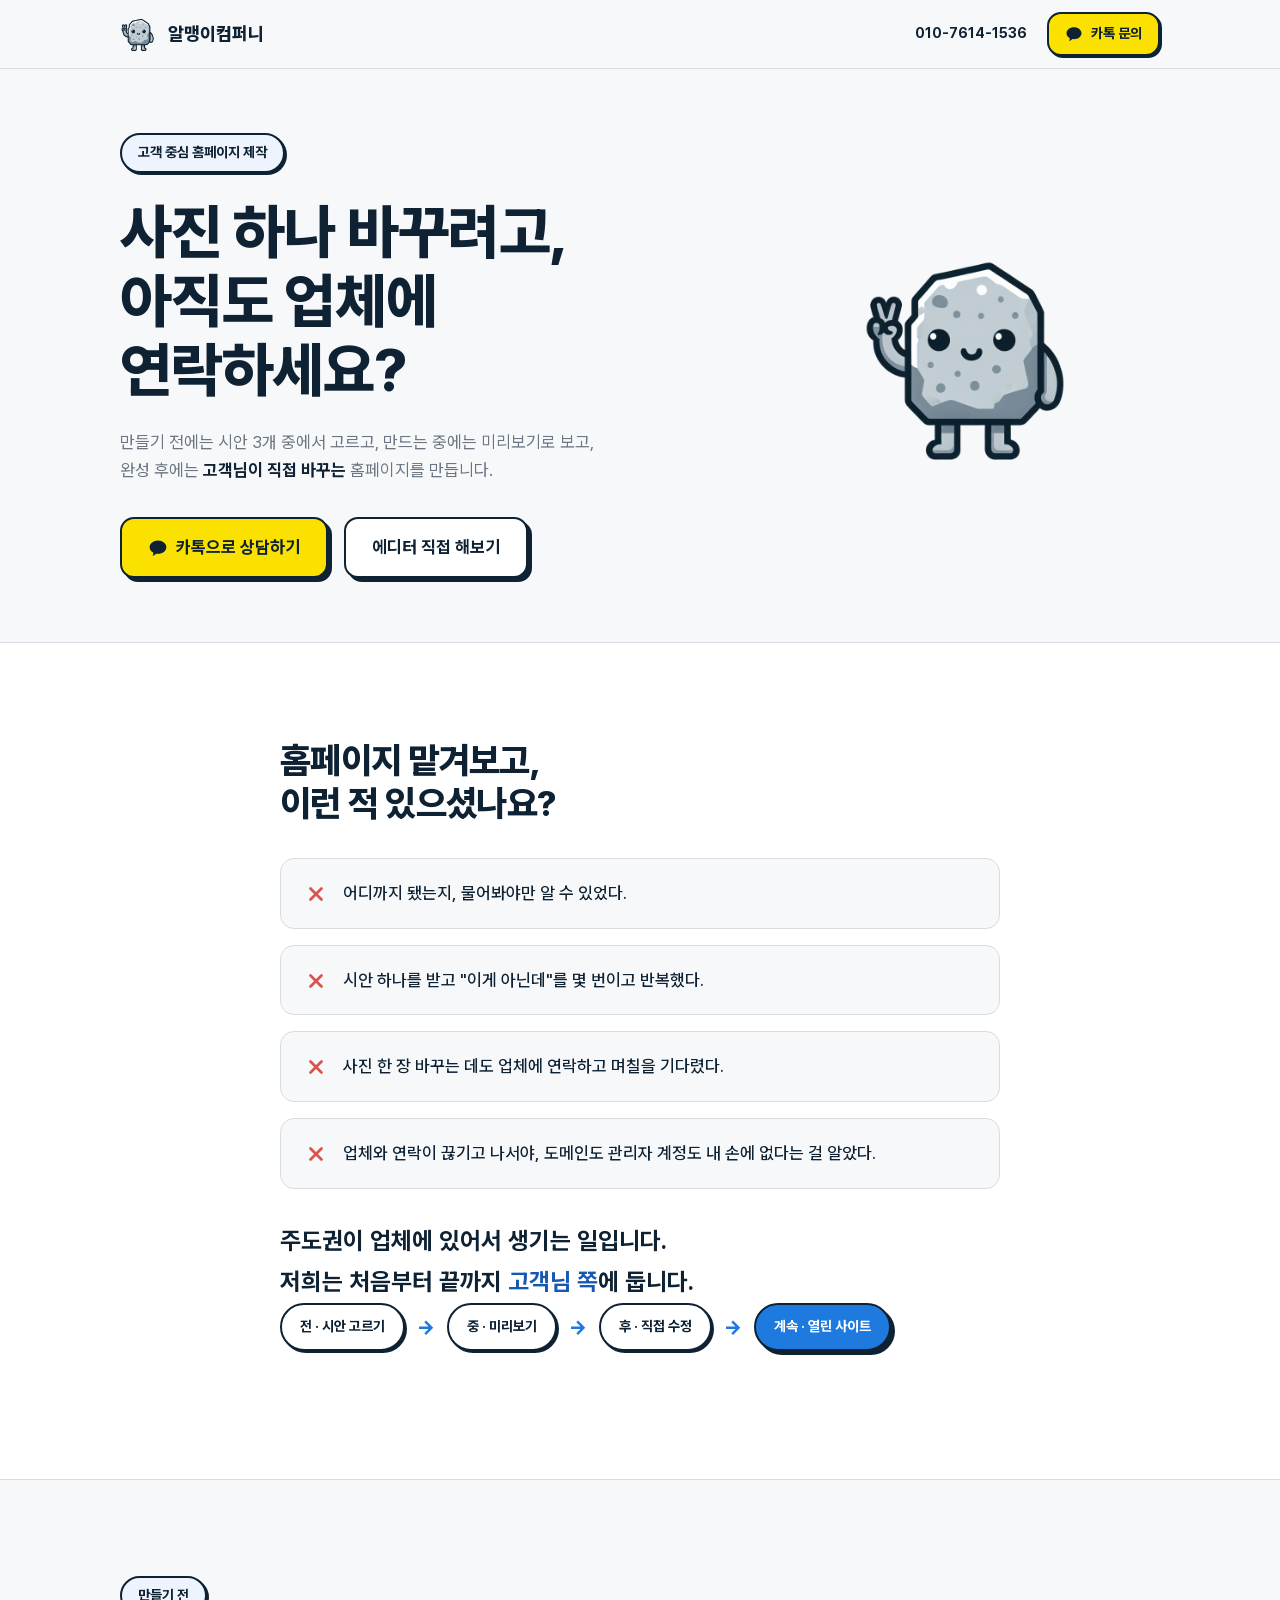
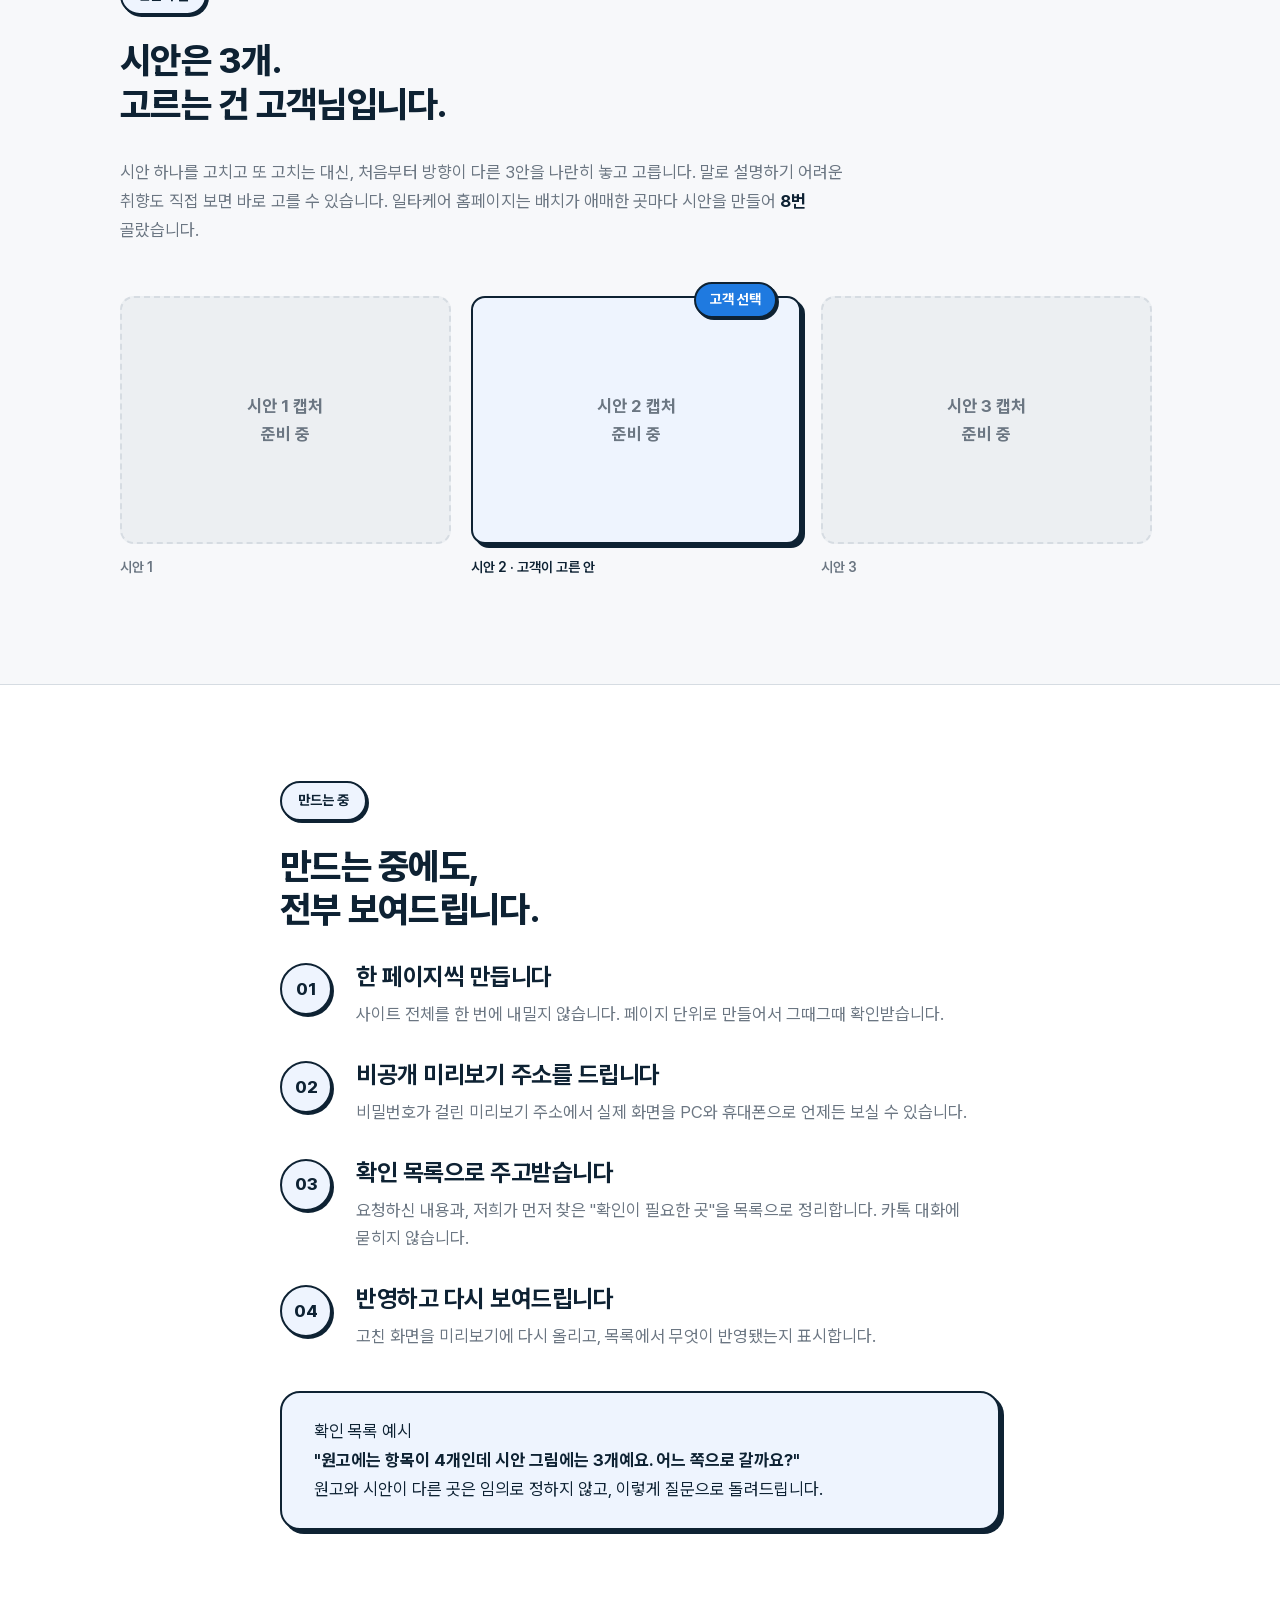
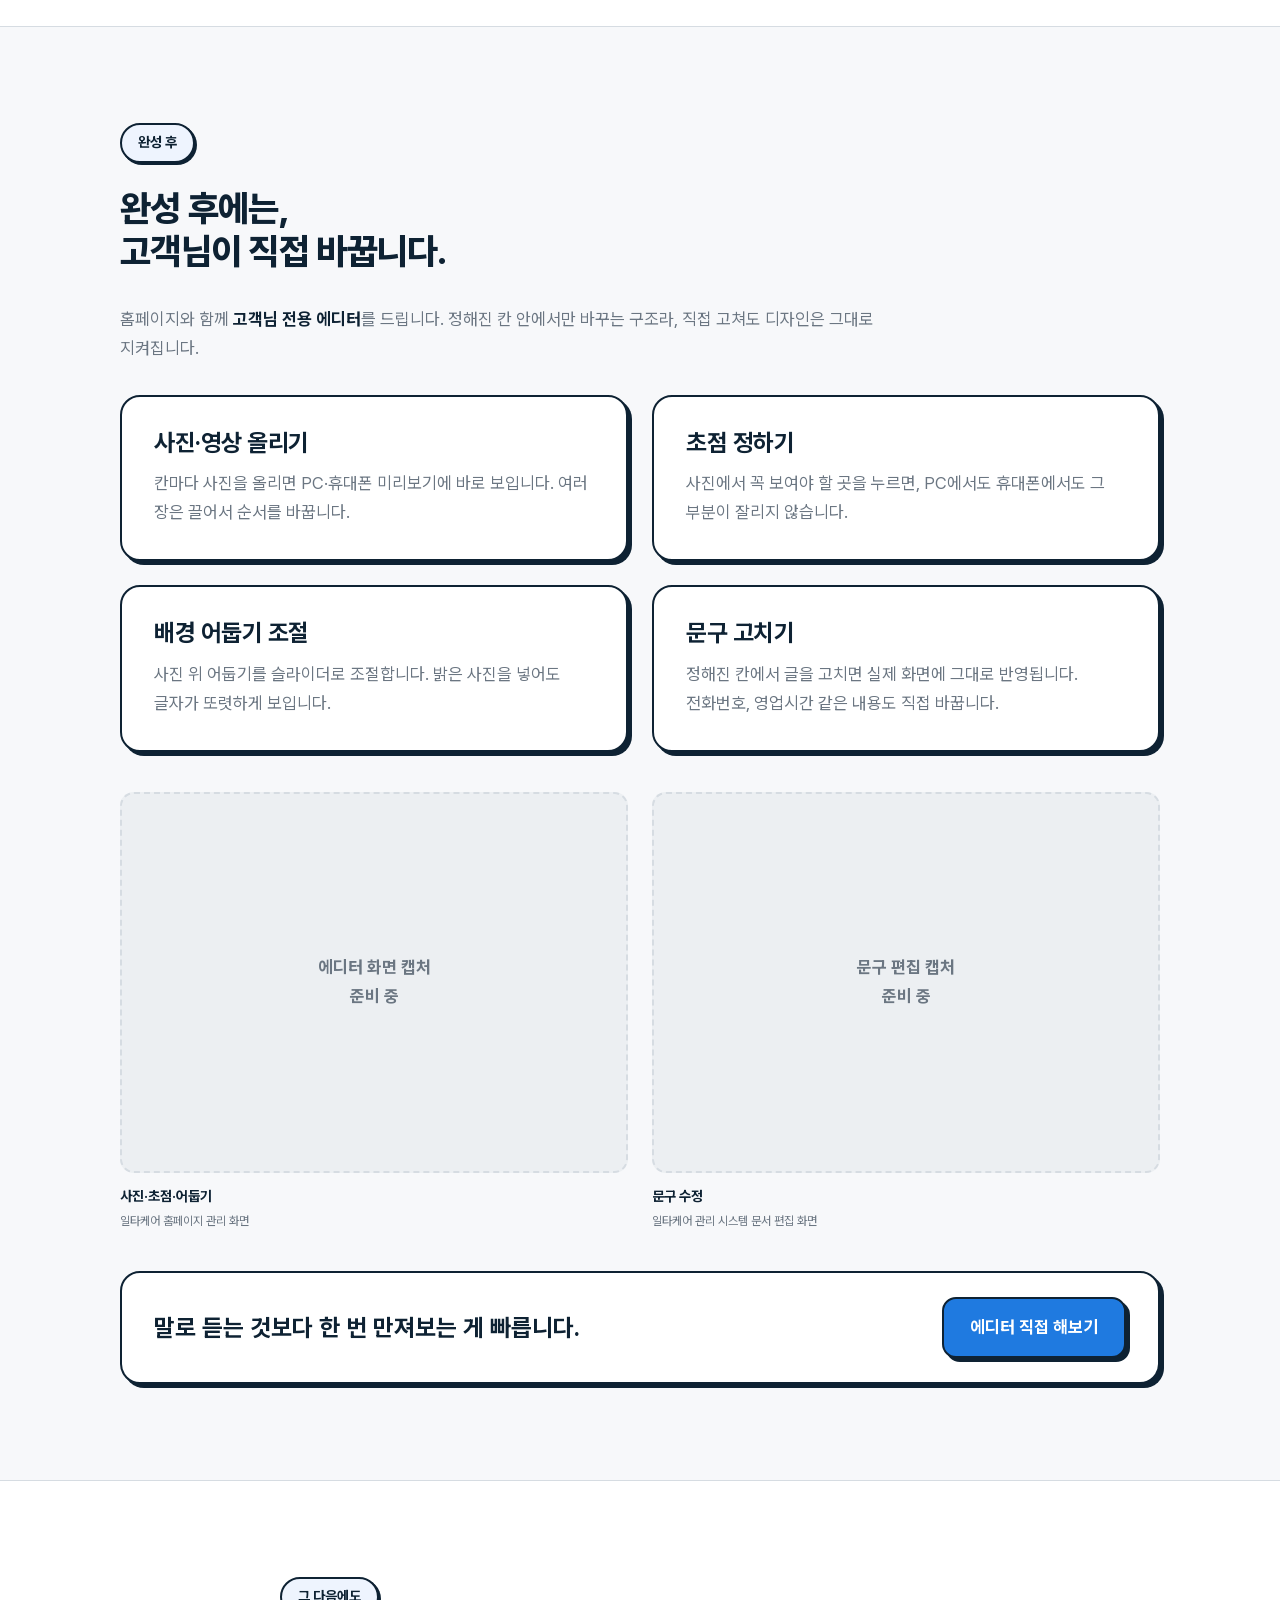
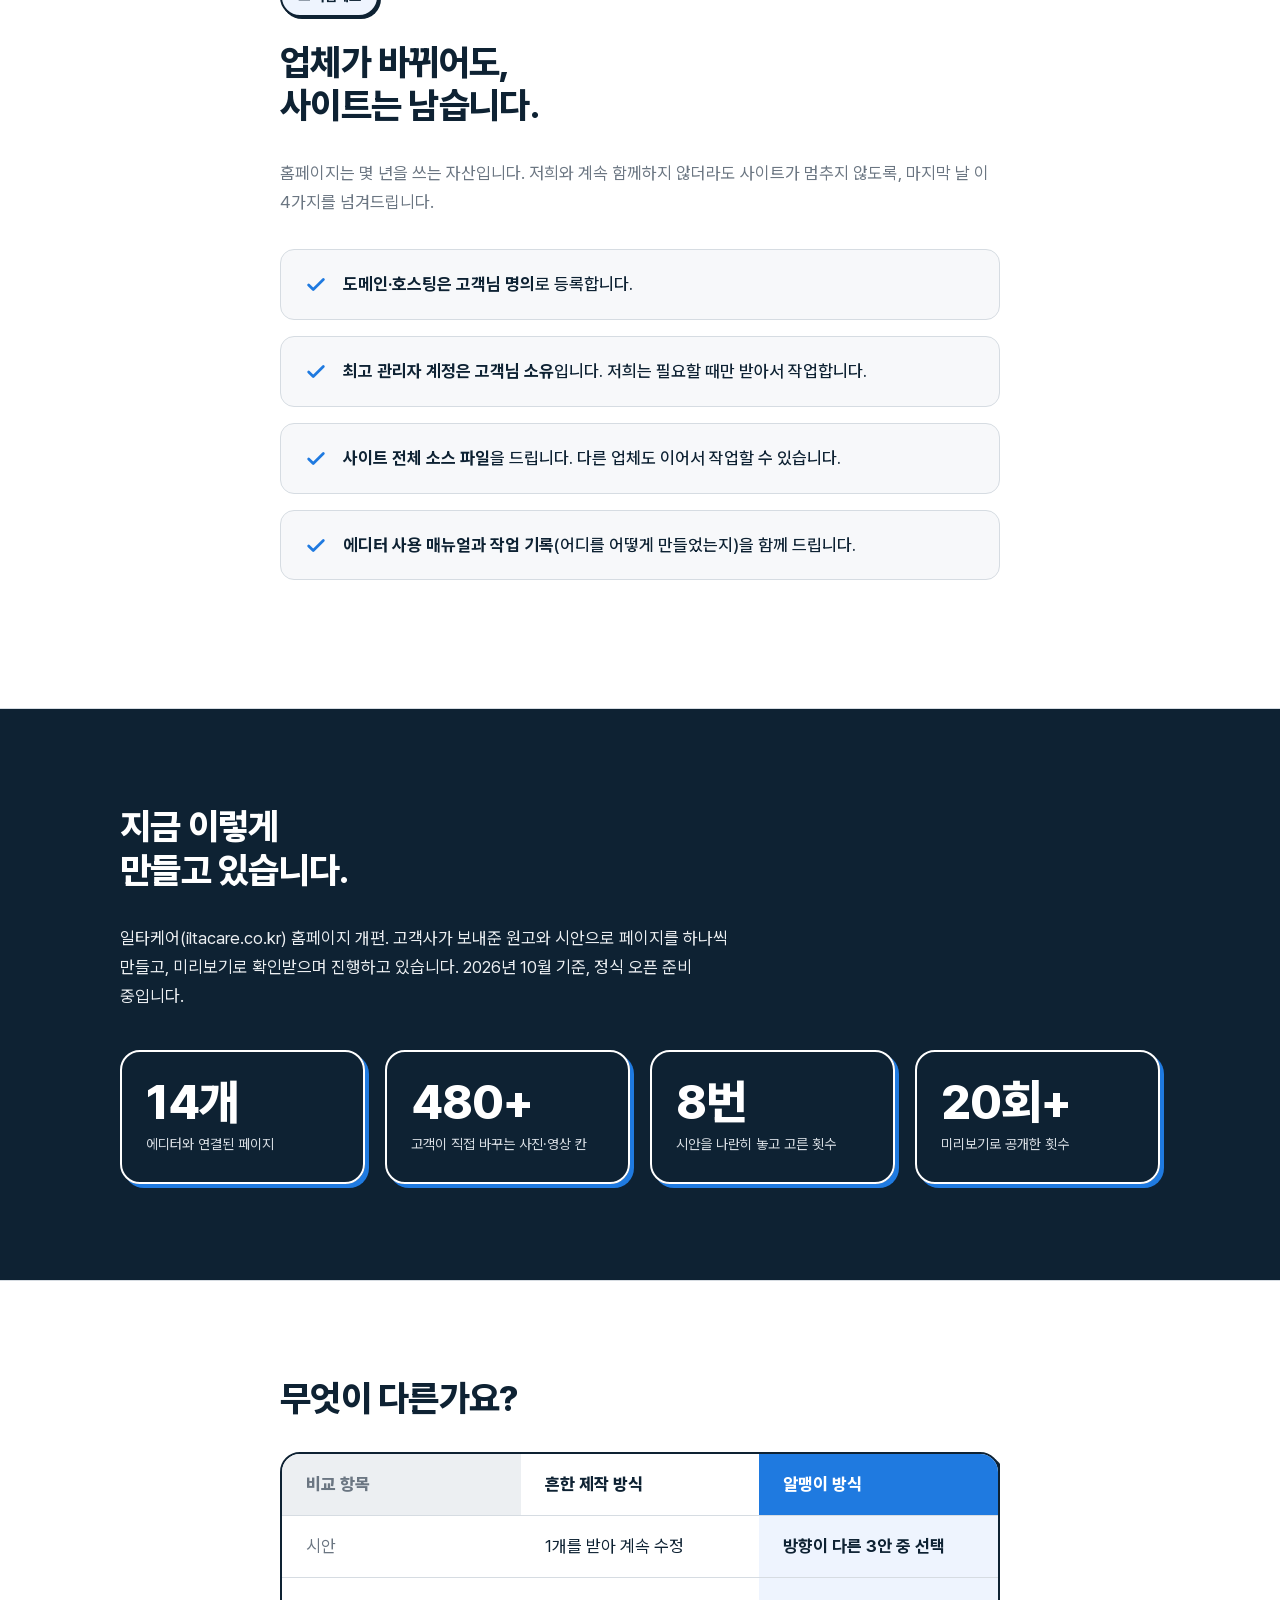
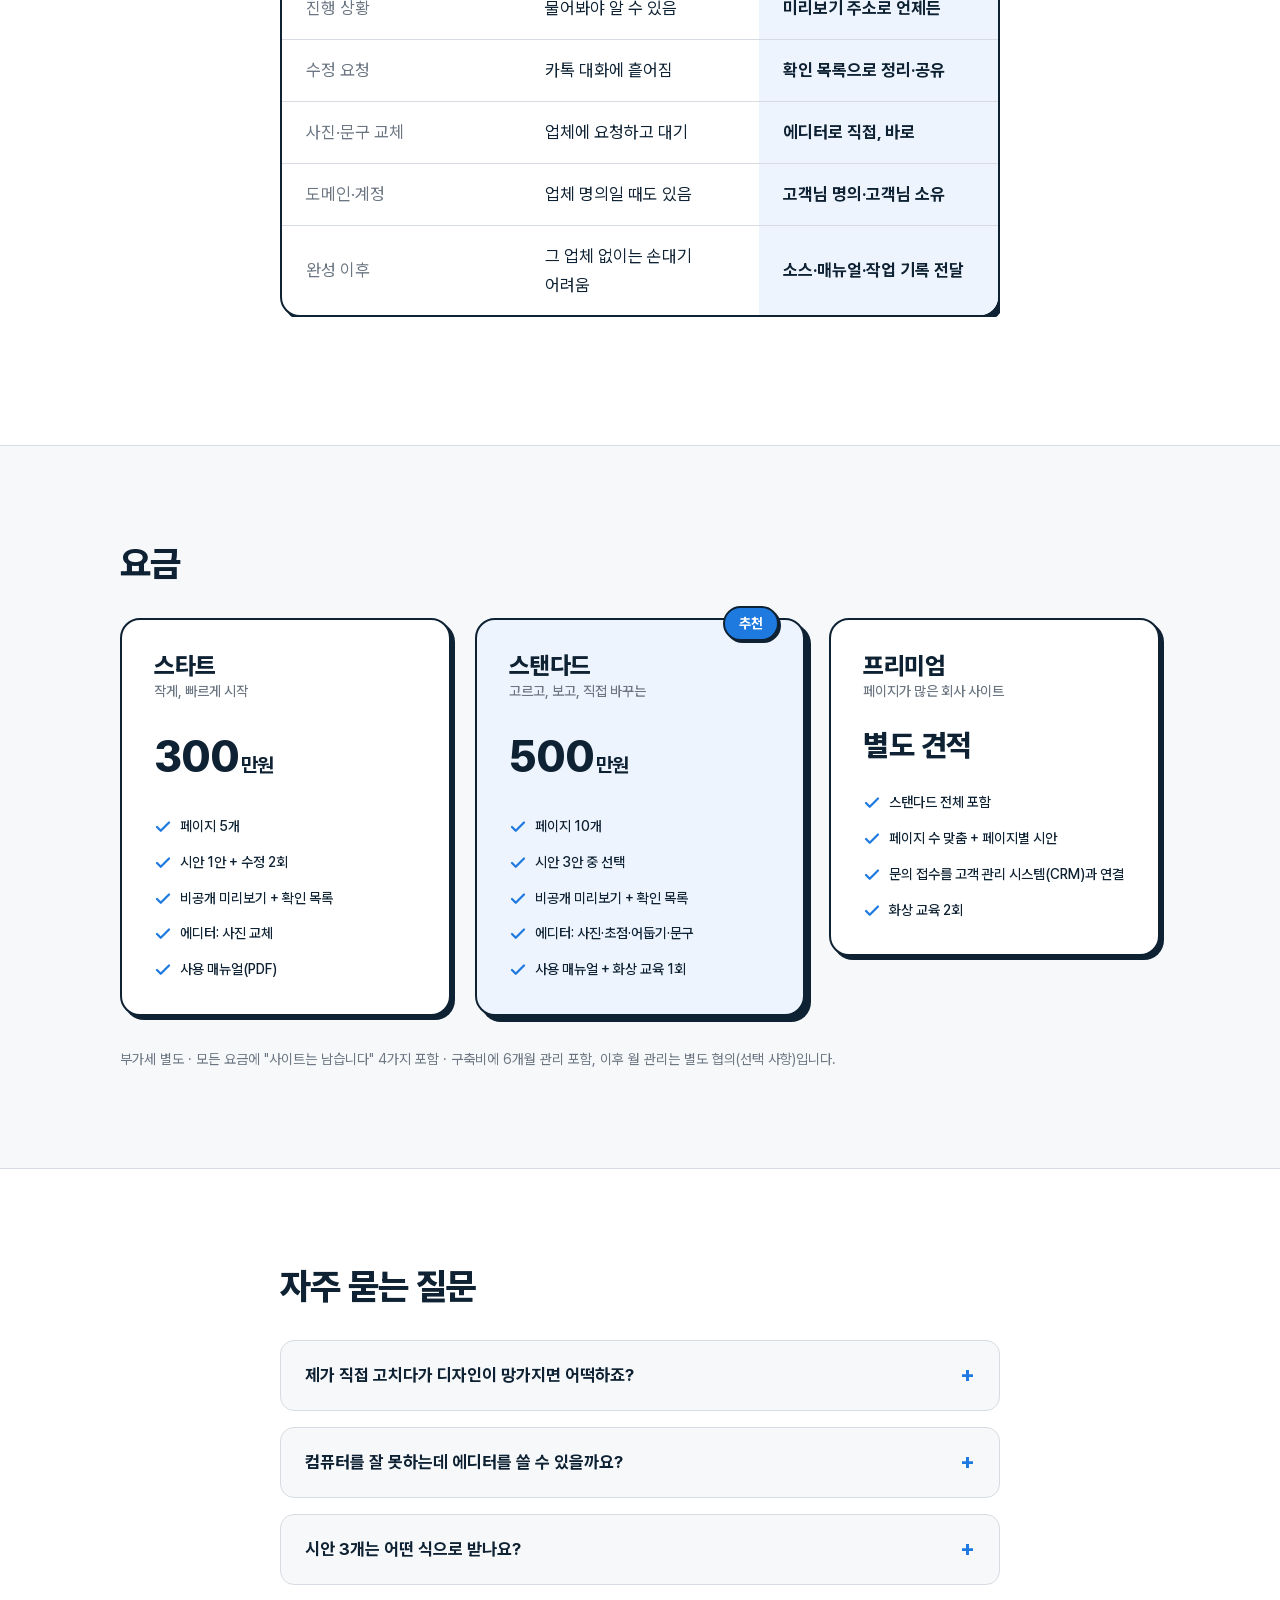
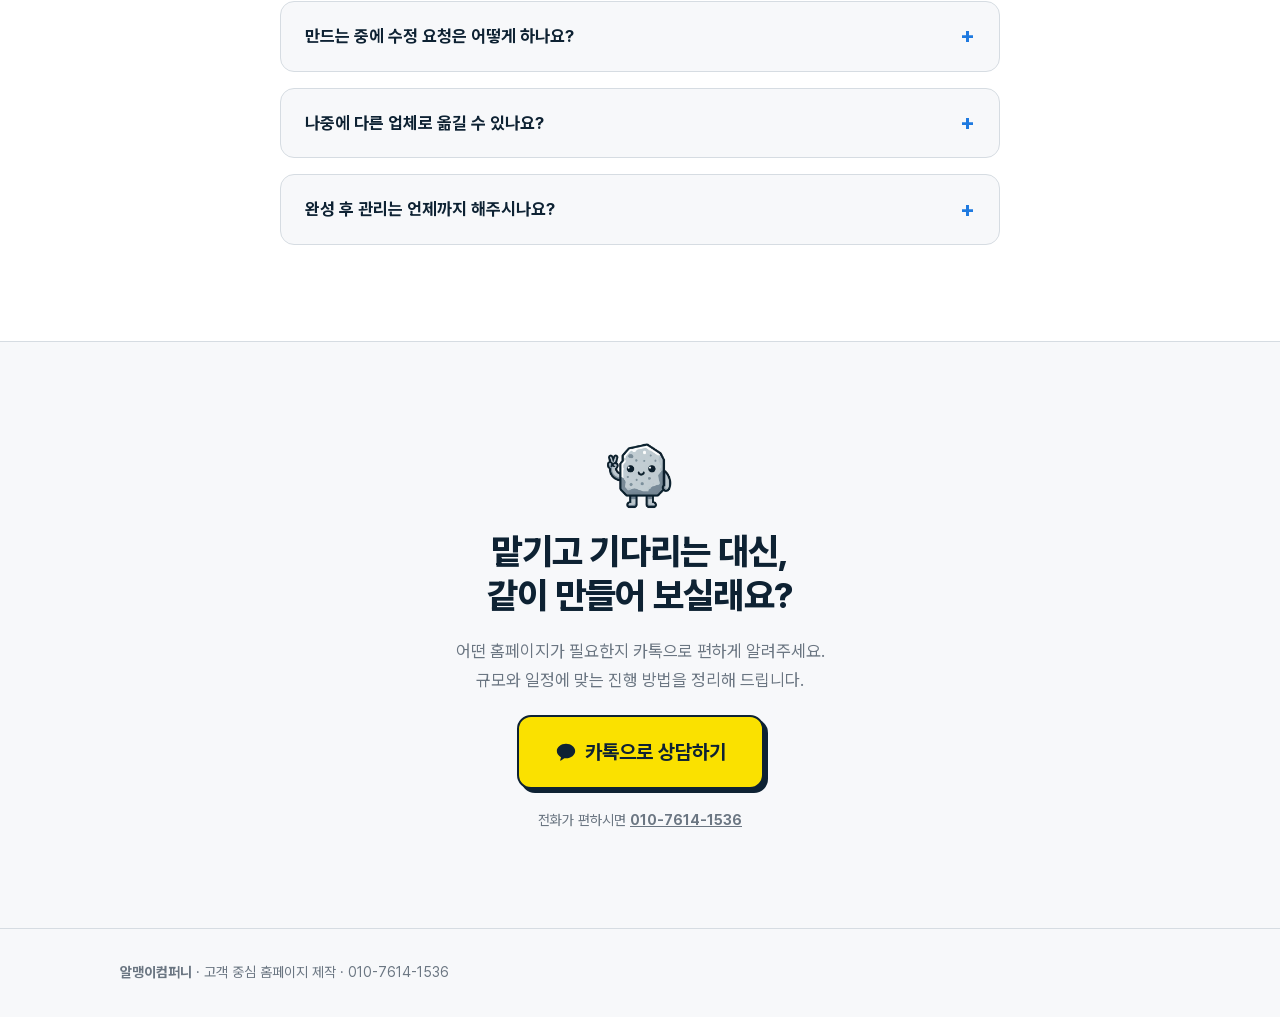
==== homepage-together/index.html @ d1baf98c "고객 중심 홈페이지 제작 제안서 랜딩 추가 (3호) - 시안 3안 부품, 캡처는 준비 중 Co-Authored-By: Claude Opus 5.5 <noreply@anthropic" ====
<!DOCTYPE html>
<html lang="ko">
<head>
  <meta charset="UTF-8">
  <meta name="viewport" content="width=device-width, initial-scale=1.0">
  <title>고객 중심 홈페이지 제작 · 알맹이컴퍼니</title>
  <meta name="description" content="시안은 3개 중에 고르고, 만드는 중에는 미리보기로 보고, 완성 후에는 에디터로 사진과 문구를 직접 바꾸는 홈페이지. 도메인·관리자 계정·소스 파일까지 고객님 손에 남깁니다.">
  <meta property="og:type" content="website">
  <meta property="og:title" content="고객 중심 홈페이지 제작 · 알맹이컴퍼니">
  <meta property="og:description" content="고르고, 보고, 직접 바꾸는 홈페이지. 완성 후에도 사이트는 고객님 손에 남습니다.">
  <meta property="og:locale" content="ko_KR">
  <meta property="og:url" content="https://rmeng2tv.github.io/proposals/homepage-together/">
  <meta property="og:image" content="https://rmeng2tv.github.io/proposals/assets/img/og-homepage-together.png">
  <meta property="og:image:width" content="1200">
  <meta property="og:image:height" content="630">
  <link rel="canonical" href="https://rmeng2tv.github.io/proposals/homepage-together/">
  <link rel="icon" type="image/png" href="../assets/img/logo-symbol.png">
  <link rel="stylesheet" href="../assets/css/style.css">
  <script type="application/ld+json">
  {
    "@context": "https://schema.org",
    "@type": "ProfessionalService",
    "name": "알맹이컴퍼니 · 고객 중심 홈페이지 제작",
    "description": "시안 3안 선택, 비공개 미리보기, 고객용 에디터(사진·초점·배경 어둡기·문구), 도메인·계정·소스 파일 고객 소유를 기본으로 하는 홈페이지 제작. 구축비에 6개월 관리 포함.",
    "telephone": "+82-10-7614-1536",
    "url": "https://rmeng2tv.github.io/proposals/homepage-together/",
    "areaServed": "KR",
    "priceRange": "₩3,000,000 ~"
  }
  </script>
  <script type="application/ld+json">
  {
    "@context": "https://schema.org",
    "@type": "FAQPage",
    "mainEntity": [
      {
        "@type": "Question",
        "name": "제가 직접 고치다가 디자인이 망가지면 어떡하죠?",
        "acceptedAnswer": { "@type": "Answer", "text": "에디터는 정해진 칸 안에서만 바꾸는 구조라 배치·색·글꼴은 그대로 유지됩니다. 사진은 초점을, 배경은 어둡기를 조절할 수 있어서 어떤 사진을 넣어도 글자가 잘 보이게 맞출 수 있습니다." }
      },
      {
        "@type": "Question",
        "name": "컴퓨터를 잘 못하는데 에디터를 쓸 수 있을까요?",
        "acceptedAnswer": { "@type": "Answer", "text": "사진을 올리고 글을 고치는 정도라 어렵지 않습니다. 사용 매뉴얼을 드리고, 스탠다드부터는 화상 교육도 해드립니다. 계약 전에 체험 페이지에서 미리 해보실 수 있습니다." }
      },
      {
        "@type": "Question",
        "name": "시안 3개는 어떤 식으로 받나요?",
        "acceptedAnswer": { "@type": "Answer", "text": "메인 화면처럼 사이트 인상을 정하는 핵심 화면을 방향이 다른 3안으로 만들어, 한 화면에서 버튼으로 바꿔 보며 고르실 수 있게 드립니다. 스타트 요금은 1안과 수정 2회입니다." }
      },
      {
        "@type": "Question",
        "name": "만드는 중에 수정 요청은 어떻게 하나요?",
        "acceptedAnswer": { "@type": "Answer", "text": "비공개 미리보기 주소에서 실제 화면을 보시고 카톡으로 말씀해 주시면 됩니다. 받은 요청과 저희가 찾은 확인할 점을 목록으로 정리해, 무엇이 반영됐는지까지 공유합니다." }
      },
      {
        "@type": "Question",
        "name": "나중에 다른 업체로 옮길 수 있나요?",
        "acceptedAnswer": { "@type": "Answer", "text": "네. 도메인·호스팅은 고객님 명의, 관리자 계정은 고객님 소유이고, 소스 파일과 작업 기록도 드리기 때문에 다른 업체가 이어서 작업할 수 있습니다." }
      },
      {
        "@type": "Question",
        "name": "완성 후 관리는 언제까지 해주시나요?",
        "acceptedAnswer": { "@type": "Answer", "text": "구축비에 오픈 후 6개월 관리가 포함되어 있습니다. 이후에는 필요하실 때 월 단위로 별도 협의합니다." }
      }
    ]
  }
  </script>
</head>
<body>

<header class="alm-header">
  <div class="alm-container alm-header__inner">
    <a class="alm-header__brand" href="#top">
      <img src="../assets/img/logo-symbol.png" alt="알맹이컴퍼니 조약돌 마스코트" width="36" height="36">
      <span>알맹이컴퍼니</span>
    </a>
    <div class="alm-header__actions">
      <a class="alm-header__tel" href="tel:01076141536">010-7614-1536</a>
      <a class="alm-btn alm-btn--kakao alm-btn--sm" href="https://pf.kakao.com/_epaxbn/chat" target="_blank" rel="noopener">
        <img src="../assets/icons/kakao.svg" alt="" width="18" height="18">
        카톡 문의
      </a>
    </div>
  </div>
</header>

<main id="top">

  <section class="alm-hero">
    <div class="alm-container alm-hero__grid">
      <div class="alm-hero__copy js-reveal">
        <p class="alm-pill">고객 중심 홈페이지 제작</p>
        <h1 class="alm-hero__title">사진 하나 바꾸려고,<br>아직도 업체에<br>연락하세요?</h1>
        <p class="alm-hero__sub">만들기 전에는 시안 3개 중에서 고르고, 만드는 중에는 미리보기로 보고,<br>완성 후에는 <strong>고객님이 직접 바꾸는</strong> 홈페이지를 만듭니다.</p>
        <div class="alm-hero__actions">
          <a class="alm-btn alm-btn--kakao" href="https://pf.kakao.com/_epaxbn/chat" target="_blank" rel="noopener">
            <img src="../assets/icons/kakao.svg" alt="" width="20" height="20">
            카톡으로 상담하기
          </a>
          <a class="alm-btn alm-btn--secondary" href="editor/">에디터 직접 해보기</a>
        </div>
      </div>
      <div class="alm-hero__mascot">
        <img src="../assets/img/logo-symbol.png" alt="" width="220" height="220">
      </div>
    </div>
  </section>

  <section class="alm-section alm-section--white">
    <div class="alm-container alm-narrow">
      <h2 class="alm-h2 js-reveal">홈페이지 맡겨보고,<br>이런 적 있으셨나요?</h2>
      <ul class="alm-problem js-reveal">
        <li>
          <img src="../assets/icons/x.svg" alt="" width="22" height="22">
          <span>어디까지 됐는지, 물어봐야만 알 수 있었다.</span>
        </li>
        <li>
          <img src="../assets/icons/x.svg" alt="" width="22" height="22">
          <span>시안 하나를 받고 "이게 아닌데"를 몇 번이고 반복했다.</span>
        </li>
        <li>
          <img src="../assets/icons/x.svg" alt="" width="22" height="22">
          <span>사진 한 장 바꾸는 데도 업체에 연락하고 며칠을 기다렸다.</span>
        </li>
        <li>
          <img src="../assets/icons/x.svg" alt="" width="22" height="22">
          <span>업체와 연락이 끊기고 나서야, 도메인도 관리자 계정도 내 손에 없다는 걸 알았다.</span>
        </li>
      </ul>
      <p class="alm-problem__punch js-reveal">주도권이 업체에 있어서 생기는 일입니다.<br>저희는 처음부터 끝까지 <strong>고객님 쪽</strong>에 둡니다.</p>
      <div class="alm-flow alm-flow--steps js-reveal">
        <span class="alm-chip">전 · 시안 고르기</span>
        <span class="alm-flow__arrow">→</span>
        <span class="alm-chip">중 · 미리보기</span>
        <span class="alm-flow__arrow">→</span>
        <span class="alm-chip">후 · 직접 수정</span>
        <span class="alm-flow__arrow">→</span>
        <span class="alm-chip alm-chip--accent">계속 · 열린 사이트</span>
      </div>
    </div>
  </section>

  <section class="alm-section">
    <div class="alm-container">
      <div class="alm-narrow">
        <p class="alm-pill js-reveal">만들기 전</p>
        <h2 class="alm-h2 js-reveal">시안은 3개.<br>고르는 건 고객님입니다.</h2>
        <p class="alm-body-lead js-reveal">시안 하나를 고치고 또 고치는 대신, 처음부터 방향이 다른 3안을 나란히 놓고 고릅니다. 말로 설명하기 어려운 취향도 직접 보면 바로 고를 수 있습니다. 일타케어 홈페이지는 배치가 애매한 곳마다 시안을 만들어 <strong>8번</strong> 골랐습니다.</p>
      </div>
      <div class="alm-portfolio alm-portfolio--drafts js-reveal">
        <div class="alm-portfolio__track">
          <article class="alm-portfolio__card">
            <div class="alm-portfolio__ph">시안 1 캡처<br>준비 중</div>
            <p class="alm-portfolio__cap">시안 1</p>
          </article>
          <article class="alm-portfolio__card alm-portfolio__card--picked">
            <span class="alm-badge">고객 선택</span>
            <div class="alm-portfolio__ph">시안 2 캡처<br>준비 중</div>
            <p class="alm-portfolio__cap">시안 2 · 고객이 고른 안</p>
          </article>
          <article class="alm-portfolio__card">
            <div class="alm-portfolio__ph">시안 3 캡처<br>준비 중</div>
            <p class="alm-portfolio__cap">시안 3</p>
          </article>
        </div>
      </div>
    </div>
  </section>

  <section class="alm-section alm-section--white">
    <div class="alm-container alm-narrow">
      <p class="alm-pill js-reveal">만드는 중</p>
      <h2 class="alm-h2 js-reveal">만드는 중에도,<br>전부 보여드립니다.</h2>
      <ol class="alm-steps">
        <li class="js-reveal">
          <span class="alm-steps__num">01</span>
          <div>
            <h3>한 페이지씩 만듭니다</h3>
            <p>사이트 전체를 한 번에 내밀지 않습니다. 페이지 단위로 만들어서 그때그때 확인받습니다.</p>
          </div>
        </li>
        <li class="js-reveal">
          <span class="alm-steps__num">02</span>
          <div>
            <h3>비공개 미리보기 주소를 드립니다</h3>
            <p>비밀번호가 걸린 미리보기 주소에서 실제 화면을 PC와 휴대폰으로 언제든 보실 수 있습니다.</p>
          </div>
        </li>
        <li class="js-reveal">
          <span class="alm-steps__num">03</span>
          <div>
            <h3>확인 목록으로 주고받습니다</h3>
            <p>요청하신 내용과, 저희가 먼저 찾은 "확인이 필요한 곳"을 목록으로 정리합니다. 카톡 대화에 묻히지 않습니다.</p>
          </div>
        </li>
        <li class="js-reveal">
          <span class="alm-steps__num">04</span>
          <div>
            <h3>반영하고 다시 보여드립니다</h3>
            <p>고친 화면을 미리보기에 다시 올리고, 목록에서 무엇이 반영됐는지 표시합니다.</p>
          </div>
        </li>
      </ol>
      <div class="alm-callout js-reveal">
        <p>확인 목록 예시<br><strong>"원고에는 항목이 4개인데 시안 그림에는 3개예요. 어느 쪽으로 갈까요?"</strong><br>원고와 시안이 다른 곳은 임의로 정하지 않고, 이렇게 질문으로 돌려드립니다.</p>
      </div>
    </div>
  </section>

  <section class="alm-section">
    <div class="alm-container">
      <div class="alm-narrow">
        <p class="alm-pill js-reveal">완성 후</p>
        <h2 class="alm-h2 js-reveal">완성 후에는,<br>고객님이 직접 바꿉니다.</h2>
        <p class="alm-body-lead js-reveal">홈페이지와 함께 <strong>고객님 전용 에디터</strong>를 드립니다. 정해진 칸 안에서만 바꾸는 구조라, 직접 고쳐도 디자인은 그대로 지켜집니다.</p>
      </div>
      <div class="alm-cards">
        <article class="alm-card js-reveal">
          <h3>사진·영상 올리기</h3>
          <p>칸마다 사진을 올리면 PC·휴대폰 미리보기에 바로 보입니다. 여러 장은 끌어서 순서를 바꿉니다.</p>
        </article>
        <article class="alm-card js-reveal">
          <h3>초점 정하기</h3>
          <p>사진에서 꼭 보여야 할 곳을 누르면, PC에서도 휴대폰에서도 그 부분이 잘리지 않습니다.</p>
        </article>
        <article class="alm-card js-reveal">
          <h3>배경 어둡기 조절</h3>
          <p>사진 위 어둡기를 슬라이더로 조절합니다. 밝은 사진을 넣어도 글자가 또렷하게 보입니다.</p>
        </article>
        <article class="alm-card js-reveal">
          <h3>문구 고치기</h3>
          <p>정해진 칸에서 글을 고치면 실제 화면에 그대로 반영됩니다. 전화번호, 영업시간 같은 내용도 직접 바꿉니다.</p>
        </article>
      </div>
      <div class="alm-case__proofs alm-proofs-gap js-reveal">
        <figure>
          <div class="alm-portfolio__ph">에디터 화면 캡처<br>준비 중</div>
          <figcaption><strong>사진·초점·어둡기</strong><span>일타케어 홈페이지 관리 화면</span></figcaption>
        </figure>
        <figure>
          <div class="alm-portfolio__ph">문구 편집 캡처<br>준비 중</div>
          <figcaption><strong>문구 수정</strong><span>일타케어 관리 시스템 문서 편집 화면</span></figcaption>
        </figure>
      </div>
      <div class="alm-demo-cta js-reveal">
        <p>말로 듣는 것보다 한 번 만져보는 게 빠릅니다.</p>
        <a class="alm-btn alm-btn--primary" href="editor/">에디터 직접 해보기</a>
      </div>
    </div>
  </section>

  <section class="alm-section alm-section--white">
    <div class="alm-container alm-narrow">
      <p class="alm-pill js-reveal">그 다음에도</p>
      <h2 class="alm-h2 js-reveal">업체가 바뀌어도,<br>사이트는 남습니다.</h2>
      <p class="alm-body-lead js-reveal">홈페이지는 몇 년을 쓰는 자산입니다. 저희와 계속 함께하지 않더라도 사이트가 멈추지 않도록, 마지막 날 이 4가지를 넘겨드립니다.</p>
      <ul class="alm-problem js-reveal">
        <li>
          <img src="../assets/icons/check.svg" alt="" width="22" height="22">
          <span><strong>도메인·호스팅은 고객님 명의</strong>로 등록합니다.</span>
        </li>
        <li>
          <img src="../assets/icons/check.svg" alt="" width="22" height="22">
          <span><strong>최고 관리자 계정은 고객님 소유</strong>입니다. 저희는 필요할 때만 받아서 작업합니다.</span>
        </li>
        <li>
          <img src="../assets/icons/check.svg" alt="" width="22" height="22">
          <span><strong>사이트 전체 소스 파일</strong>을 드립니다. 다른 업체도 이어서 작업할 수 있습니다.</span>
        </li>
        <li>
          <img src="../assets/icons/check.svg" alt="" width="22" height="22">
          <span><strong>에디터 사용 매뉴얼과 작업 기록</strong>(어디를 어떻게 만들었는지)을 함께 드립니다.</span>
        </li>
      </ul>
    </div>
  </section>

  <section class="alm-section alm-section--ink">
    <div class="alm-container">
      <h2 class="alm-h2 js-reveal">지금 이렇게<br>만들고 있습니다.</h2>
      <p class="alm-lead js-reveal">일타케어(iltacare.co.kr) 홈페이지 개편. 고객사가 보내준 원고와 시안으로 페이지를 하나씩 만들고, 미리보기로 확인받으며 진행하고 있습니다. 2026년 10월 기준, 정식 오픈 준비 중입니다.</p>
      <div class="alm-stats js-reveal">
        <div class="alm-stat">
          <strong>14개</strong>
          <span>에디터와 연결된 페이지</span>
        </div>
        <div class="alm-stat">
          <strong>480+</strong>
          <span>고객이 직접 바꾸는 사진·영상 칸</span>
        </div>
        <div class="alm-stat">
          <strong>8번</strong>
          <span>시안을 나란히 놓고 고른 횟수</span>
        </div>
        <div class="alm-stat">
          <strong>20회+</strong>
          <span>미리보기로 공개한 횟수</span>
        </div>
      </div>
    </div>
  </section>

  <section class="alm-section alm-section--white">
    <div class="alm-container alm-narrow">
      <h2 class="alm-h2 js-reveal">무엇이 다른가요?</h2>
      <div class="alm-compare js-reveal">
        <table>
          <thead>
            <tr>
              <th>비교 항목</th>
              <th>흔한 제작 방식</th>
              <th>알맹이 방식</th>
            </tr>
          </thead>
          <tbody>
            <tr><td>시안</td><td>1개를 받아 계속 수정</td><td>방향이 다른 3안 중 선택</td></tr>
            <tr><td>진행 상황</td><td>물어봐야 알 수 있음</td><td>미리보기 주소로 언제든</td></tr>
            <tr><td>수정 요청</td><td>카톡 대화에 흩어짐</td><td>확인 목록으로 정리·공유</td></tr>
            <tr><td>사진·문구 교체</td><td>업체에 요청하고 대기</td><td>에디터로 직접, 바로</td></tr>
            <tr><td>도메인·계정</td><td>업체 명의일 때도 있음</td><td>고객님 명의·고객님 소유</td></tr>
            <tr><td>완성 이후</td><td>그 업체 없이는 손대기 어려움</td><td>소스·매뉴얼·작업 기록 전달</td></tr>
          </tbody>
        </table>
      </div>
    </div>
  </section>

  <section class="alm-section" id="pricing">
    <div class="alm-container">
      <h2 class="alm-h2 js-reveal">요금</h2>
      <div class="alm-pricing">
        <article class="alm-price-card js-reveal">
          <h3>스타트</h3>
          <p class="alm-price-card__tag">작게, 빠르게 시작</p>
          <p class="alm-price-card__price">300<span>만원</span></p>
          <ul>
            <li><img src="../assets/icons/check.svg" alt="" width="18" height="18">페이지 5개</li>
            <li><img src="../assets/icons/check.svg" alt="" width="18" height="18">시안 1안 + 수정 2회</li>
            <li><img src="../assets/icons/check.svg" alt="" width="18" height="18">비공개 미리보기 + 확인 목록</li>
            <li><img src="../assets/icons/check.svg" alt="" width="18" height="18">에디터: 사진 교체</li>
            <li><img src="../assets/icons/check.svg" alt="" width="18" height="18">사용 매뉴얼(PDF)</li>
          </ul>
        </article>
        <article class="alm-price-card alm-price-card--featured js-reveal">
          <span class="alm-badge">추천</span>
          <h3>스탠다드</h3>
          <p class="alm-price-card__tag">고르고, 보고, 직접 바꾸는</p>
          <p class="alm-price-card__price">500<span>만원</span></p>
          <ul>
            <li><img src="../assets/icons/check.svg" alt="" width="18" height="18">페이지 10개</li>
            <li><img src="../assets/icons/check.svg" alt="" width="18" height="18">시안 3안 중 선택</li>
            <li><img src="../assets/icons/check.svg" alt="" width="18" height="18">비공개 미리보기 + 확인 목록</li>
            <li><img src="../assets/icons/check.svg" alt="" width="18" height="18">에디터: 사진·초점·어둡기·문구</li>
            <li><img src="../assets/icons/check.svg" alt="" width="18" height="18">사용 매뉴얼 + 화상 교육 1회</li>
          </ul>
        </article>
        <article class="alm-price-card js-reveal">
          <h3>프리미엄</h3>
          <p class="alm-price-card__tag">페이지가 많은 회사 사이트</p>
          <p class="alm-price-card__price alm-price-card__price--text">별도 견적</p>
          <ul>
            <li><img src="../assets/icons/check.svg" alt="" width="18" height="18">스탠다드 전체 포함</li>
            <li><img src="../assets/icons/check.svg" alt="" width="18" height="18">페이지 수 맞춤 + 페이지별 시안</li>
            <li><img src="../assets/icons/check.svg" alt="" width="18" height="18">문의 접수를 고객 관리 시스템(CRM)과 연결</li>
            <li><img src="../assets/icons/check.svg" alt="" width="18" height="18">화상 교육 2회</li>
          </ul>
        </article>
      </div>
      <p class="alm-pricing__note js-reveal">부가세 별도 · 모든 요금에 "사이트는 남습니다" 4가지 포함 · 구축비에 6개월 관리 포함, 이후 월 관리는 별도 협의(선택 사항)입니다.</p>
    </div>
  </section>

  <section class="alm-section alm-section--white">
    <div class="alm-container alm-narrow">
      <h2 class="alm-h2 js-reveal">자주 묻는 질문</h2>
      <div class="alm-faq js-reveal">
        <details>
          <summary>제가 직접 고치다가 디자인이 망가지면 어떡하죠?</summary>
          <p>에디터는 정해진 칸 안에서만 바꾸는 구조라 배치·색·글꼴은 그대로 유지됩니다. 사진은 초점을, 배경은 어둡기를 조절할 수 있어서 어떤 사진을 넣어도 글자가 잘 보이게 맞출 수 있습니다.</p>
        </details>
        <details>
          <summary>컴퓨터를 잘 못하는데 에디터를 쓸 수 있을까요?</summary>
          <p>사진을 올리고 글을 고치는 정도라 어렵지 않습니다. 사용 매뉴얼을 드리고, 스탠다드부터는 화상 교육도 해드립니다. 계약 전에 체험 페이지에서 미리 해보실 수 있습니다.</p>
        </details>
        <details>
          <summary>시안 3개는 어떤 식으로 받나요?</summary>
          <p>메인 화면처럼 사이트 인상을 정하는 핵심 화면을 방향이 다른 3안으로 만들어, 한 화면에서 버튼으로 바꿔 보며 고르실 수 있게 드립니다. 스타트 요금은 1안과 수정 2회입니다.</p>
        </details>
        <details>
          <summary>만드는 중에 수정 요청은 어떻게 하나요?</summary>
          <p>비공개 미리보기 주소에서 실제 화면을 보시고 카톡으로 말씀해 주시면 됩니다. 받은 요청과 저희가 찾은 확인할 점을 목록으로 정리해, 무엇이 반영됐는지까지 공유합니다.</p>
        </details>
        <details>
          <summary>나중에 다른 업체로 옮길 수 있나요?</summary>
          <p>네. 도메인·호스팅은 고객님 명의, 관리자 계정은 고객님 소유이고, 소스 파일과 작업 기록도 드리기 때문에 다른 업체가 이어서 작업할 수 있습니다.</p>
        </details>
        <details>
          <summary>완성 후 관리는 언제까지 해주시나요?</summary>
          <p>구축비에 오픈 후 6개월 관리가 포함되어 있습니다. 이후에는 필요하실 때 월 단위로 별도 협의합니다.</p>
        </details>
      </div>
    </div>
  </section>

  <section class="alm-section alm-cta">
    <div class="alm-container alm-cta__inner js-reveal">
      <img src="../assets/img/logo-symbol.png" alt="" width="72" height="72">
      <h2 class="alm-h2">맡기고 기다리는 대신,<br>같이 만들어 보실래요?</h2>
      <p>어떤 홈페이지가 필요한지 카톡으로 편하게 알려주세요.<br>규모와 일정에 맞는 진행 방법을 정리해 드립니다.</p>
      <a class="alm-btn alm-btn--kakao alm-btn--lg" href="https://pf.kakao.com/_epaxbn/chat" target="_blank" rel="noopener">
        <img src="../assets/icons/kakao.svg" alt="" width="22" height="22">
        카톡으로 상담하기
      </a>
      <p class="alm-cta__small">전화가 편하시면 <a href="tel:01076141536">010-7614-1536</a></p>
    </div>
  </section>

</main>

<footer class="alm-footer">
  <div class="alm-container alm-footer__inner">
    <p><strong>알맹이컴퍼니</strong> · 고객 중심 홈페이지 제작 · 010-7614-1536</p>
  </div>
</footer>

<div class="alm-callbar">
  <a class="alm-callbar__kakao" href="https://pf.kakao.com/_epaxbn/chat" target="_blank" rel="noopener">
    <img src="../assets/icons/kakao.svg" alt="" width="20" height="20">
    카톡 상담하기
  </a>
  <a class="alm-callbar__tel" href="tel:01076141536" aria-label="전화 걸기">
    <img src="../assets/icons/phone-white.svg" alt="" width="20" height="20">
  </a>
</div>

<script src="../assets/js/main.js"></script>
</body>
</html>
---- assets/css/style.css ----
/* 지역 노출형 홈페이지 제안 랜딩 · 디자인 정본: rmeng2-site/DESIGN.md (알맹이 청키 스티커) */

@font-face {
  font-family: "Pretendard Variable";
  src: url("../fonts/PretendardVariable.woff2") format("woff2-variations");
  font-weight: 45 920;
  font-display: swap;
}

:root {
  --ink-900: #0E2233;
  --ink-700: #1f4163;
  --pebble-900: #6B7682;
  --pebble-300: #D6DCE2;
  --pebble-100: #ECEFF2;
  --paper: #F7F8FA;
  --white: #FFFFFF;

  --sky-700: #1559B5;
  --sky-500: #1F7AE0;
  --sky-100: #D6E5FA;
  --sky-50: #EEF4FE;
  --error-500: #D9544A;
  --kakao: #FAE100;

  --fg-1: var(--ink-900);
  --fg-2: var(--pebble-900);
  --bg-1: var(--white);
  --bg-2: var(--paper);

  --space-2: 8px;
  --space-3: 12px;
  --space-4: 16px;
  --space-5: 20px;
  --space-6: 24px;
  --space-8: 32px;
  --space-10: 40px;
  --space-12: 48px;
  --space-16: 64px;
  --space-24: 96px;

  --radius-xs: 6px;
  --radius-md: 14px;
  --radius-lg: 20px;
  --radius-pill: 999px;

  --stroke-2: 2.5px;
  --shadow-sticker: 4px 4px 0 0 var(--ink-900);
  --shadow-sticker-lg: 6px 6px 0 0 var(--ink-900);
  --shadow-sticker-sm: 2px 2px 0 0 var(--ink-900);

  --ease-out: cubic-bezier(0.22, 1, 0.36, 1);
  --dur-1: 120ms;
  --dur-2: 200ms;
  --dur-3: 320ms;

  --font-sans: "Pretendard Variable", "Pretendard", -apple-system, BlinkMacSystemFont,
               "Apple SD Gothic Neo", "Noto Sans KR", "Segoe UI", Roboto, sans-serif;

  --fs-display: 38px;
  --fs-h2: 30px;
  --fs-h3: 22px;
  --fs-body: 16px;
  --fs-sm: 14px;
}

@media (min-width: 768px) {
  :root {
    --fs-display: 60px;
    --fs-h2: 36px;
    --fs-h3: 24px;
    --fs-body: 17px;
  }
}

*, *::before, *::after { box-sizing: border-box; margin: 0; padding: 0; }

html { scroll-behavior: smooth; }

body {
  font-family: var(--font-sans);
  font-size: var(--fs-body);
  line-height: 1.7;
  color: var(--fg-1);
  background: var(--bg-2);
  word-break: keep-all;
  overflow-x: hidden;
  -webkit-font-smoothing: antialiased;
}

img { max-width: 100%; height: auto; display: inline-block; vertical-align: middle; }

h1, h2, h3 { line-height: 1.2; letter-spacing: -0.02em; text-wrap: pretty; }

a { color: inherit; }

.alm-container {
  max-width: 1080px;
  margin: 0 auto;
  padding: 0 var(--space-5);
}

.alm-narrow { max-width: 760px; }

/* ---------- 버튼 ---------- */
.alm-btn {
  display: inline-flex;
  align-items: center;
  gap: var(--space-2);
  padding: 14px 26px;
  border: var(--stroke-2) solid var(--ink-900);
  border-radius: var(--radius-md);
  font-weight: 700;
  font-size: var(--fs-body);
  text-decoration: none;
  box-shadow: var(--shadow-sticker);
  transition: transform var(--dur-2) var(--ease-out), box-shadow var(--dur-2) var(--ease-out);
}
.alm-btn:hover { transform: translate(-2px, -2px); box-shadow: var(--shadow-sticker-lg); }
.alm-btn:active { transform: translate(2px, 2px); box-shadow: none; }
.alm-btn:focus-visible { outline: 3px solid var(--sky-500); outline-offset: 3px; }

.alm-btn--primary { background: var(--sky-500); color: var(--white); }
.alm-btn--primary:hover { background: var(--sky-700); color: var(--white); }
.alm-btn--secondary { background: var(--white); color: var(--ink-900); }
.alm-btn--kakao { background: var(--kakao); color: var(--ink-900); }
.alm-btn--sm { padding: 8px 16px; font-size: var(--fs-sm); box-shadow: var(--shadow-sticker-sm); }
.alm-btn--lg { padding: 18px 36px; font-size: 20px; }

/* ---------- 헤더 ---------- */
.alm-header {
  position: sticky;
  top: 0;
  z-index: 50;
  background: rgba(247, 248, 250, 0.92);
  backdrop-filter: blur(6px);
  border-bottom: 1.5px solid var(--pebble-300);
}
.alm-header__inner {
  display: flex;
  align-items: center;
  justify-content: space-between;
  padding-top: var(--space-3);
  padding-bottom: var(--space-3);
}
.alm-header__brand {
  display: inline-flex;
  align-items: center;
  gap: var(--space-3);
  font-weight: 800;
  font-size: 18px;
  text-decoration: none;
}
.alm-header__actions { display: inline-flex; align-items: center; gap: var(--space-5); }
.alm-header__tel { display: none; font-weight: 700; font-size: var(--fs-sm); text-decoration: none; }

@media (min-width: 768px) {
  .alm-header__tel { display: inline; }
}

/* ---------- 히어로 ---------- */
.alm-hero { padding: var(--space-16) 0 var(--space-16); }
.alm-hero__grid {
  display: grid;
  grid-template-columns: 1fr;
  gap: var(--space-10);
  align-items: center;
}
.alm-pill {
  display: inline-block;
  padding: 6px 16px;
  border: var(--stroke-2) solid var(--ink-900);
  border-radius: var(--radius-pill);
  background: var(--sky-50);
  font-weight: 700;
  font-size: var(--fs-sm);
  box-shadow: var(--shadow-sticker-sm);
  margin-bottom: var(--space-6);
}
.alm-hero__title {
  font-size: var(--fs-display);
  font-weight: 800;
  line-height: 1.15;
  margin-bottom: var(--space-6);
}
.alm-hero__sub { color: var(--fg-2); margin-bottom: var(--space-8); }
.alm-hero__sub strong { color: var(--fg-1); }
.alm-hero__actions { display: flex; flex-wrap: wrap; gap: var(--space-4); }
.alm-hero__mascot { text-align: center; }
.alm-hero__mascot img { animation: alm-bob 3.2s ease-in-out infinite; }

@keyframes alm-bob {
  0%, 100% { transform: translateY(0); }
  50% { transform: translateY(-12px); }
}

@media (min-width: 768px) {
  .alm-hero__grid { grid-template-columns: 1.6fr 1fr; }
}

/* ---------- 섹션 공통 ---------- */
.alm-section { padding: var(--space-16) 0; }
.alm-section--white { background: var(--bg-1); border-top: 1.5px solid var(--pebble-300); border-bottom: 1.5px solid var(--pebble-300); }
.alm-section--ink { background: var(--ink-900); color: var(--white); }

.alm-h2 { font-size: var(--fs-h2); font-weight: 800; margin-bottom: var(--space-8); }
.alm-lead { max-width: 620px; margin-bottom: var(--space-10); color: var(--pebble-100); }
.alm-body-lead { color: var(--fg-2); margin-bottom: var(--space-8); }
.alm-body-lead strong { color: var(--fg-1); }

@media (min-width: 768px) {
  .alm-section { padding: var(--space-24) 0; }
}

/* ---------- 검색어 칩 · 확장 플로우 ---------- */
.alm-flow {
  display: flex;
  flex-wrap: wrap;
  align-items: center;
  gap: var(--space-3);
  margin-bottom: var(--space-8);
}
.alm-chip {
  display: inline-block;
  padding: 10px 18px;
  border: var(--stroke-2) solid var(--ink-900);
  border-radius: var(--radius-pill);
  background: var(--white);
  font-weight: 700;
  font-size: var(--fs-sm);
  box-shadow: var(--shadow-sticker-sm);
}
.alm-chip--accent { background: var(--sky-500); color: var(--white); box-shadow: var(--shadow-sticker); }
.alm-flow__arrow { font-weight: 800; font-size: 20px; color: var(--sky-500); }

/* ---------- 문제 제기 ---------- */
.alm-problem { list-style: none; display: grid; gap: var(--space-4); margin-bottom: var(--space-8); }
.alm-problem li {
  display: flex;
  align-items: flex-start;
  gap: var(--space-4);
  background: var(--bg-2);
  border: 1.5px solid var(--pebble-300);
  border-radius: var(--radius-md);
  padding: var(--space-5) var(--space-6);
  font-weight: 500;
}
.alm-problem li img { flex-shrink: 0; margin-top: 4px; }
.alm-problem__punch { font-size: var(--fs-h3); font-weight: 700; }
.alm-problem__punch strong { color: var(--sky-700); }

/* ---------- 비교표 ---------- */
.alm-compare { overflow-x: auto; margin-bottom: var(--space-8); }
.alm-compare table {
  width: 100%;
  table-layout: fixed;
  border-collapse: separate;
  border-spacing: 0;
  border: var(--stroke-2) solid var(--ink-900);
  border-radius: var(--radius-lg);
  overflow: hidden;
  box-shadow: var(--shadow-sticker);
  background: var(--white);
}
.alm-compare th, .alm-compare td {
  padding: var(--space-3) var(--space-4);
  text-align: left;
  font-size: var(--fs-sm);
}
.alm-compare th { font-weight: 800; }
.alm-compare th:first-child { background: var(--pebble-100); color: var(--fg-2); }
.alm-compare th:last-child { background: var(--sky-500); color: var(--white); }
.alm-compare td { border-top: 1.5px solid var(--pebble-300); }
.alm-compare td:first-child { color: var(--fg-2); }
.alm-compare td:last-child { background: var(--sky-50); font-weight: 700; }

@media (min-width: 768px) {
  .alm-compare th, .alm-compare td { padding: var(--space-4) var(--space-6); font-size: var(--fs-body); }
}

/* ---------- 사례 ---------- */
.alm-case {
  background: var(--white);
  border: var(--stroke-2) solid var(--ink-900);
  border-radius: var(--radius-lg);
  padding: var(--space-8);
  box-shadow: var(--shadow-sticker);
  display: grid;
  gap: var(--space-5);
}
.alm-case__label {
  justify-self: start;
  padding: 4px 14px;
  border: var(--stroke-2) solid var(--ink-900);
  border-radius: var(--radius-pill);
  background: var(--sky-50);
  font-weight: 700;
  font-size: var(--fs-sm);
}
.alm-case__note { color: var(--fg-2); font-size: var(--fs-sm); border-top: 1.5px solid var(--pebble-300); padding-top: var(--space-5); }
.alm-case__proofs { display: grid; grid-template-columns: 1fr; gap: var(--space-6); }
.alm-case__proofs img {
  width: 100%;
  border: var(--stroke-2) solid var(--ink-900);
  border-radius: var(--radius-md);
  box-shadow: var(--shadow-sticker);
  background: var(--white);
}
.alm-case__proofs figcaption { margin-top: var(--space-3); font-size: var(--fs-sm); color: var(--fg-2); }
.alm-case__proofs figcaption strong { color: var(--fg-1); }
.alm-case__proofs figcaption span { display: block; font-size: 12px; color: var(--pebble-900); margin-top: 2px; }

@media (min-width: 768px) {
  .alm-case__proofs { grid-template-columns: repeat(2, minmax(0, 1fr)); align-items: start; }
}

/* ---------- 포트폴리오 캐러셀 ---------- */
.alm-portfolio { overflow-x: auto; scroll-snap-type: x mandatory; -webkit-overflow-scrolling: touch; padding-bottom: var(--space-2); }
.alm-portfolio__track { display: flex; gap: var(--space-5); }
.alm-portfolio__card { flex: 0 0 78%; scroll-snap-align: start; }
.alm-portfolio__img {
  width: 100%;
  aspect-ratio: 4 / 3;
  object-fit: cover;
  border: var(--stroke-2) solid var(--ink-900);
  border-radius: var(--radius-md);
  box-shadow: var(--shadow-sticker);
  background: var(--white);
}
.alm-portfolio__ph {
  width: 100%;
  aspect-ratio: 4 / 3;
  display: flex;
  align-items: center;
  justify-content: center;
  text-align: center;
  border: var(--stroke-2) dashed var(--pebble-300);
  border-radius: var(--radius-md);
  color: var(--fg-2);
  font-weight: 700;
  background: var(--pebble-100);
}
.alm-portfolio__cap { margin-top: var(--space-3); font-size: var(--fs-sm); color: var(--fg-2); font-weight: 600; }

@media (min-width: 768px) {
  .alm-portfolio__card { flex: 0 0 320px; }
}

/* ---------- 시안 3안 (포트폴리오 캐러셀 변형) ---------- */
.alm-portfolio--drafts { padding-top: var(--space-5); }
.alm-portfolio--drafts .alm-portfolio__track { padding-right: var(--space-2); }
.alm-portfolio__card--picked { position: relative; }
.alm-portfolio__card--picked .alm-portfolio__ph { border: var(--stroke-2) solid var(--ink-900); background: var(--sky-50); box-shadow: var(--shadow-sticker); }
.alm-portfolio__card--picked .alm-portfolio__cap { color: var(--fg-1); }

@media (min-width: 768px) {
  .alm-portfolio--drafts .alm-portfolio__card { flex: 1 1 0; }
}

/* ---------- 에디터 체험 유도 ---------- */
.alm-proofs-gap { margin-top: var(--space-10); }
.alm-demo-cta {
  margin-top: var(--space-10);
  display: flex;
  flex-wrap: wrap;
  align-items: center;
  justify-content: space-between;
  gap: var(--space-4);
  padding: var(--space-6) var(--space-8);
  border: var(--stroke-2) solid var(--ink-900);
  border-radius: var(--radius-lg);
  background: var(--white);
  box-shadow: var(--shadow-sticker);
}
.alm-demo-cta p { font-weight: 700; font-size: var(--fs-h3); line-height: 1.3; }

/* ---------- 실측 스탯 ---------- */
.alm-stats {
  display: grid;
  grid-template-columns: repeat(2, minmax(0, 1fr));
  gap: var(--space-5);
}
.alm-stat {
  min-width: 0;
  border: var(--stroke-2) solid var(--white);
  border-radius: var(--radius-lg);
  padding: var(--space-5);
  box-shadow: 4px 4px 0 0 var(--sky-500);
}
.alm-stat strong { display: block; font-size: 30px; font-weight: 800; letter-spacing: -0.02em; line-height: 1.1; }
.alm-stat span { color: var(--pebble-300); font-size: var(--fs-sm); }

@media (min-width: 768px) {
  .alm-stats { grid-template-columns: repeat(4, minmax(0, 1fr)); }
  .alm-stat { padding: var(--space-6); }
  .alm-stat strong { font-size: 48px; }
}

/* ---------- 차별화 카드 ---------- */
.alm-cards { display: grid; grid-template-columns: 1fr; gap: var(--space-6); }
.alm-card {
  background: var(--bg-1);
  border: var(--stroke-2) solid var(--ink-900);
  border-radius: var(--radius-lg);
  padding: var(--space-8);
  box-shadow: var(--shadow-sticker);
  transition: transform var(--dur-2) var(--ease-out), box-shadow var(--dur-2) var(--ease-out);
}
.alm-card:hover { transform: translate(-2px, -2px); box-shadow: var(--shadow-sticker-lg); }
.alm-card h3 { font-size: var(--fs-h3); font-weight: 700; margin-bottom: var(--space-3); }
.alm-card p { color: var(--fg-2); }

@media (min-width: 768px) {
  .alm-cards { grid-template-columns: 1fr 1fr; }
}

/* ---------- 진행 단계 ---------- */
.alm-steps { list-style: none; display: grid; gap: var(--space-8); margin-bottom: var(--space-10); }
.alm-steps li { display: flex; gap: var(--space-6); align-items: flex-start; }
.alm-steps__num {
  flex-shrink: 0;
  display: inline-flex;
  align-items: center;
  justify-content: center;
  width: 52px;
  height: 52px;
  border: var(--stroke-2) solid var(--ink-900);
  border-radius: var(--radius-pill);
  background: var(--sky-50);
  font-weight: 800;
  box-shadow: var(--shadow-sticker-sm);
}
.alm-steps h3 { font-size: var(--fs-h3); font-weight: 700; margin-bottom: var(--space-2); }
.alm-steps p { color: var(--fg-2); }

.alm-callout {
  border: var(--stroke-2) solid var(--ink-900);
  border-radius: var(--radius-lg);
  background: var(--sky-50);
  padding: var(--space-6) var(--space-8);
  box-shadow: var(--shadow-sticker);
}

/* ---------- 요금 ---------- */
.alm-pricing { display: grid; grid-template-columns: 1fr; gap: var(--space-6); align-items: start; }
.alm-price-card {
  position: relative;
  background: var(--bg-1);
  border: var(--stroke-2) solid var(--ink-900);
  border-radius: var(--radius-lg);
  padding: var(--space-8);
  box-shadow: var(--shadow-sticker);
}
.alm-price-card--featured { background: var(--sky-50); box-shadow: var(--shadow-sticker-lg); }
.alm-price-card h3 { font-size: var(--fs-h3); font-weight: 800; }
.alm-price-card__tag { color: var(--fg-2); font-size: var(--fs-sm); font-weight: 500; margin-bottom: var(--space-4); }
.alm-price-card__price { font-size: 44px; font-weight: 800; letter-spacing: -0.02em; margin-bottom: var(--space-5); }
.alm-price-card__price span { font-size: 20px; font-weight: 700; margin-left: 2px; }
.alm-price-card__price--text { font-size: 30px; }
.alm-price-card ul { list-style: none; display: grid; gap: var(--space-3); }
.alm-price-card li { display: flex; align-items: flex-start; gap: var(--space-2); font-size: var(--fs-sm); font-weight: 500; }
.alm-price-card li img { flex-shrink: 0; margin-top: 3px; }
.alm-badge {
  position: absolute;
  top: -14px;
  right: var(--space-6);
  padding: 4px 14px;
  border: var(--stroke-2) solid var(--ink-900);
  border-radius: var(--radius-pill);
  background: var(--sky-500);
  color: var(--white);
  font-size: var(--fs-sm);
  font-weight: 700;
  box-shadow: var(--shadow-sticker-sm);
}
.alm-guarantee {
  margin-top: var(--space-10);
  background: var(--sky-500);
  color: var(--white);
  border: var(--stroke-2) solid var(--ink-900);
  border-radius: var(--radius-lg);
  padding: var(--space-6) var(--space-8);
  box-shadow: var(--shadow-sticker);
}
.alm-guarantee h3 { font-size: var(--fs-h3); font-weight: 800; margin-bottom: var(--space-2); }
.alm-guarantee p { color: var(--sky-50); }
.alm-guarantee strong { color: var(--white); }
.alm-pricing__note { margin-top: var(--space-8); color: var(--fg-2); font-size: var(--fs-sm); }

@media (min-width: 768px) {
  .alm-pricing { grid-template-columns: repeat(3, minmax(0, 1fr)); }
  .alm-price-card--featured { transform: translateY(-8px); }
}

/* ---------- 리빌딩 ---------- */
.alm-rebuild { display: grid; gap: var(--space-6); }
.alm-rebuild .alm-problem { margin-bottom: 0; }
.alm-rebuild strong { color: var(--sky-700); }

/* ---------- FAQ ---------- */
.alm-faq { display: grid; gap: var(--space-4); }
.alm-faq details {
  background: var(--bg-2);
  border: 1.5px solid var(--pebble-300);
  border-radius: var(--radius-md);
  padding: var(--space-5) var(--space-6);
  transition: border-color var(--dur-1) var(--ease-out);
}
.alm-faq details[open] { border-color: var(--ink-900); box-shadow: var(--shadow-sticker-sm); }
.alm-faq summary { font-weight: 700; cursor: pointer; list-style: none; position: relative; padding-right: var(--space-8); }
.alm-faq summary::-webkit-details-marker { display: none; }
.alm-faq summary::after {
  content: "+";
  position: absolute;
  right: 0;
  top: 50%;
  transform: translateY(-50%);
  font-size: 22px;
  font-weight: 800;
  color: var(--sky-500);
}
.alm-faq details[open] summary::after { content: "−"; }
.alm-faq details p { margin-top: var(--space-4); color: var(--fg-2); }

/* ---------- 최종 CTA ---------- */
.alm-cta__inner { text-align: center; display: grid; justify-items: center; gap: var(--space-5); }
.alm-cta__inner .alm-h2 { margin-bottom: 0; }
.alm-cta__inner p { color: var(--fg-2); }
.alm-cta__small { font-size: var(--fs-sm); }
.alm-cta__small a { font-weight: 700; }

/* ---------- 푸터 ---------- */
.alm-footer { border-top: 1.5px solid var(--pebble-300); padding: var(--space-8) 0 calc(var(--space-8) + 76px); }
.alm-footer__inner { display: grid; gap: var(--space-2); font-size: var(--fs-sm); color: var(--fg-2); }

@media (min-width: 768px) {
  .alm-footer { padding-bottom: var(--space-8); }
  .alm-footer__inner { display: flex; justify-content: space-between; }
}

/* ---------- 모바일 하단 바 (카톡 주 + 전화 보조) ---------- */
.alm-callbar {
  position: fixed;
  left: var(--space-4);
  right: var(--space-4);
  bottom: var(--space-4);
  z-index: 60;
  display: flex;
  gap: var(--space-2);
}
.alm-callbar__kakao {
  flex: 1;
  display: flex;
  align-items: center;
  justify-content: center;
  gap: var(--space-2);
  padding: 15px;
  background: var(--kakao);
  color: var(--ink-900);
  font-weight: 800;
  font-size: 17px;
  text-decoration: none;
  border: var(--stroke-2) solid var(--ink-900);
  border-radius: var(--radius-md);
  box-shadow: var(--shadow-sticker);
}
.alm-callbar__tel {
  flex-shrink: 0;
  display: flex;
  align-items: center;
  justify-content: center;
  width: 54px;
  background: var(--sky-500);
  border: var(--stroke-2) solid var(--ink-900);
  border-radius: var(--radius-md);
  box-shadow: var(--shadow-sticker);
}

@media (min-width: 768px) {
  .alm-callbar { display: none; }
}

/* ---------- 스크롤 등장 ---------- */
.js-reveal { opacity: 0; transform: translateY(16px); transition: opacity var(--dur-3) var(--ease-out), transform var(--dur-3) var(--ease-out); }
.js-reveal.is-visible { opacity: 1; transform: none; }

@media (prefers-reduced-motion: reduce) {
  html { scroll-behavior: auto; }
  .alm-hero__mascot img { animation: none; }
  .js-reveal { opacity: 1; transform: none; transition: none; }
  .alm-btn, .alm-card { transition: none; }
}
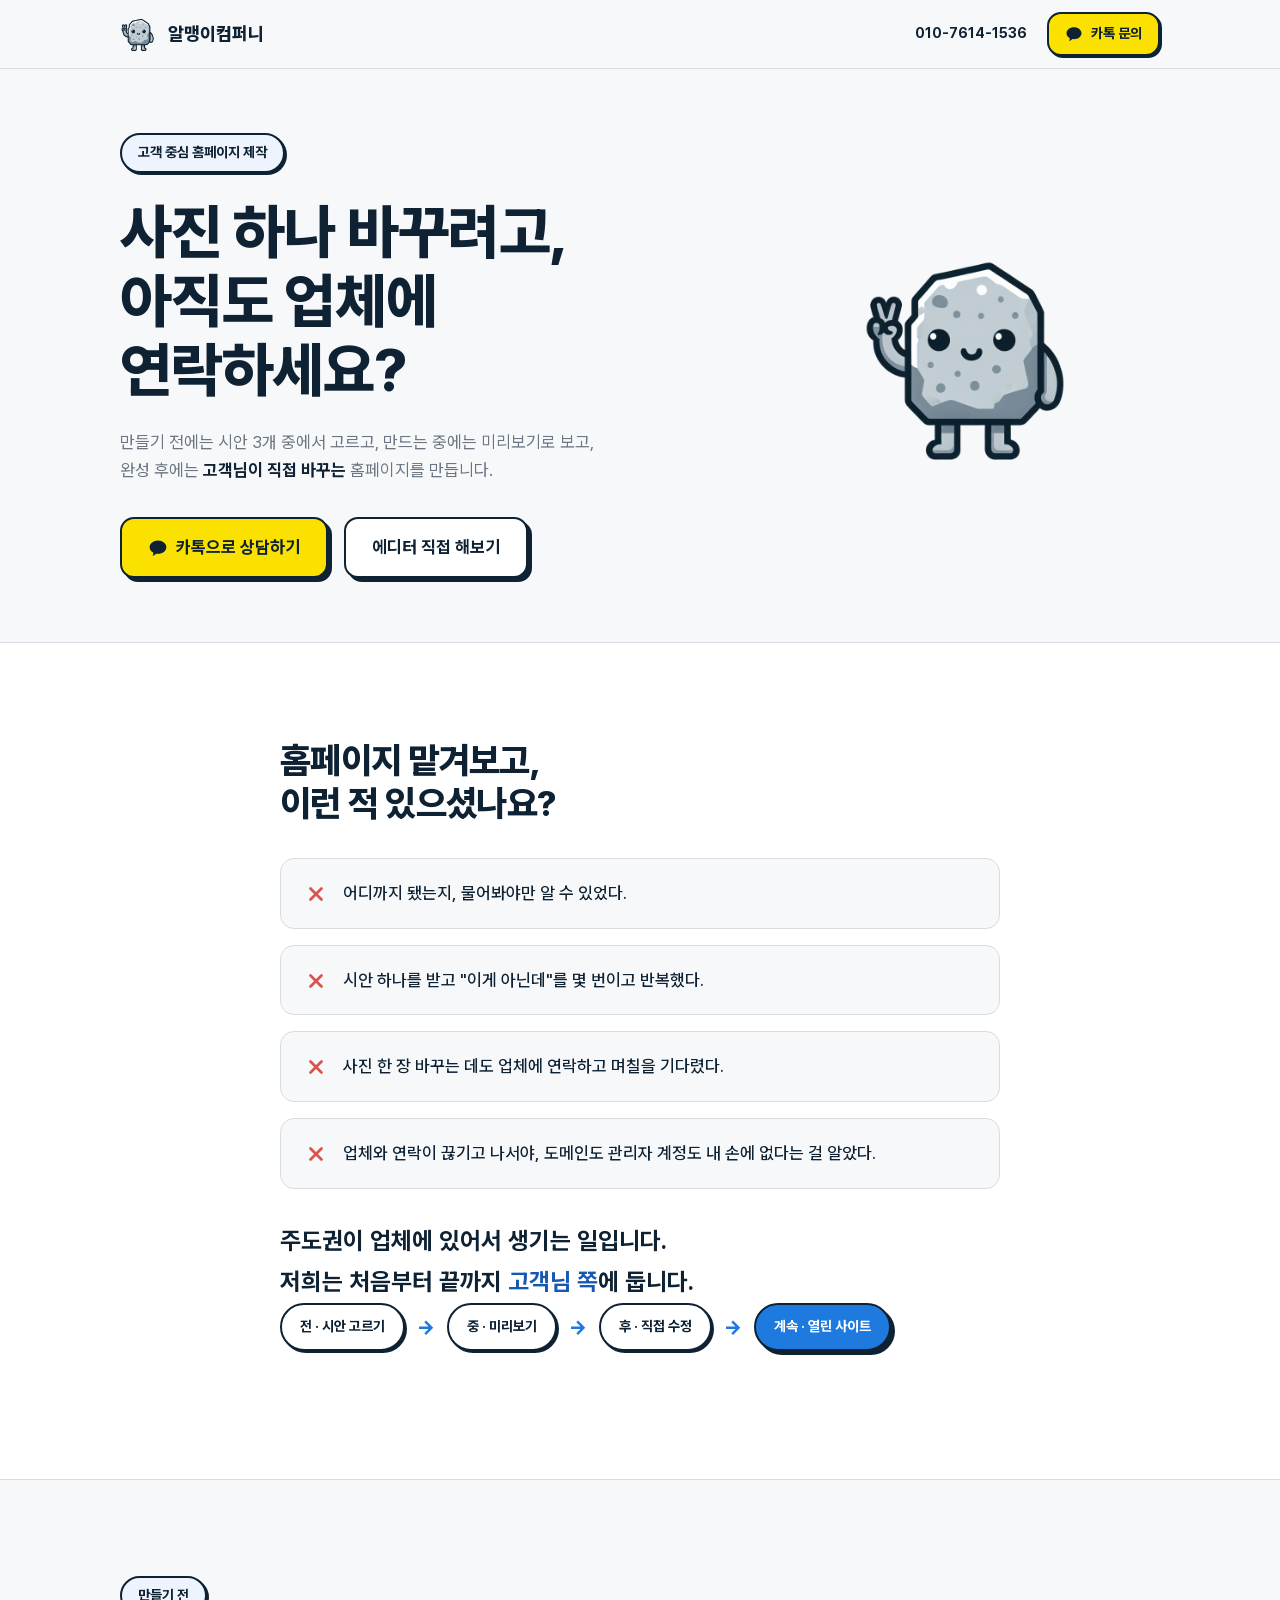
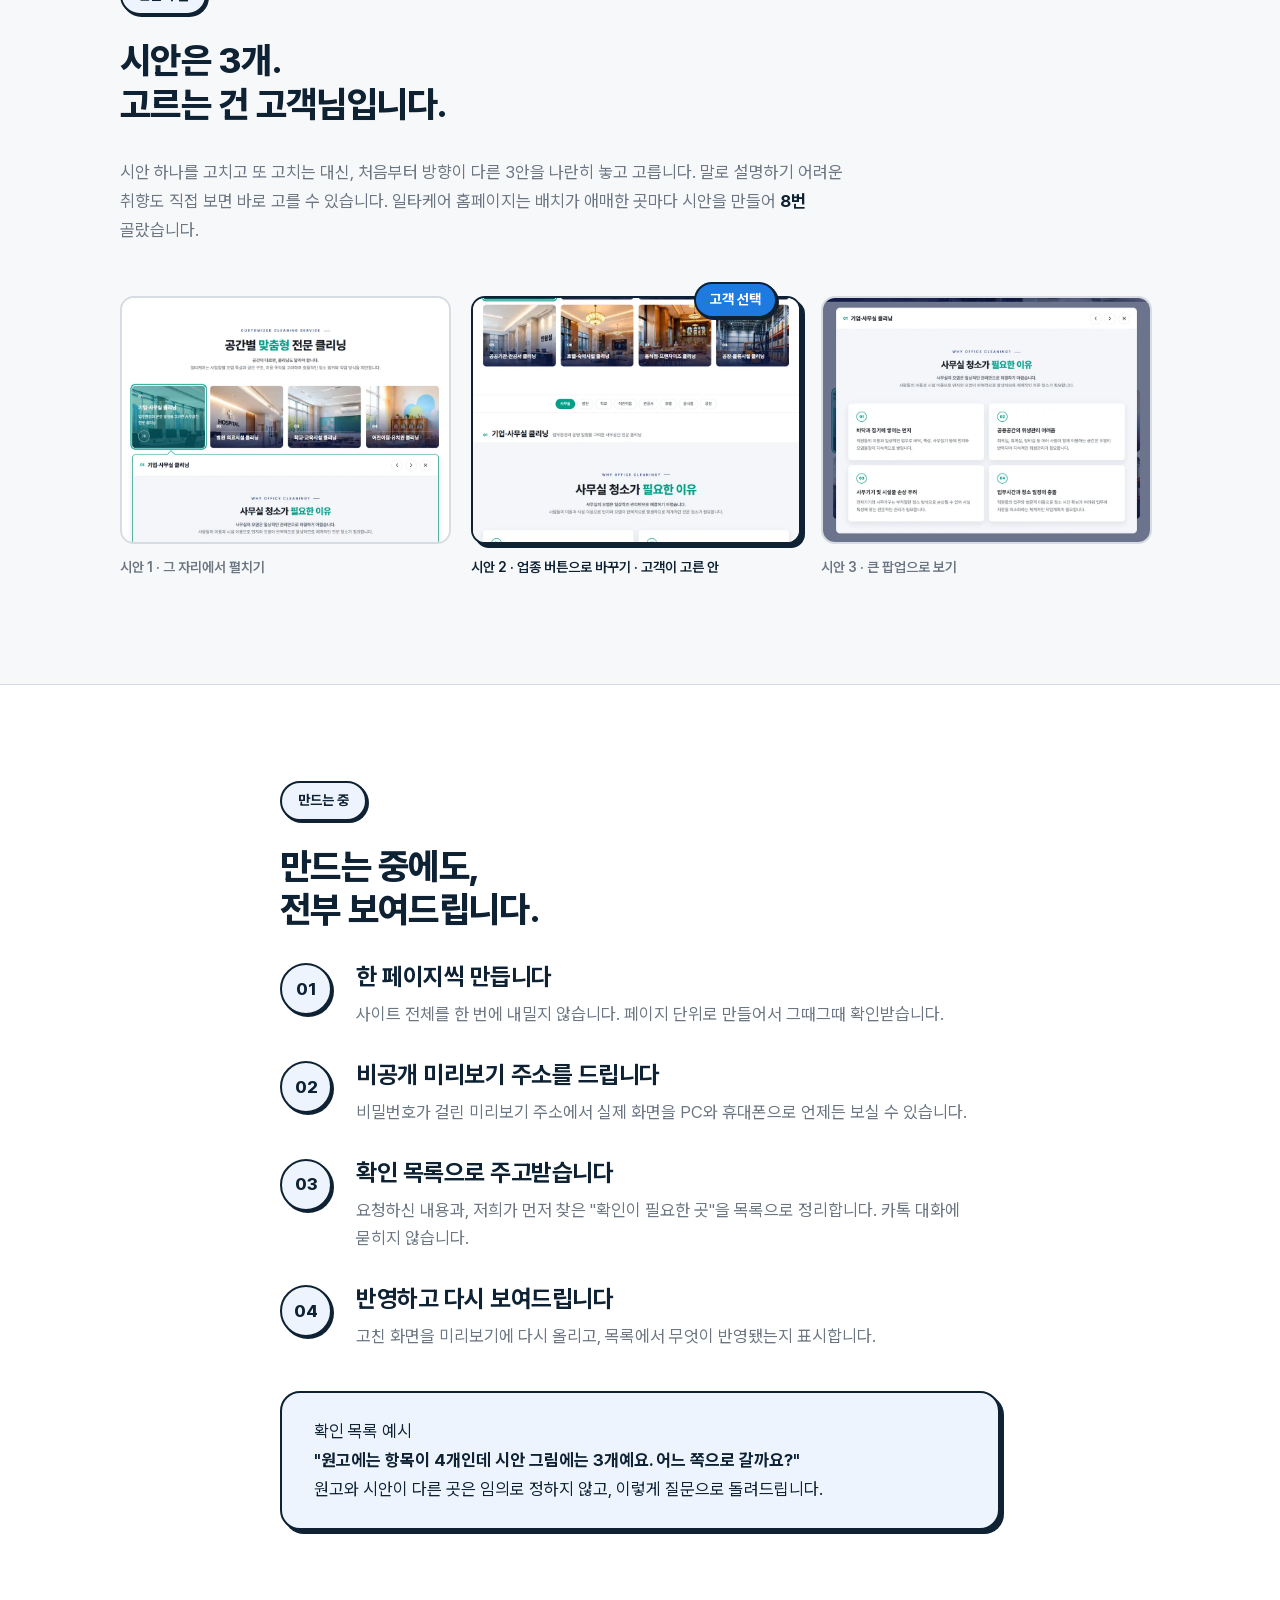
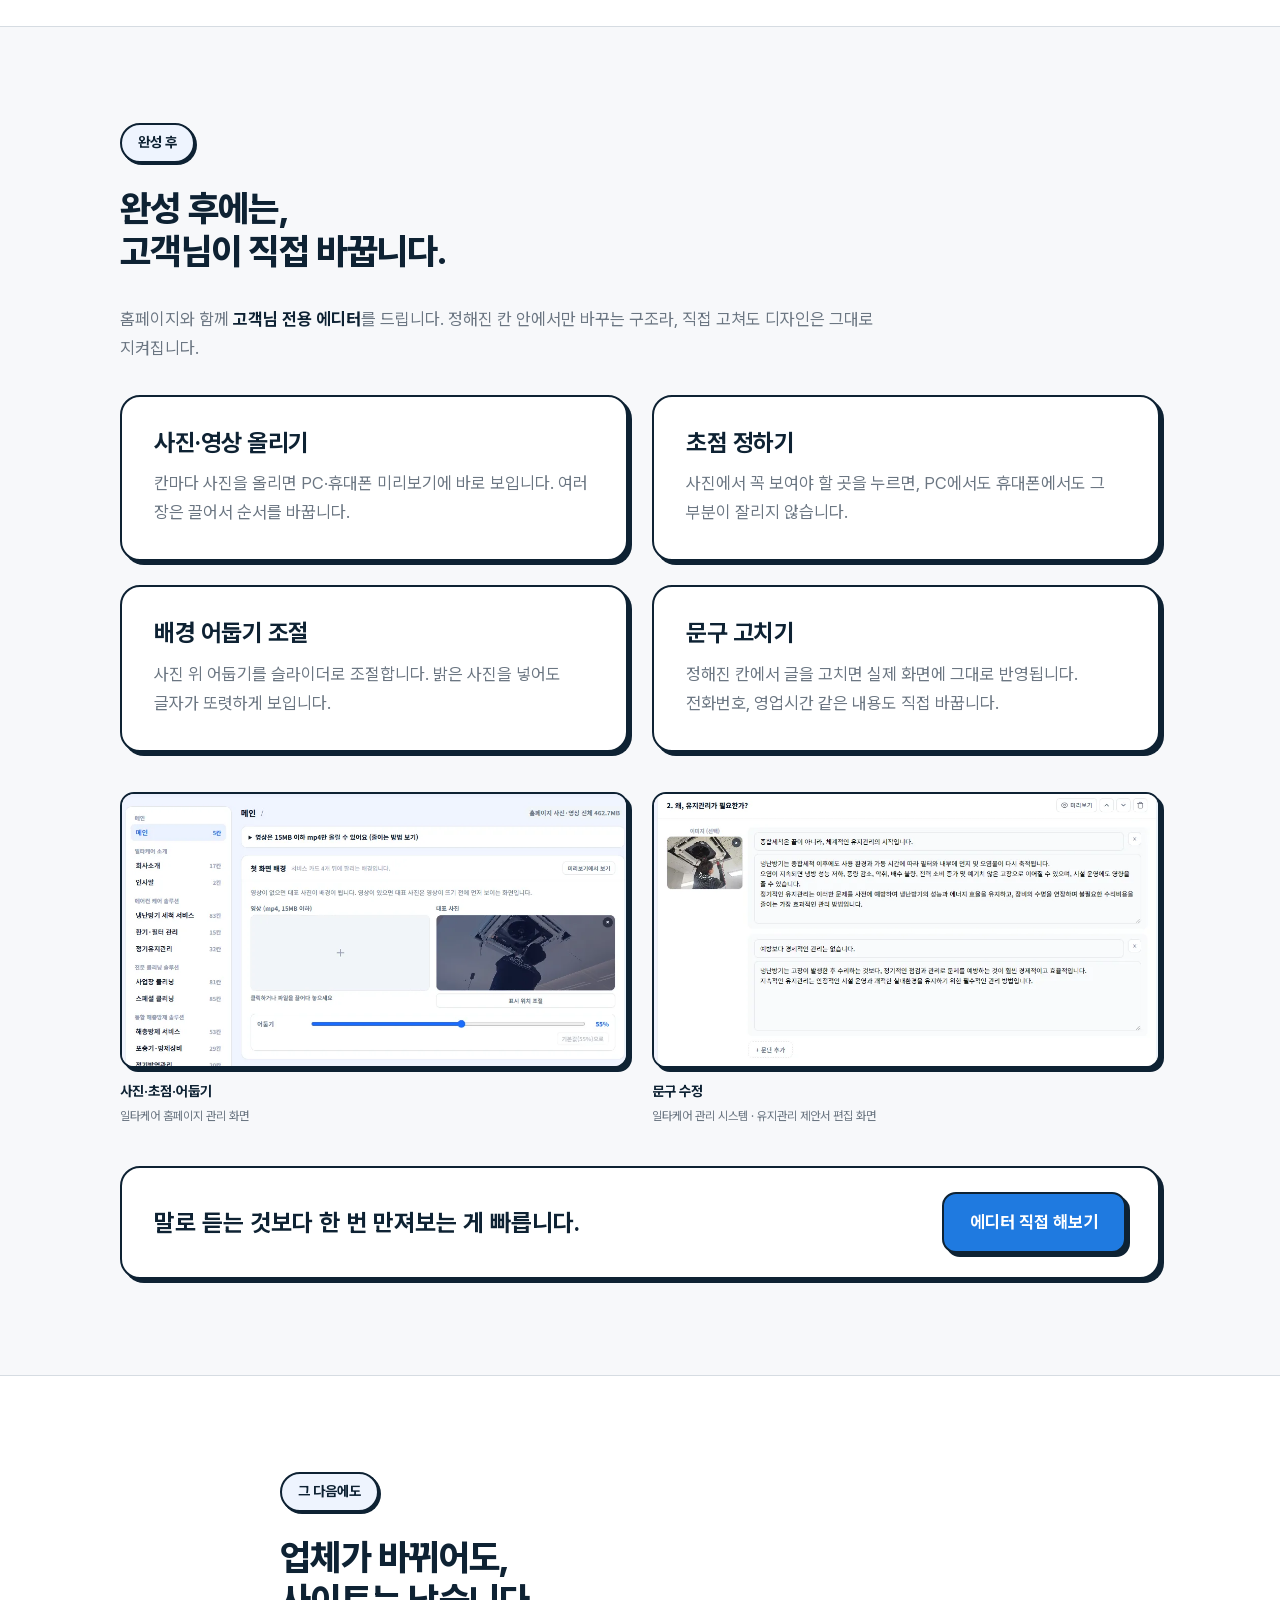
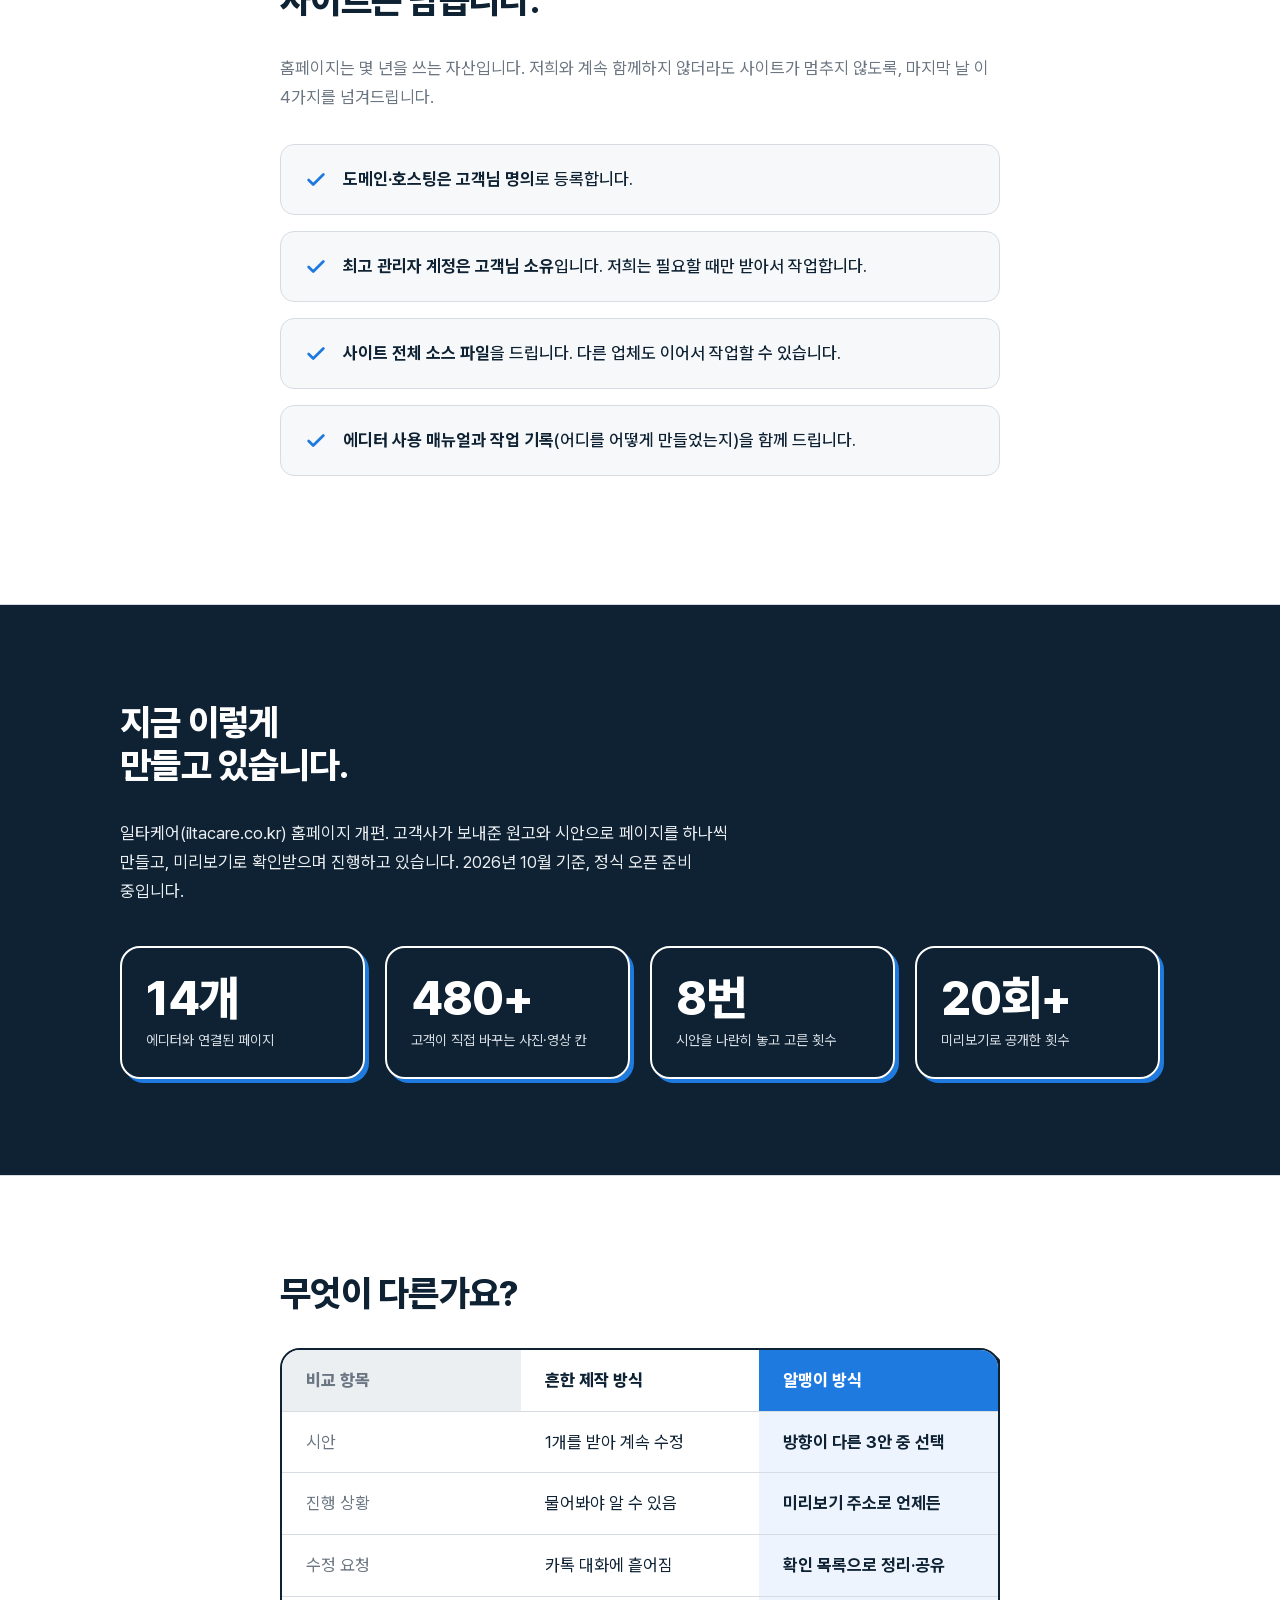
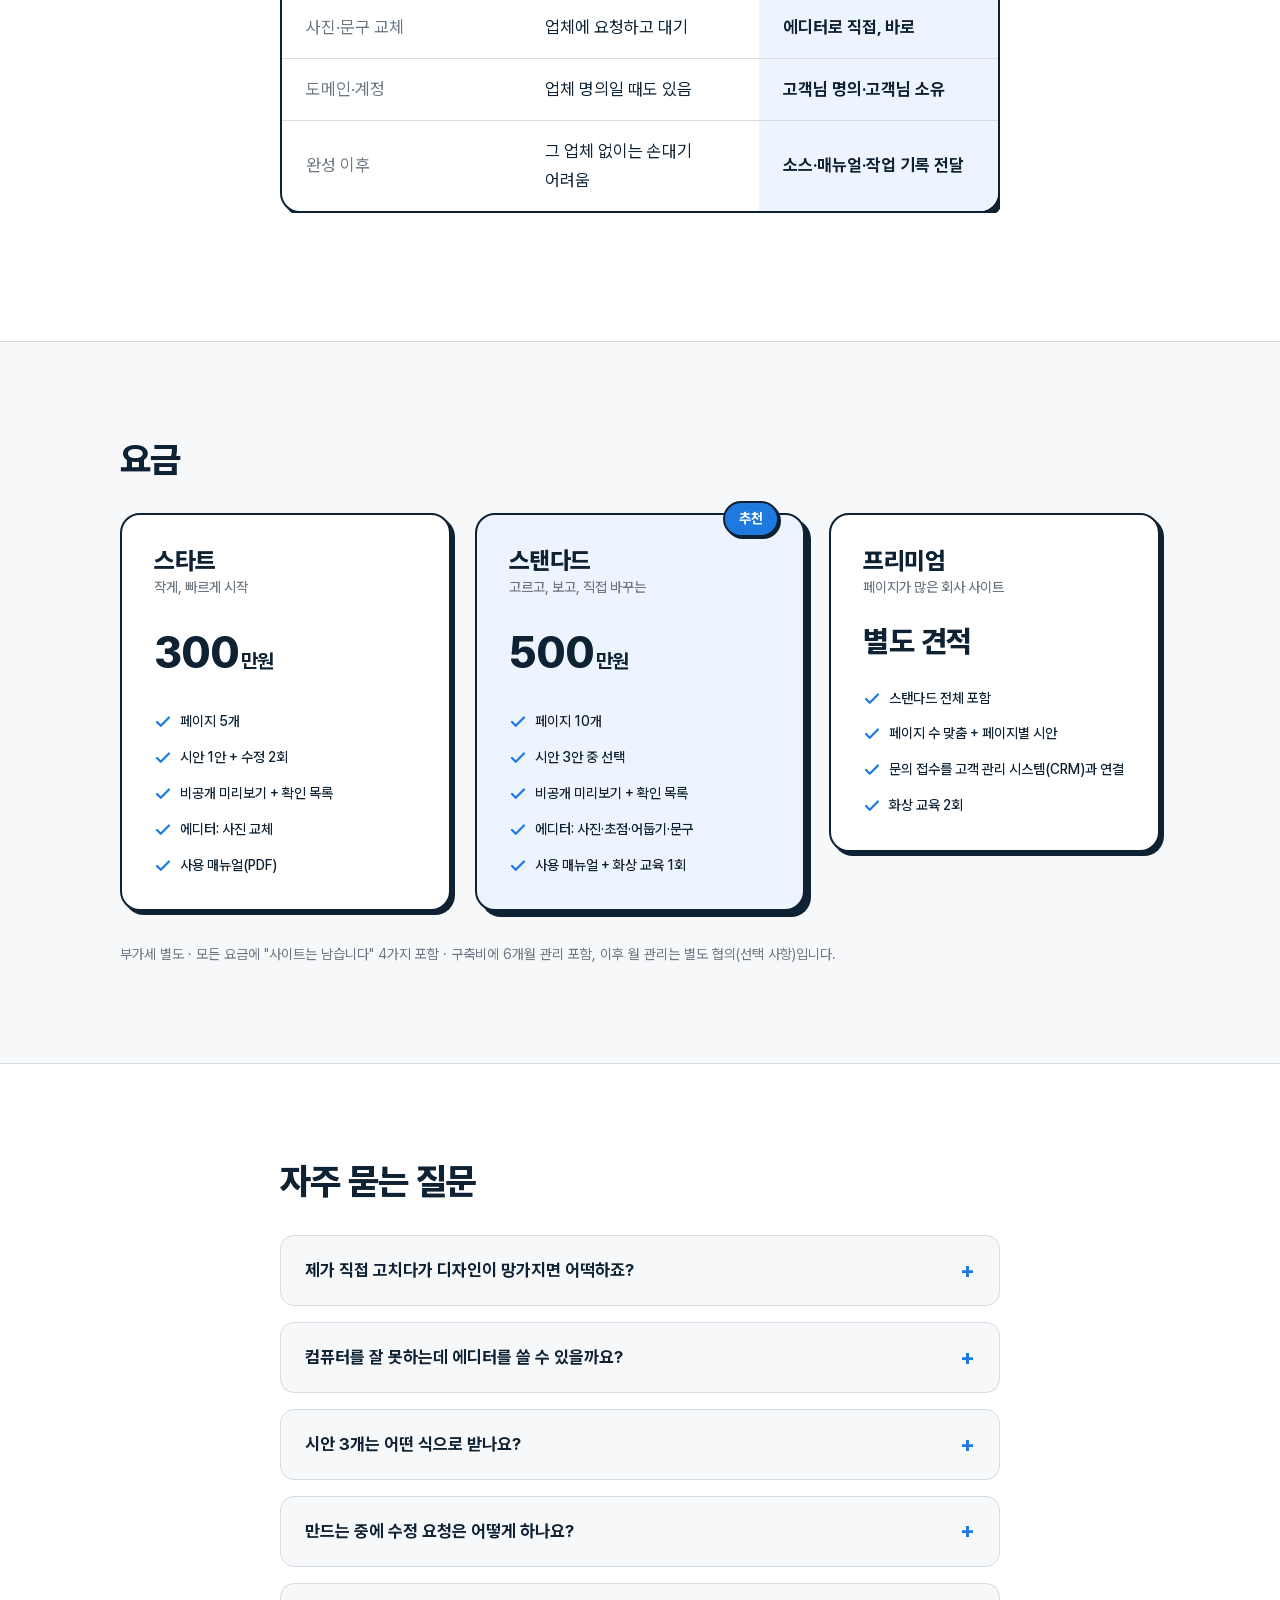
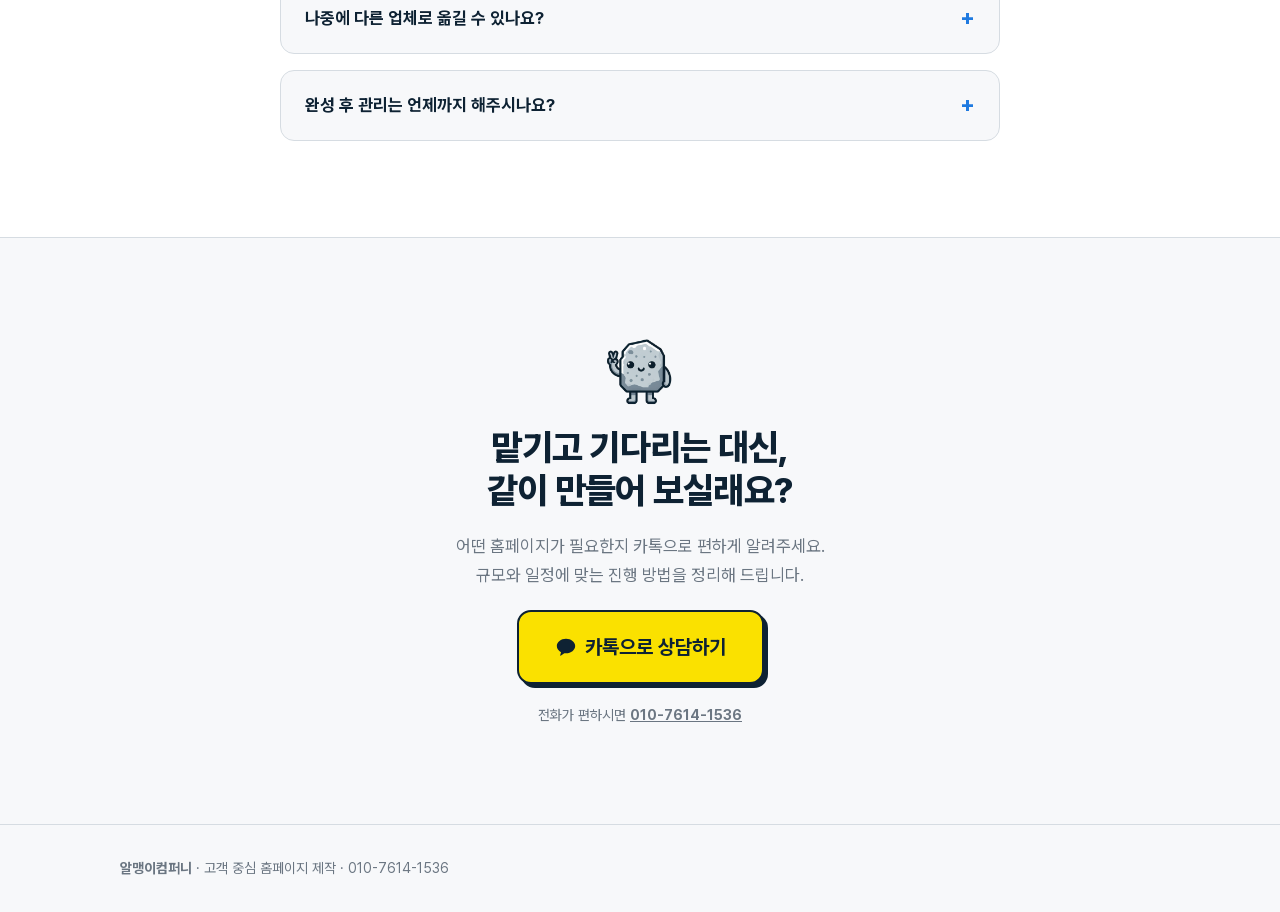
==== commit 13eed13f: "고객 중심 홈페이지 제안서 캡처·OG 이미지 추가 - 시안 1·2·3: 일타케어 업종 보기 목업 A/B/C (B가 고객 선택) - 에디터·문구 편집: 일타케어 CRM 홈페이지 관리" ====
--- a/homepage-together/index.html
+++ b/homepage-together/index.html
@@ -98,7 +98,7 @@
             <img src="../assets/icons/kakao.svg" alt="" width="20" height="20">
             카톡으로 상담하기
           </a>
-          <a class="alm-btn alm-btn--secondary" href="editor/">에디터 직접 해보기</a>
+          <a class="alm-btn alm-btn--secondary" href="editor/interior/">에디터 직접 해보기</a>
         </div>
       </div>
       <div class="alm-hero__mascot">
@@ -151,17 +151,17 @@
       <div class="alm-portfolio alm-portfolio--drafts js-reveal">
         <div class="alm-portfolio__track">
           <article class="alm-portfolio__card">
-            <div class="alm-portfolio__ph">시안 1 캡처<br>준비 중</div>
-            <p class="alm-portfolio__cap">시안 1</p>
+            <img class="alm-portfolio__img" src="../assets/img/homepage-together/draft-a.webp" alt="시안 1: 업종 카드를 누르면 카드 바로 아래에 내용이 펼쳐지는 화면" width="960" height="720" loading="lazy">
+            <p class="alm-portfolio__cap">시안 1 · 그 자리에서 펼치기</p>
           </article>
           <article class="alm-portfolio__card alm-portfolio__card--picked">
             <span class="alm-badge">고객 선택</span>
-            <div class="alm-portfolio__ph">시안 2 캡처<br>준비 중</div>
-            <p class="alm-portfolio__cap">시안 2 · 고객이 고른 안</p>
+            <img class="alm-portfolio__img" src="../assets/img/homepage-together/draft-b.webp" alt="시안 2: 업종 버튼을 눌러 아래 내용이 바뀌는 화면" width="960" height="720" loading="lazy">
+            <p class="alm-portfolio__cap">시안 2 · 업종 버튼으로 바꾸기 · 고객이 고른 안</p>
           </article>
           <article class="alm-portfolio__card">
-            <div class="alm-portfolio__ph">시안 3 캡처<br>준비 중</div>
-            <p class="alm-portfolio__cap">시안 3</p>
+            <img class="alm-portfolio__img" src="../assets/img/homepage-together/draft-c.webp" alt="시안 3: 업종 카드를 누르면 큰 팝업으로 내용이 뜨는 화면" width="960" height="720" loading="lazy">
+            <p class="alm-portfolio__cap">시안 3 · 큰 팝업으로 보기</p>
           </article>
         </div>
       </div>
@@ -235,17 +235,17 @@
       </div>
       <div class="alm-case__proofs alm-proofs-gap js-reveal">
         <figure>
-          <div class="alm-portfolio__ph">에디터 화면 캡처<br>준비 중</div>
+          <img src="../assets/img/homepage-together/proof-editor.webp" alt="일타케어 홈페이지 관리 화면: 페이지 목록, 대표 사진, 표시 위치 조절 버튼, 어둡기 슬라이더" width="992" height="536" loading="lazy">
           <figcaption><strong>사진·초점·어둡기</strong><span>일타케어 홈페이지 관리 화면</span></figcaption>
         </figure>
         <figure>
-          <div class="alm-portfolio__ph">문구 편집 캡처<br>준비 중</div>
-          <figcaption><strong>문구 수정</strong><span>일타케어 관리 시스템 문서 편집 화면</span></figcaption>
+          <img src="../assets/img/homepage-together/proof-text.webp" alt="일타케어 관리 시스템의 유지관리 제안서 편집 화면: 제목과 본문을 칸에 입력해 고치는 모습" width="992" height="536" loading="lazy">
+          <figcaption><strong>문구 수정</strong><span>일타케어 관리 시스템 · 유지관리 제안서 편집 화면</span></figcaption>
         </figure>
       </div>
       <div class="alm-demo-cta js-reveal">
         <p>말로 듣는 것보다 한 번 만져보는 게 빠릅니다.</p>
-        <a class="alm-btn alm-btn--primary" href="editor/">에디터 직접 해보기</a>
+        <a class="alm-btn alm-btn--primary" href="editor/interior/">에디터 직접 해보기</a>
       </div>
     </div>
   </section>
--- a/assets/css/style.css
+++ b/assets/css/style.css
@@ -350,7 +350,7 @@
 .alm-portfolio--drafts { padding-top: var(--space-5); }
 .alm-portfolio--drafts .alm-portfolio__track { padding-right: var(--space-2); }
 .alm-portfolio__card--picked { position: relative; }
-.alm-portfolio__card--picked .alm-portfolio__ph { border: var(--stroke-2) solid var(--ink-900); background: var(--sky-50); box-shadow: var(--shadow-sticker); }
+.alm-portfolio--drafts .alm-portfolio__card:not(.alm-portfolio__card--picked) .alm-portfolio__img { border-color: var(--pebble-300); box-shadow: none; }
 .alm-portfolio__card--picked .alm-portfolio__cap { color: var(--fg-1); }
 
 @media (min-width: 768px) {
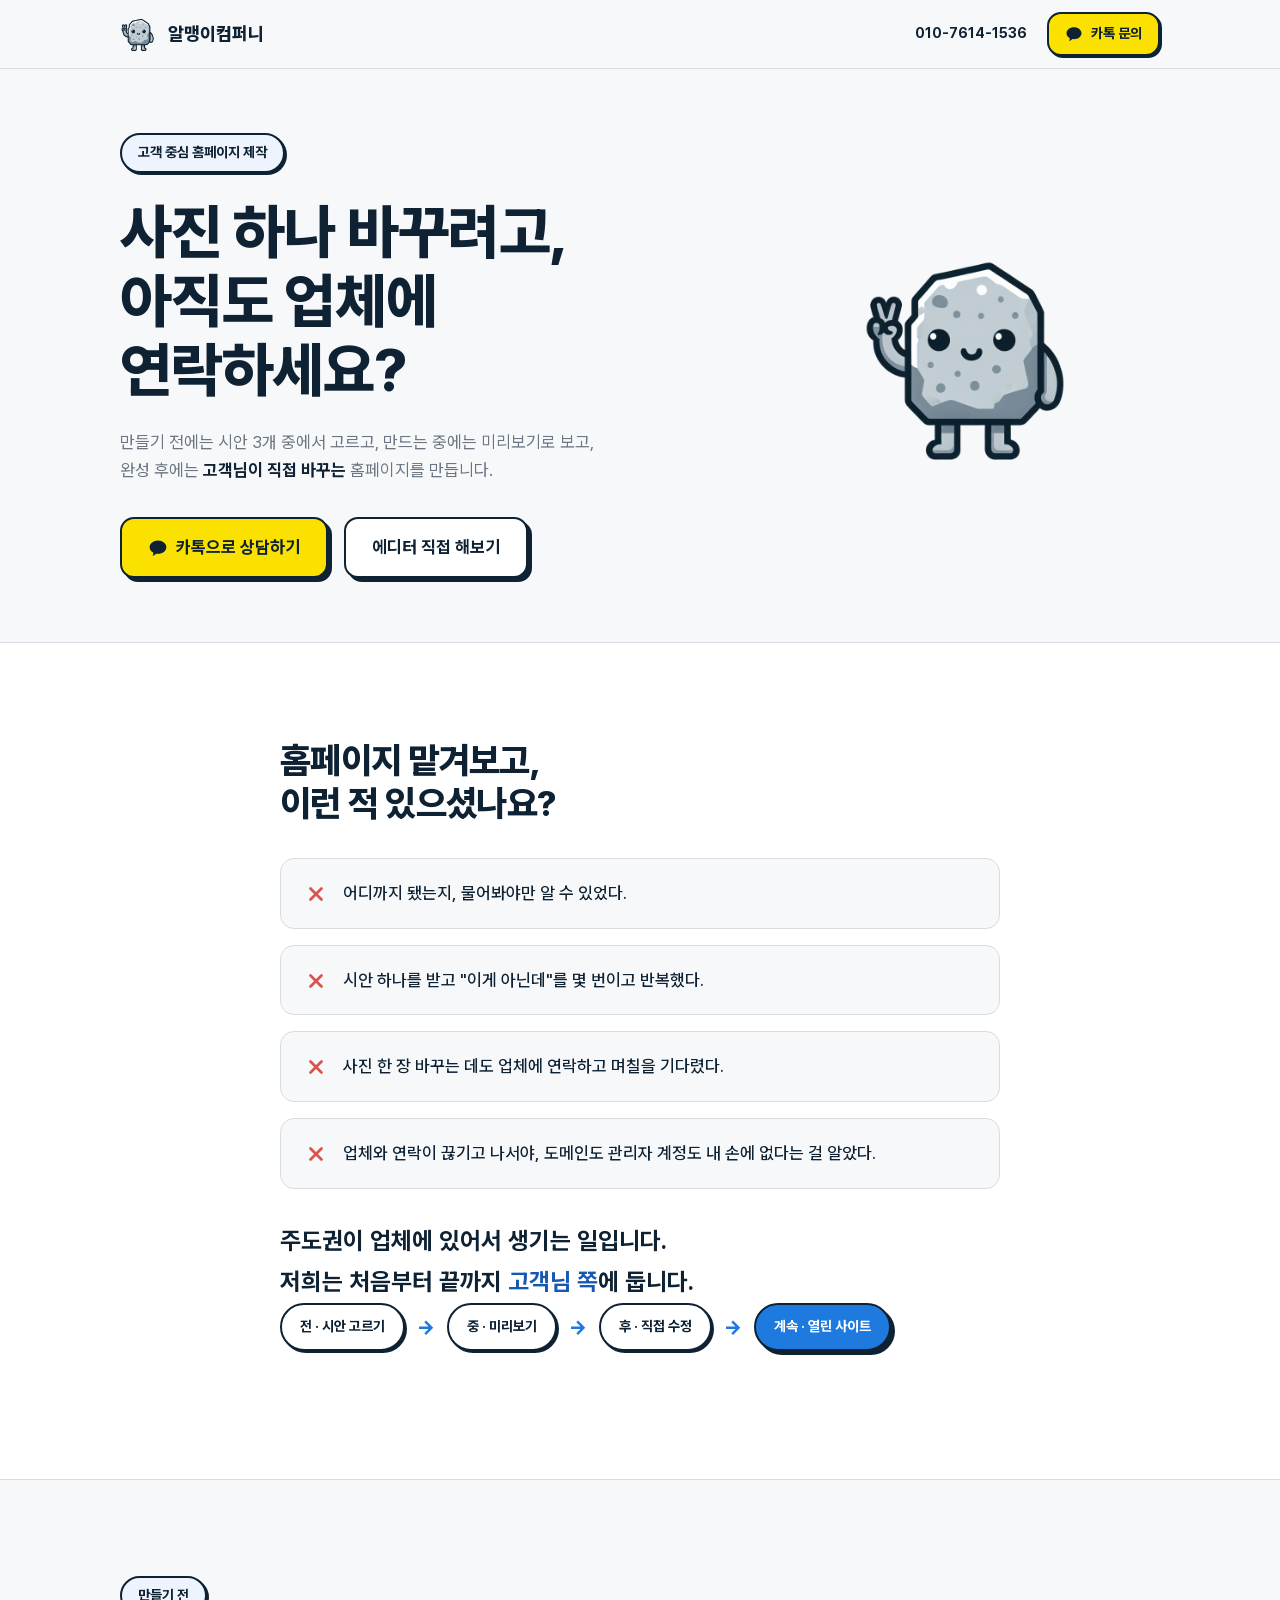
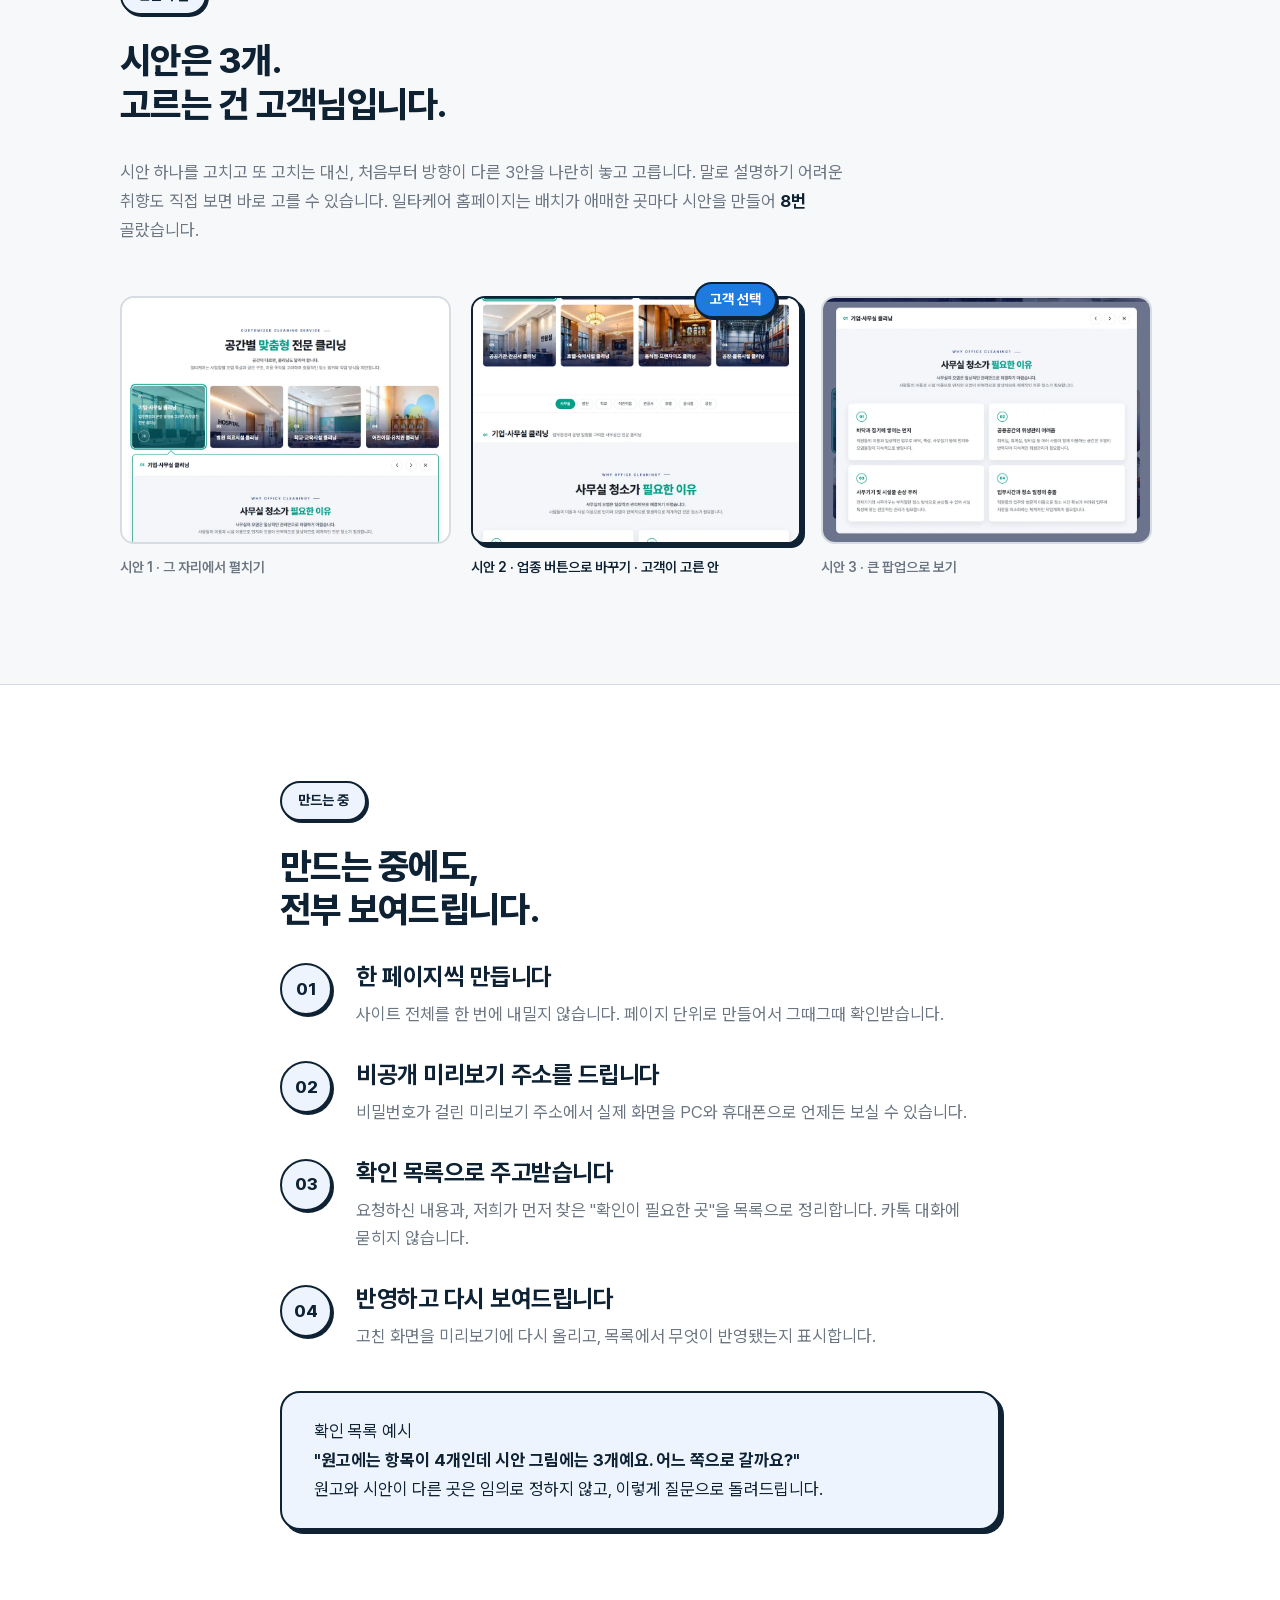
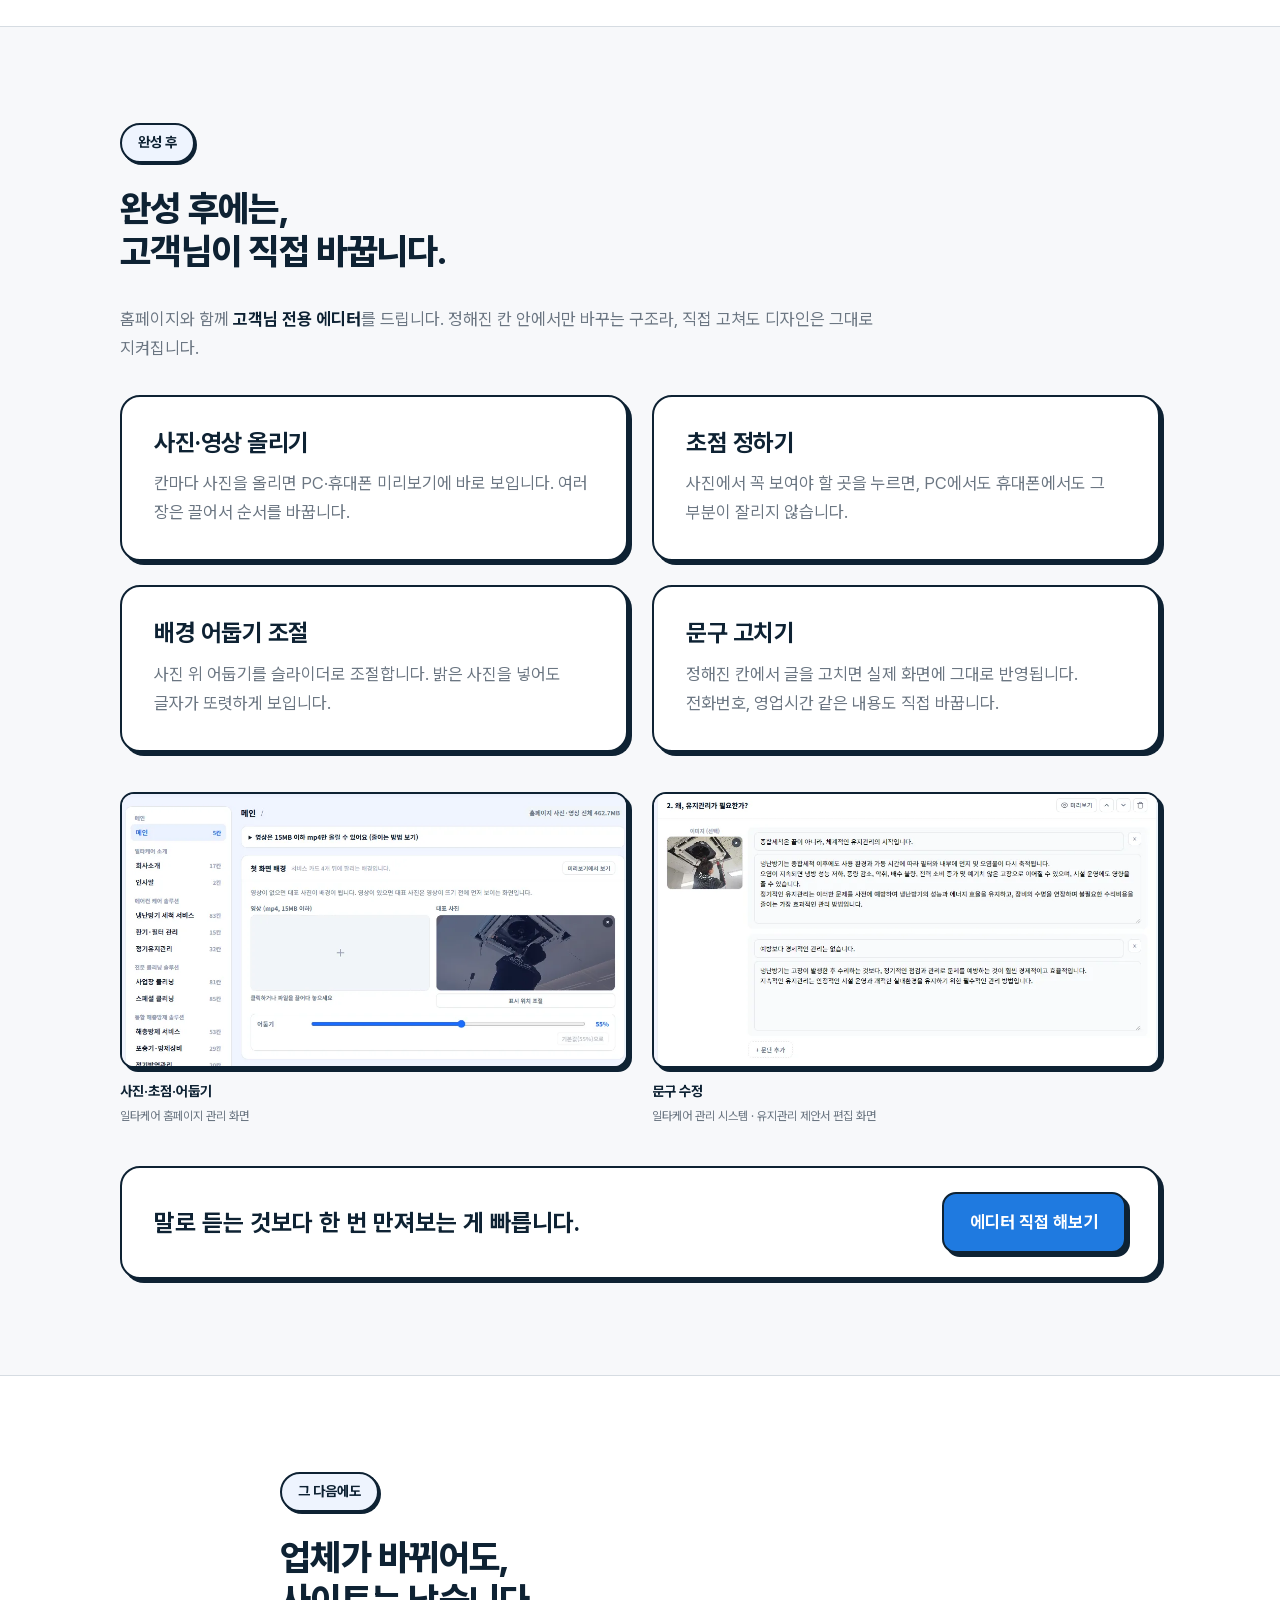
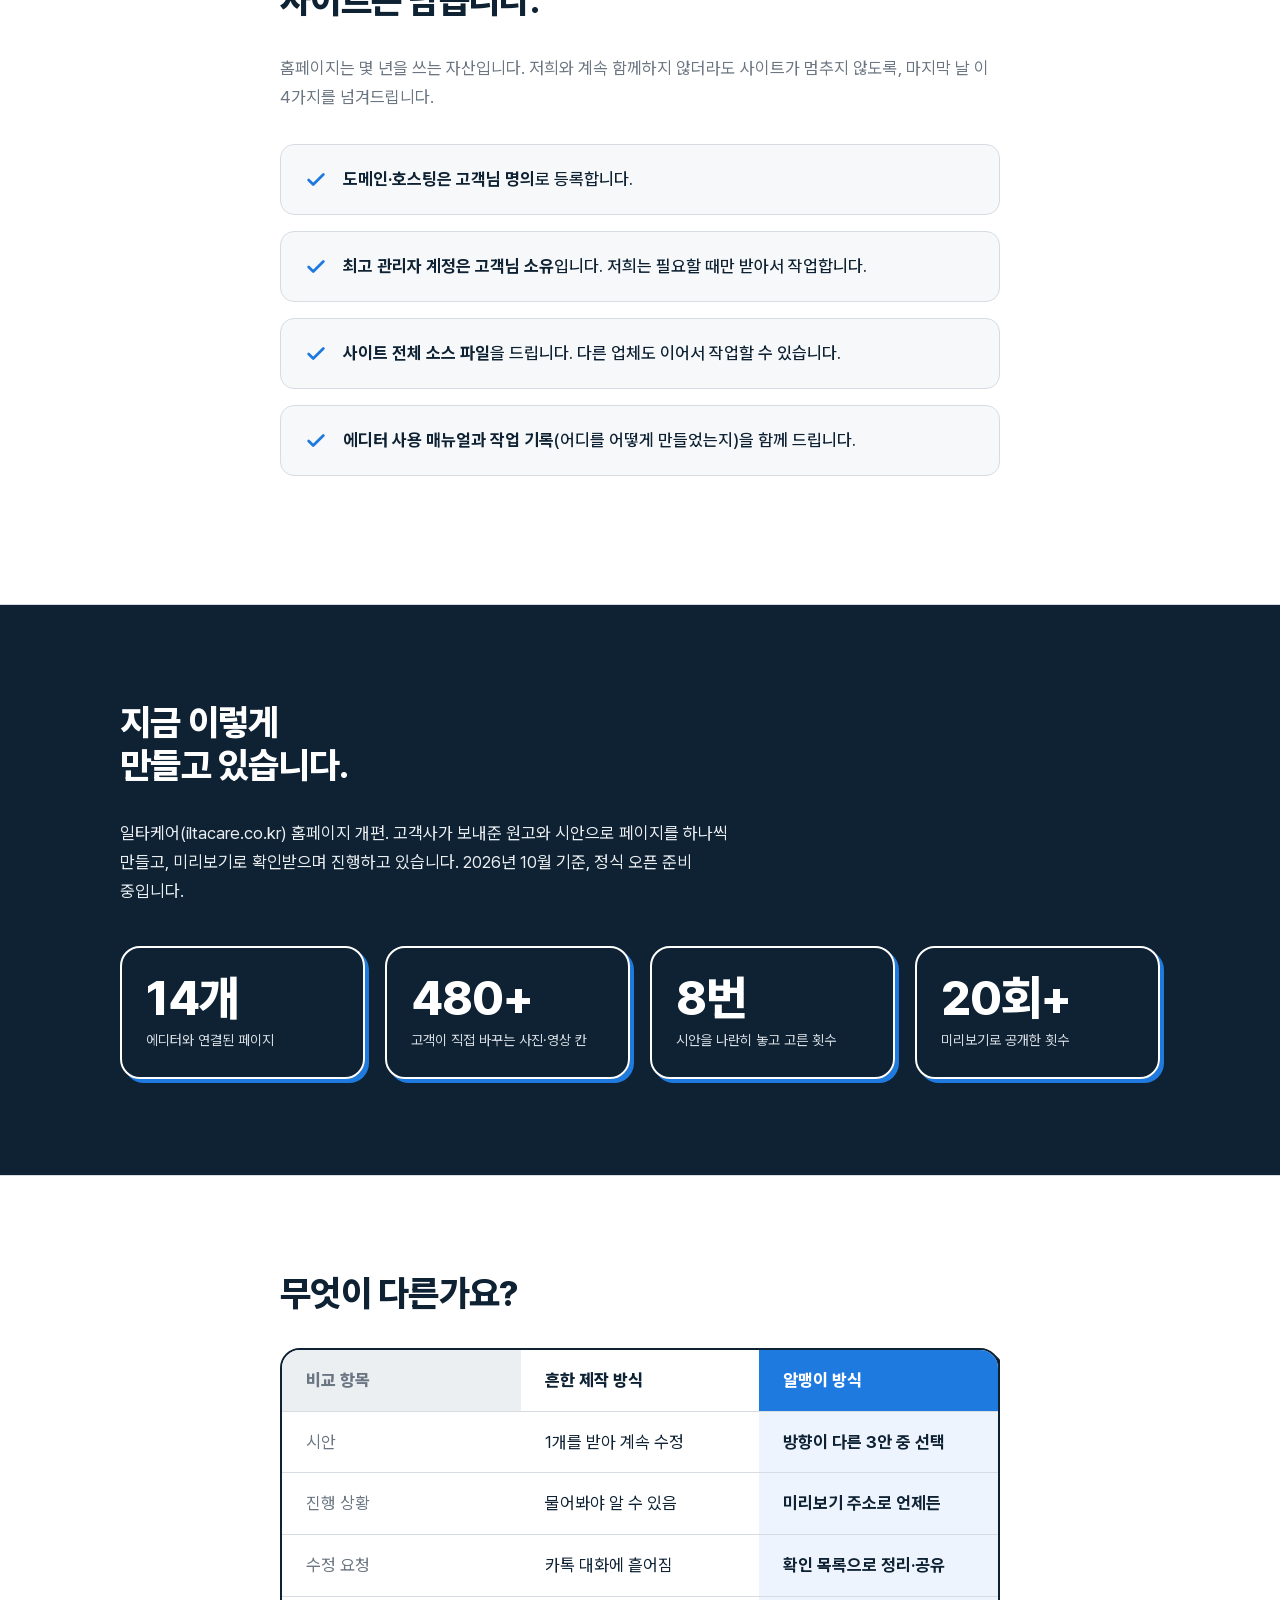
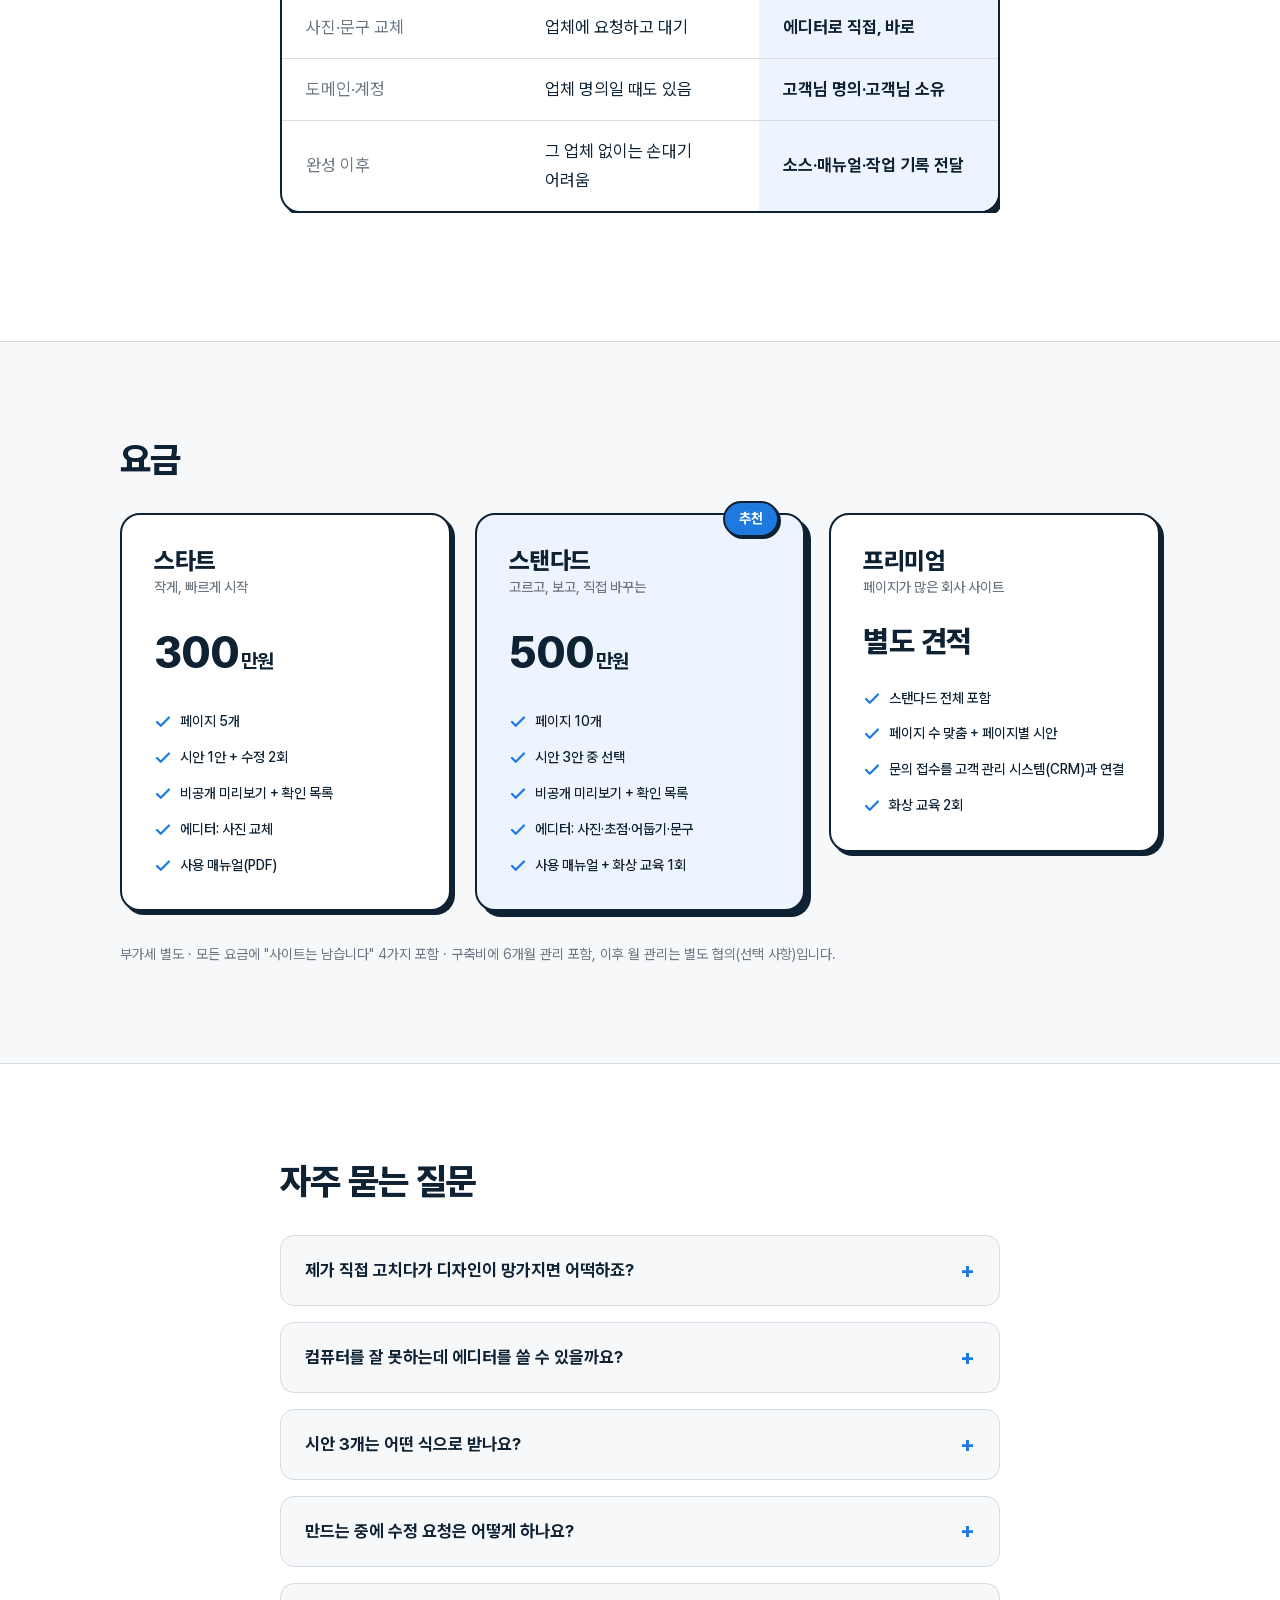
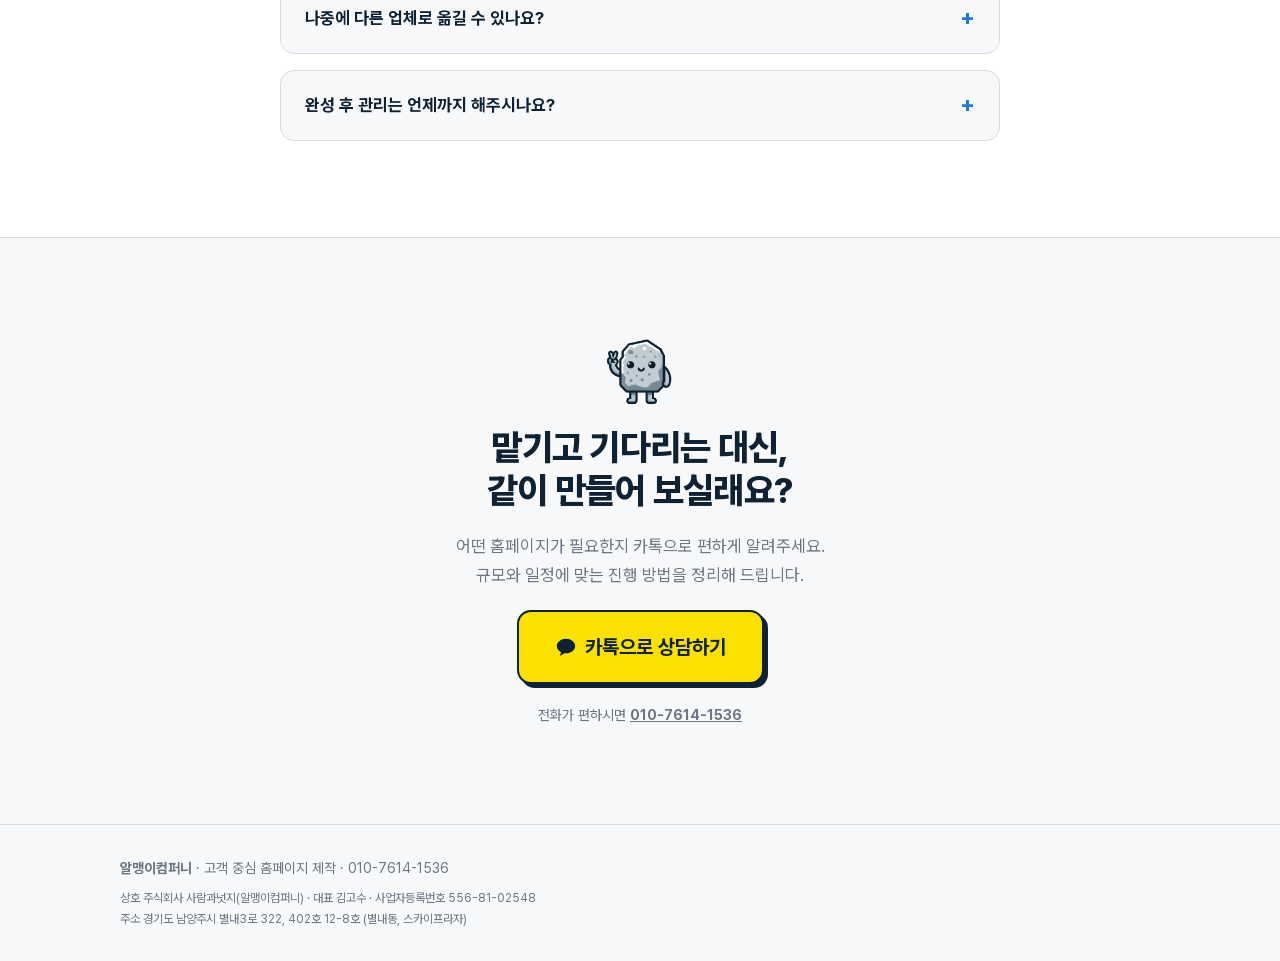
==== commit c8a6c974: "제안서 3종 푸터에 사업자 정보 표기 추가 Co-Authored-By: Claude Opus 5.5 <noreply@anthropic.com>" ====
--- a/homepage-together/index.html
+++ b/homepage-together/index.html
@@ -421,6 +421,7 @@
 <footer class="alm-footer">
   <div class="alm-container alm-footer__inner">
     <p><strong>알맹이컴퍼니</strong> · 고객 중심 홈페이지 제작 · 010-7614-1536</p>
+    <p class="alm-footer__biz">상호 주식회사 사람과넛지(알맹이컴퍼니) · 대표 김고수 · 사업자등록번호 556-81-02548<br>주소 경기도 남양주시 별내3로 322, 402호 12-8호 (별내동, 스카이프라자)</p>
   </div>
 </footer>
 
--- a/assets/css/style.css
+++ b/assets/css/style.css
@@ -533,9 +533,10 @@
 .alm-footer { border-top: 1.5px solid var(--pebble-300); padding: var(--space-8) 0 calc(var(--space-8) + 76px); }
 .alm-footer__inner { display: grid; gap: var(--space-2); font-size: var(--fs-sm); color: var(--fg-2); }
 
+.alm-footer__biz { font-size: 12px; line-height: 1.7; color: var(--pebble-900); }
+
 @media (min-width: 768px) {
   .alm-footer { padding-bottom: var(--space-8); }
-  .alm-footer__inner { display: flex; justify-content: space-between; }
 }
 
 /* ---------- 모바일 하단 바 (카톡 주 + 전화 보조) ---------- */
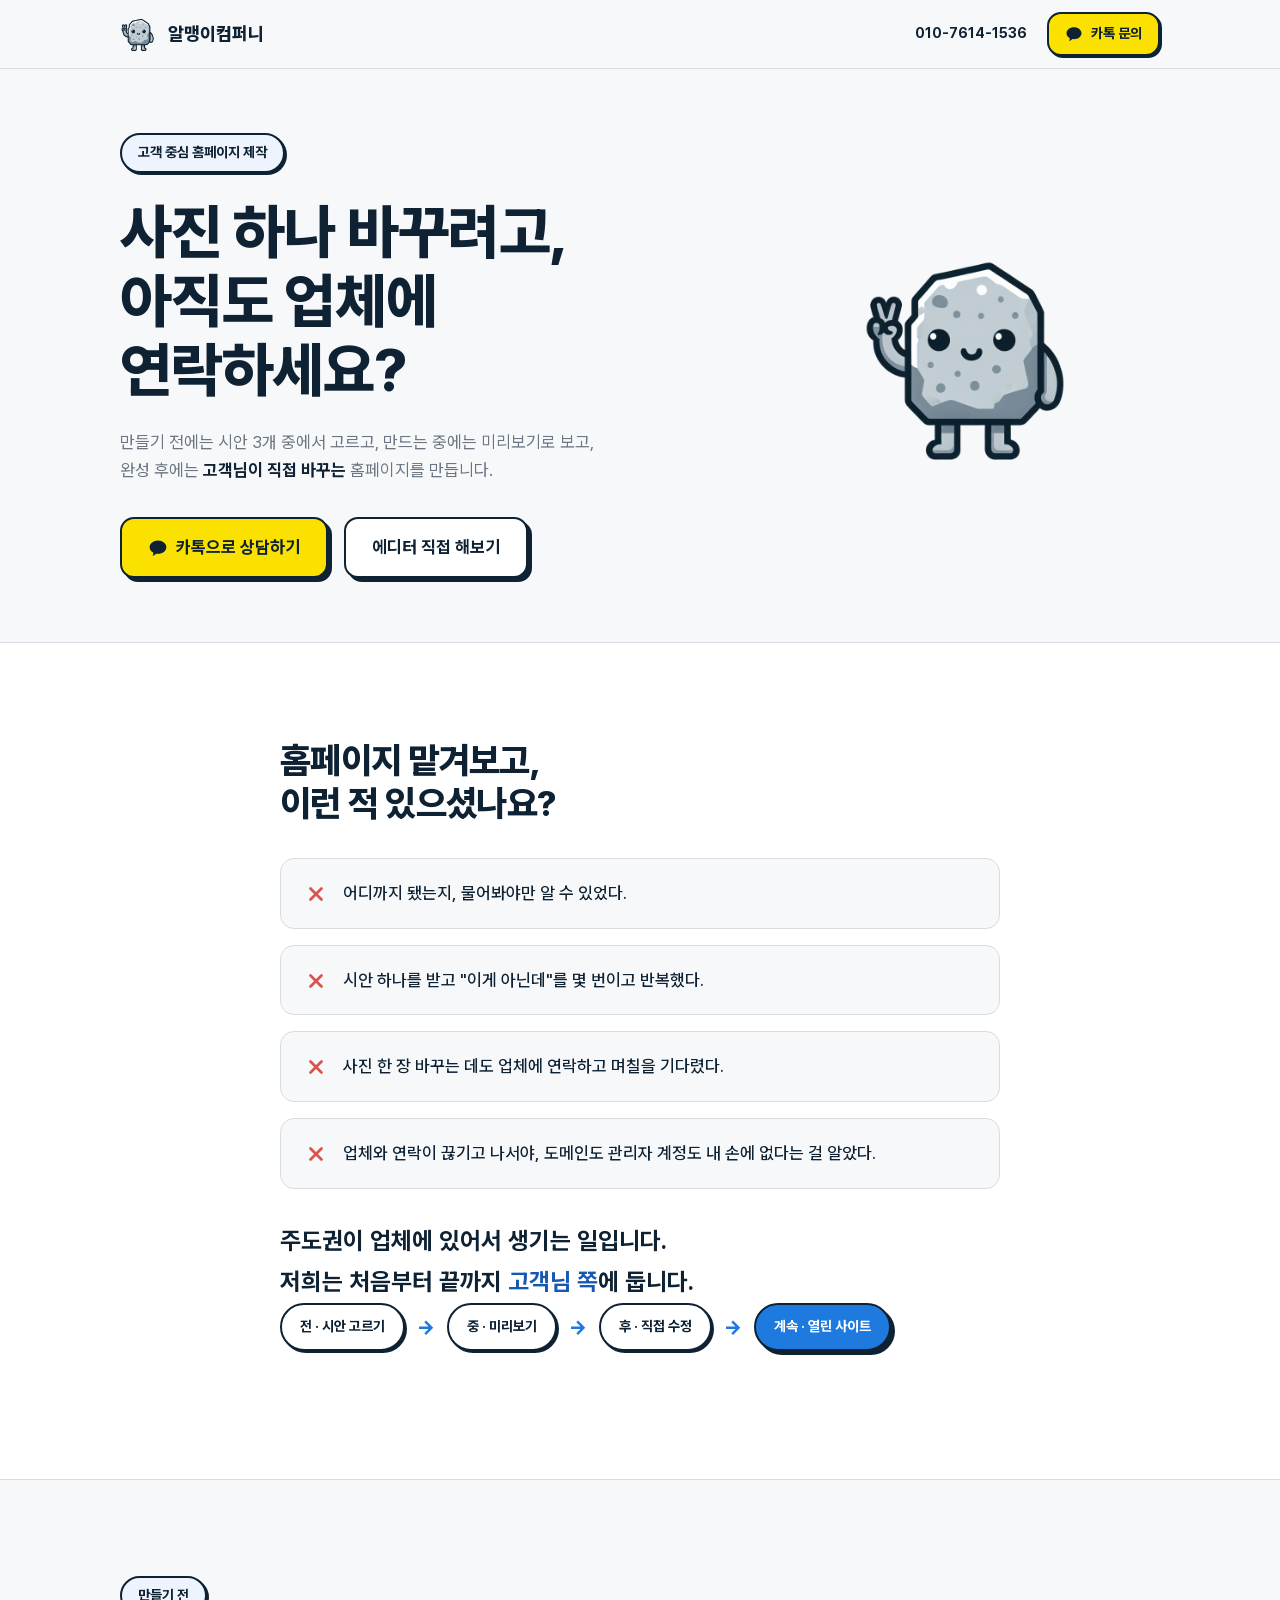
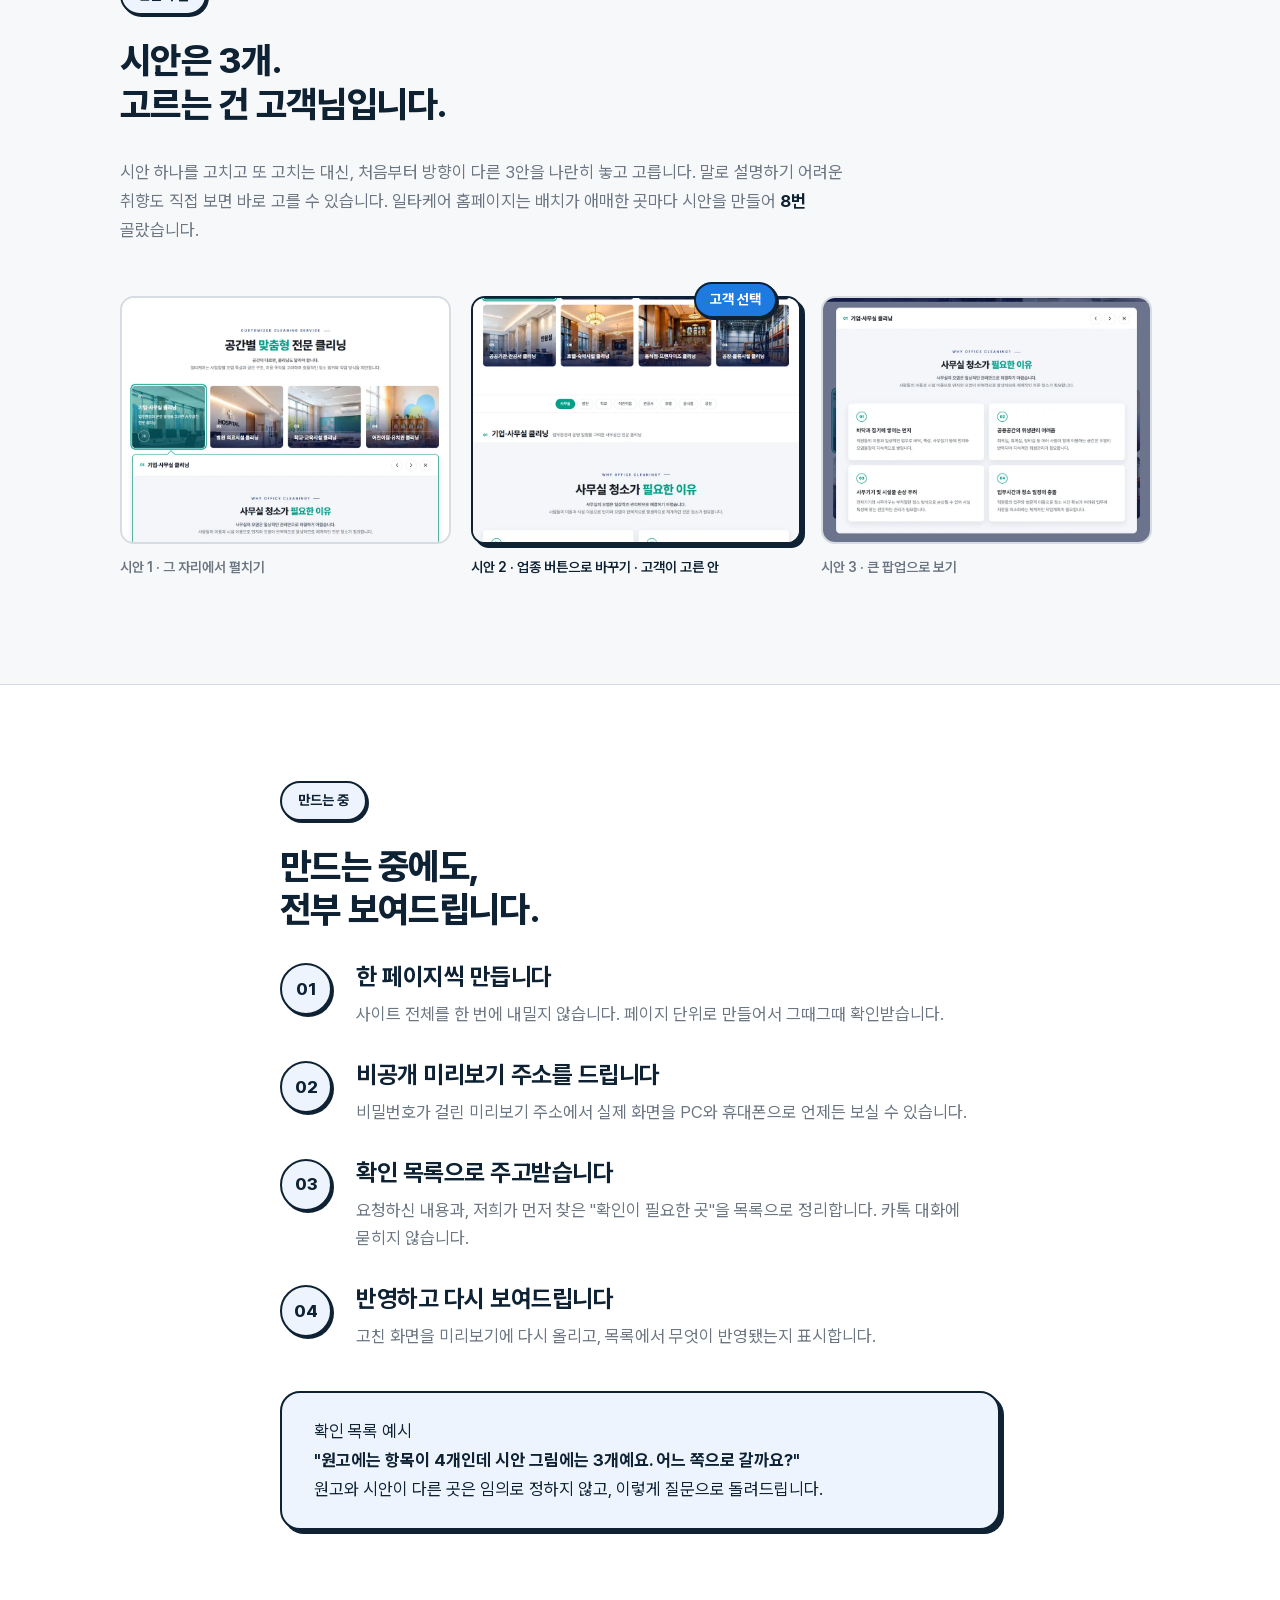
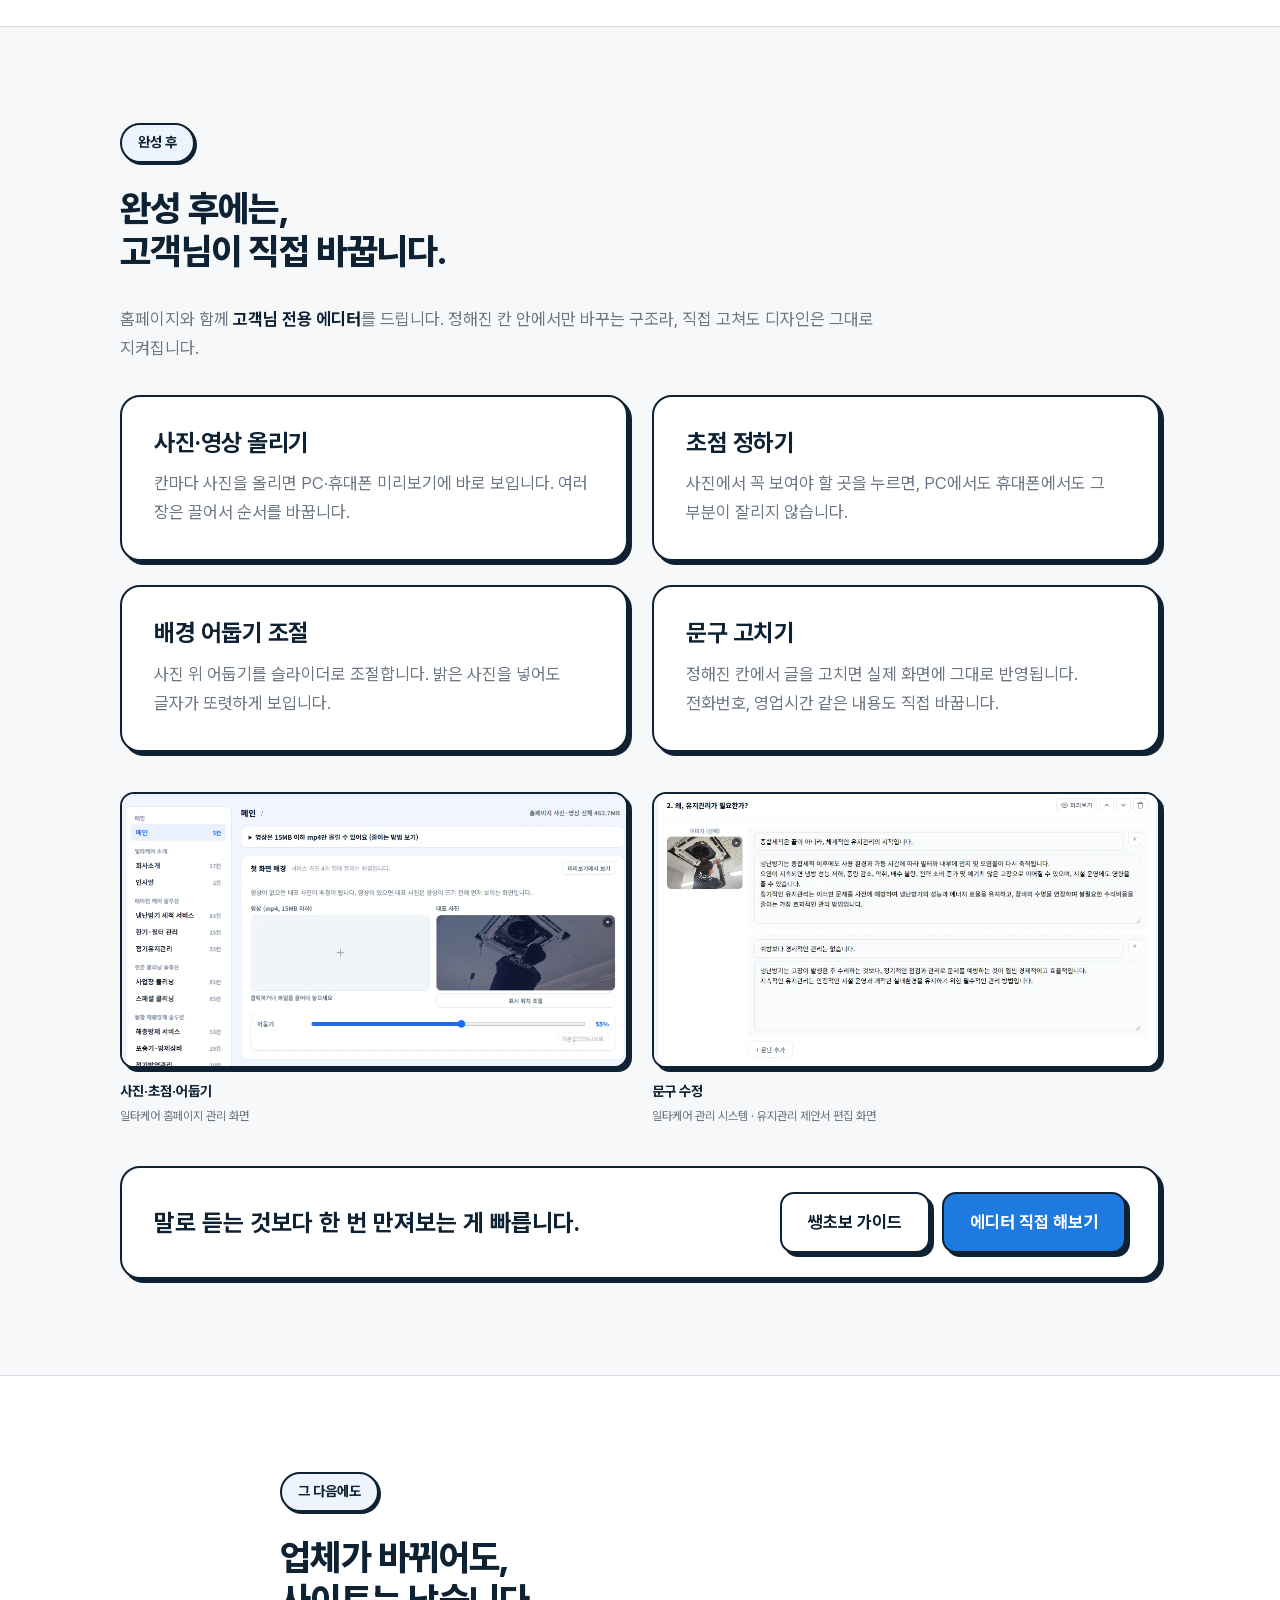
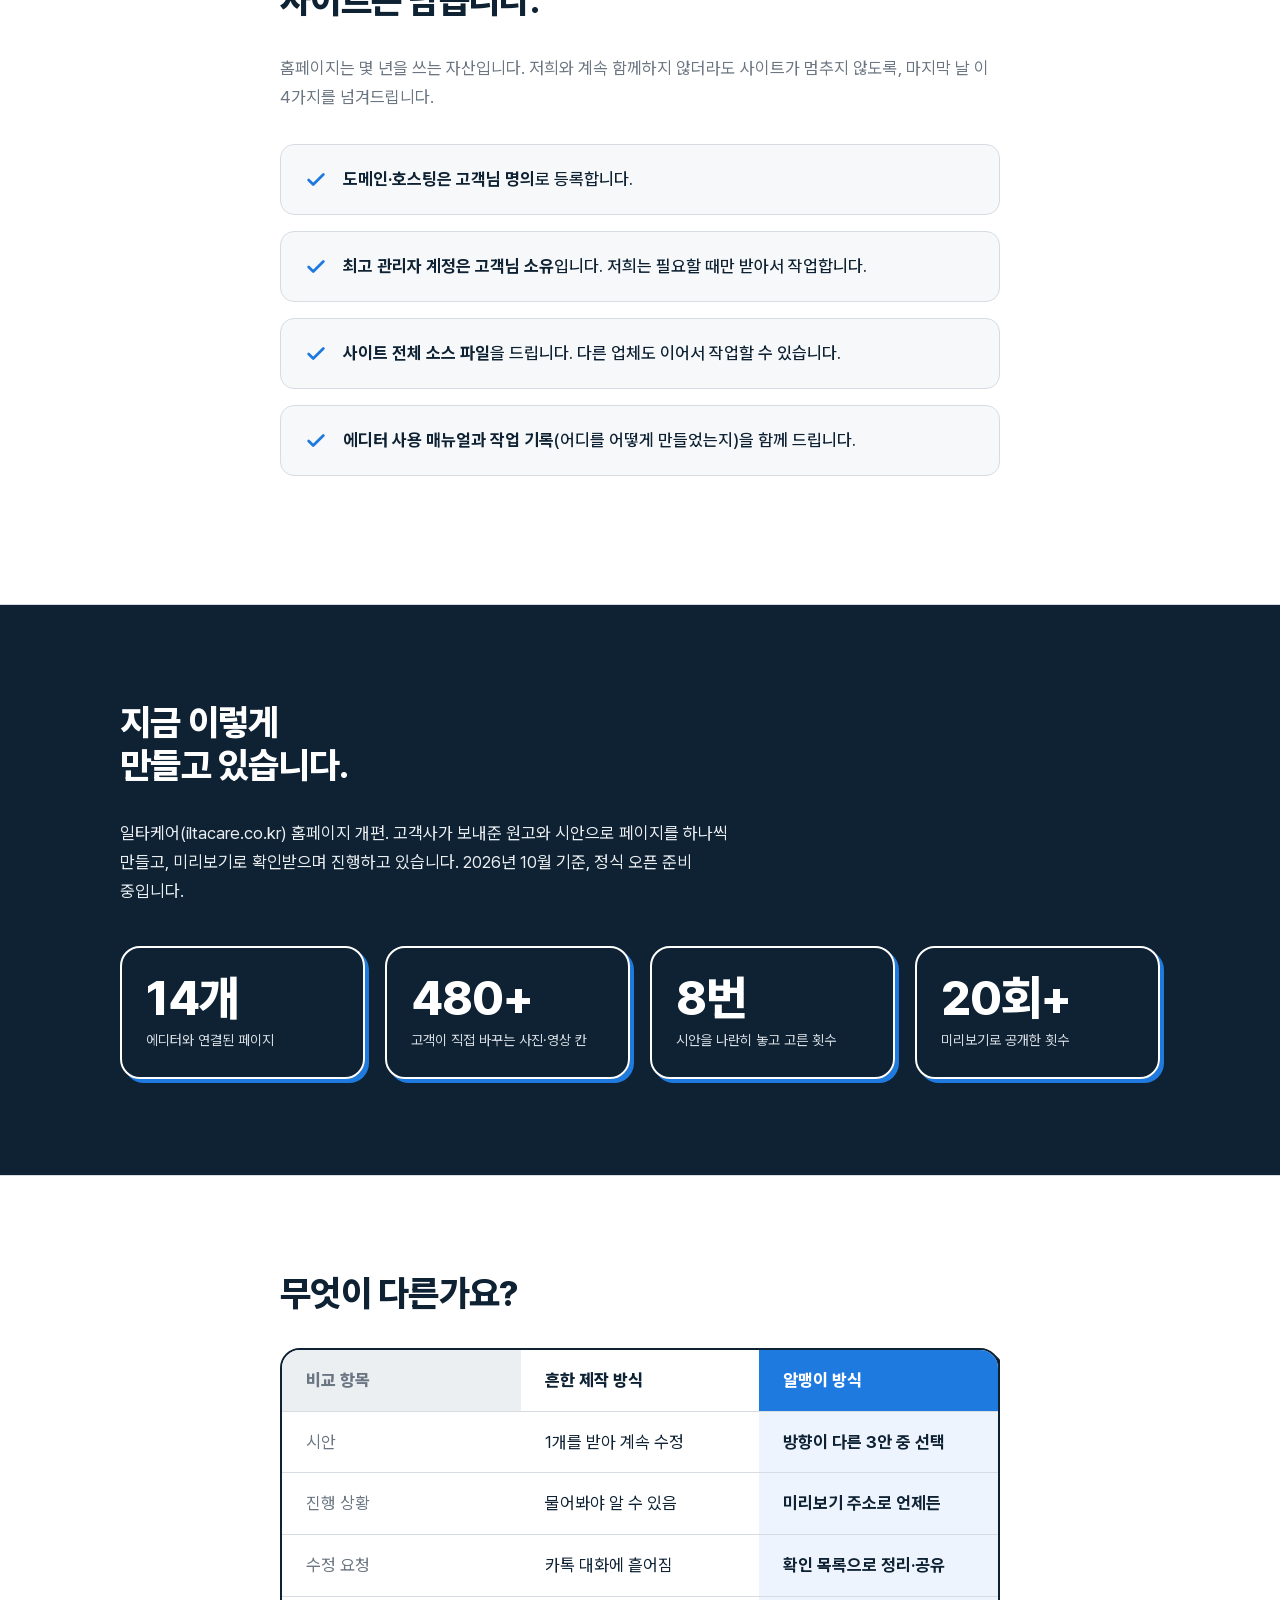
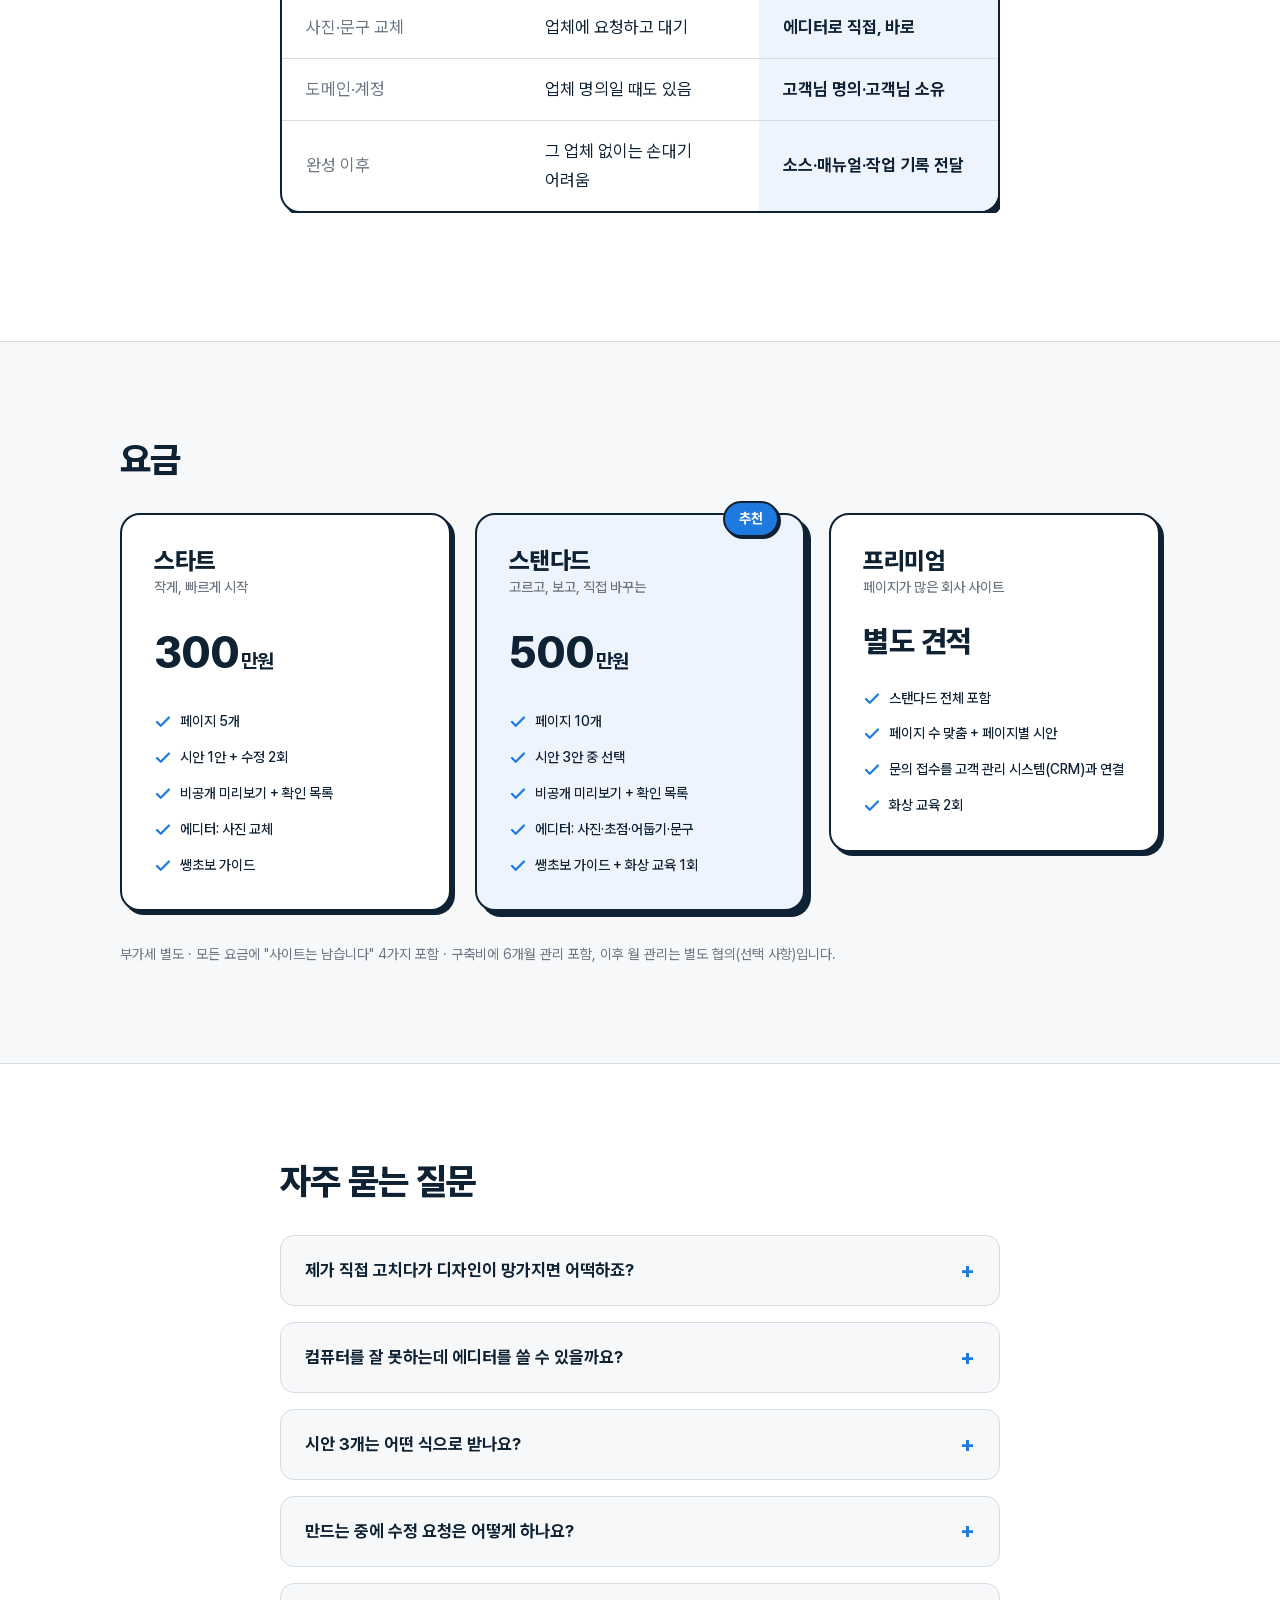
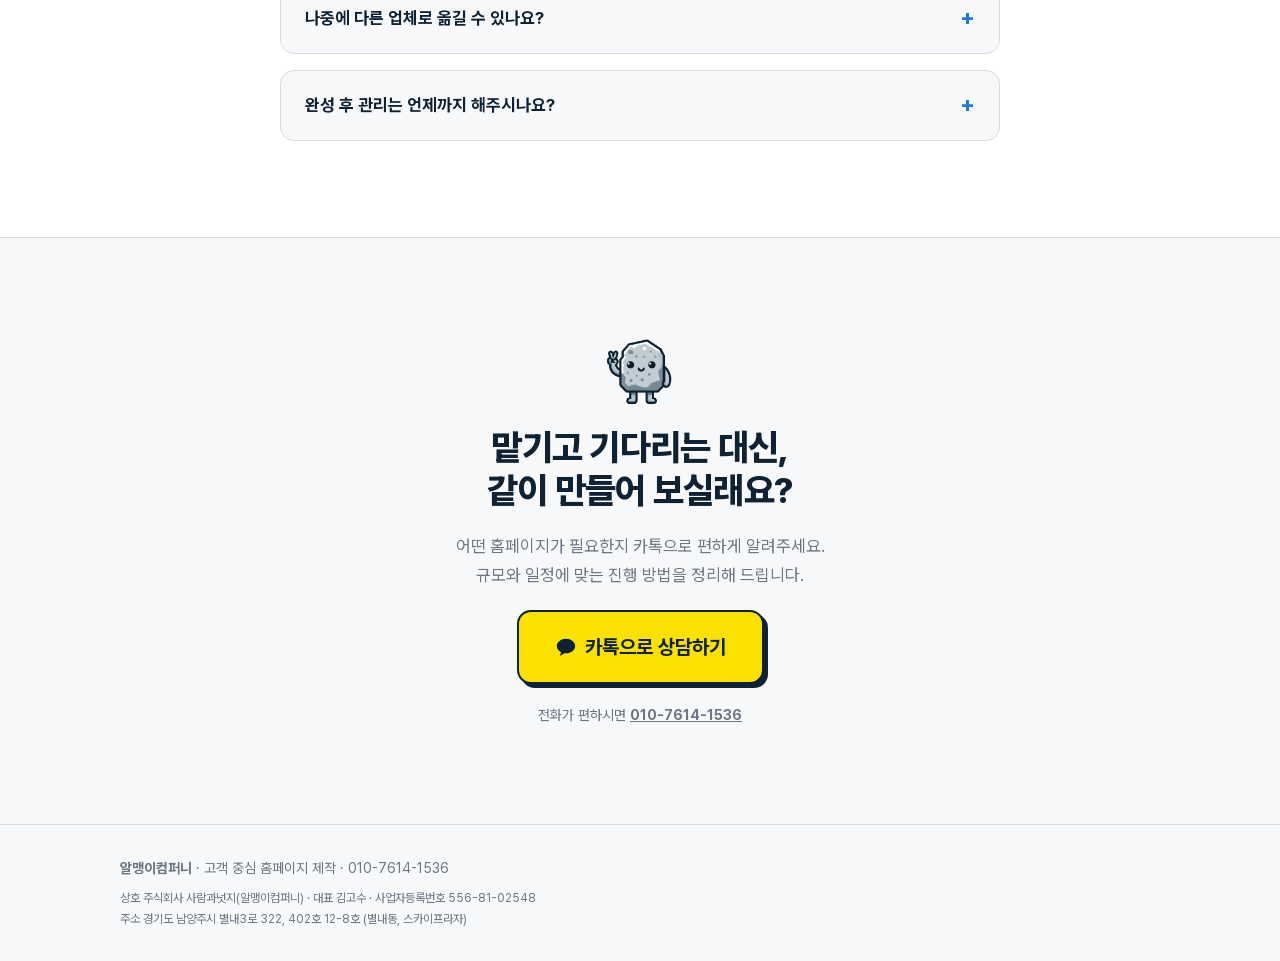
==== commit e8c08f00: "쌩초보 가이드 페이지 추가 및 요금표·FAQ 문구 교체 Co-Authored-By: Claude Opus 5.5 <noreply@anthropic.com>" ====
--- a/homepage-together/index.html
+++ b/homepage-together/index.html
@@ -41,7 +41,7 @@
       {
         "@type": "Question",
         "name": "컴퓨터를 잘 못하는데 에디터를 쓸 수 있을까요?",
-        "acceptedAnswer": { "@type": "Answer", "text": "사진을 올리고 글을 고치는 정도라 어렵지 않습니다. 사용 매뉴얼을 드리고, 스탠다드부터는 화상 교육도 해드립니다. 계약 전에 체험 페이지에서 미리 해보실 수 있습니다." }
+        "acceptedAnswer": { "@type": "Answer", "text": "사진을 올리고 글을 고치는 정도라 어렵지 않습니다. 누구나 따라 하는 쌩초보 가이드를 드리고, 스탠다드부터는 화상 교육도 해드립니다. 계약 전에 체험 페이지에서 미리 해보실 수 있습니다." }
       },
       {
         "@type": "Question",
@@ -245,7 +245,10 @@
       </div>
       <div class="alm-demo-cta js-reveal">
         <p>말로 듣는 것보다 한 번 만져보는 게 빠릅니다.</p>
-        <a class="alm-btn alm-btn--primary" href="editor/interior/">에디터 직접 해보기</a>
+        <div class="alm-demo-cta__actions">
+          <a class="alm-btn alm-btn--secondary" href="guide/">쌩초보 가이드</a>
+          <a class="alm-btn alm-btn--primary" href="editor/interior/">에디터 직접 해보기</a>
+        </div>
       </div>
     </div>
   </section>
@@ -339,7 +342,7 @@
             <li><img src="../assets/icons/check.svg" alt="" width="18" height="18">시안 1안 + 수정 2회</li>
             <li><img src="../assets/icons/check.svg" alt="" width="18" height="18">비공개 미리보기 + 확인 목록</li>
             <li><img src="../assets/icons/check.svg" alt="" width="18" height="18">에디터: 사진 교체</li>
-            <li><img src="../assets/icons/check.svg" alt="" width="18" height="18">사용 매뉴얼(PDF)</li>
+            <li><img src="../assets/icons/check.svg" alt="" width="18" height="18">쌩초보 가이드</li>
           </ul>
         </article>
         <article class="alm-price-card alm-price-card--featured js-reveal">
@@ -352,7 +355,7 @@
             <li><img src="../assets/icons/check.svg" alt="" width="18" height="18">시안 3안 중 선택</li>
             <li><img src="../assets/icons/check.svg" alt="" width="18" height="18">비공개 미리보기 + 확인 목록</li>
             <li><img src="../assets/icons/check.svg" alt="" width="18" height="18">에디터: 사진·초점·어둡기·문구</li>
-            <li><img src="../assets/icons/check.svg" alt="" width="18" height="18">사용 매뉴얼 + 화상 교육 1회</li>
+            <li><img src="../assets/icons/check.svg" alt="" width="18" height="18">쌩초보 가이드 + 화상 교육 1회</li>
           </ul>
         </article>
         <article class="alm-price-card js-reveal">
@@ -381,7 +384,7 @@
         </details>
         <details>
           <summary>컴퓨터를 잘 못하는데 에디터를 쓸 수 있을까요?</summary>
-          <p>사진을 올리고 글을 고치는 정도라 어렵지 않습니다. 사용 매뉴얼을 드리고, 스탠다드부터는 화상 교육도 해드립니다. 계약 전에 체험 페이지에서 미리 해보실 수 있습니다.</p>
+          <p>사진을 올리고 글을 고치는 정도라 어렵지 않습니다. 누구나 따라 하는 쌩초보 가이드를 드리고, 스탠다드부터는 화상 교육도 해드립니다. 계약 전에 체험 페이지에서 미리 해보실 수 있습니다.</p>
         </details>
         <details>
           <summary>시안 3개는 어떤 식으로 받나요?</summary>
--- a/assets/css/style.css
+++ b/assets/css/style.css
@@ -373,6 +373,7 @@
   box-shadow: var(--shadow-sticker);
 }
 .alm-demo-cta p { font-weight: 700; font-size: var(--fs-h3); line-height: 1.3; }
+.alm-demo-cta__actions { display: flex; flex-wrap: wrap; gap: var(--space-3); }
 
 /* ---------- 실측 스탯 ---------- */
 .alm-stats {
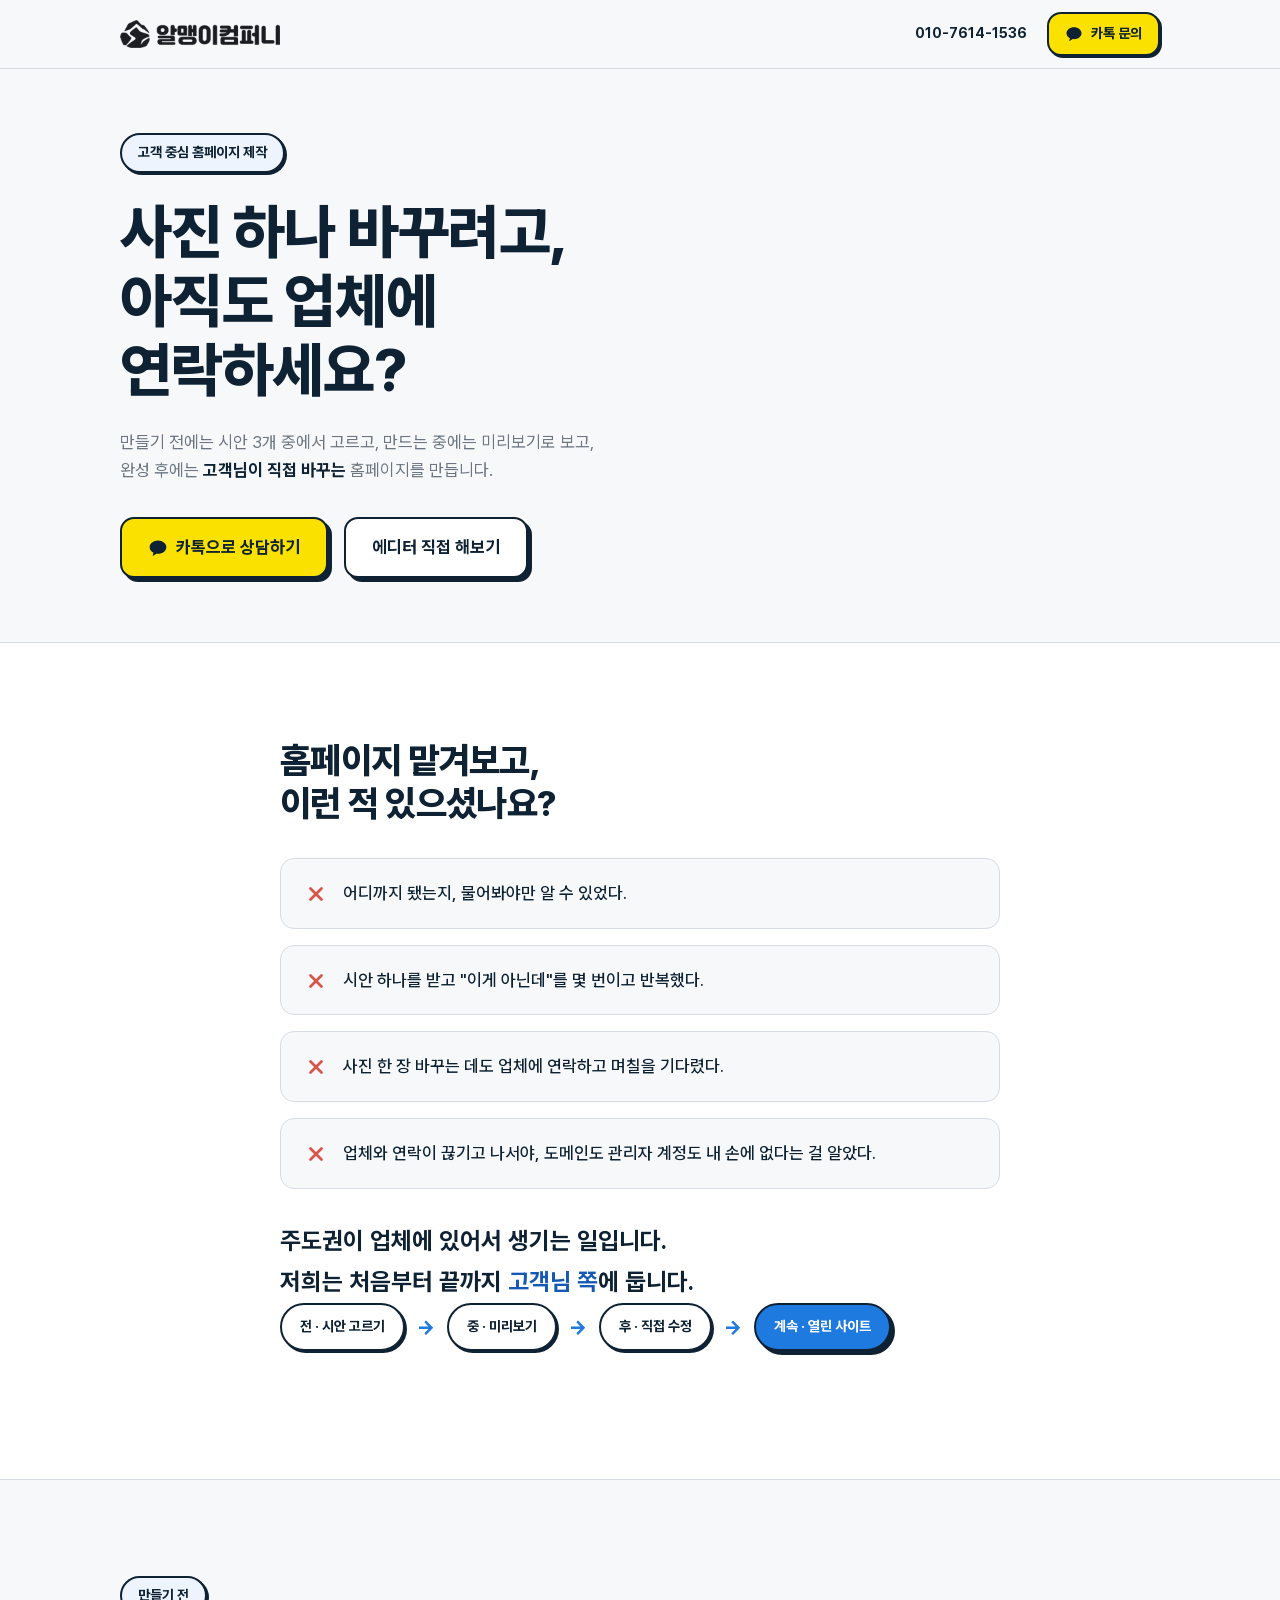
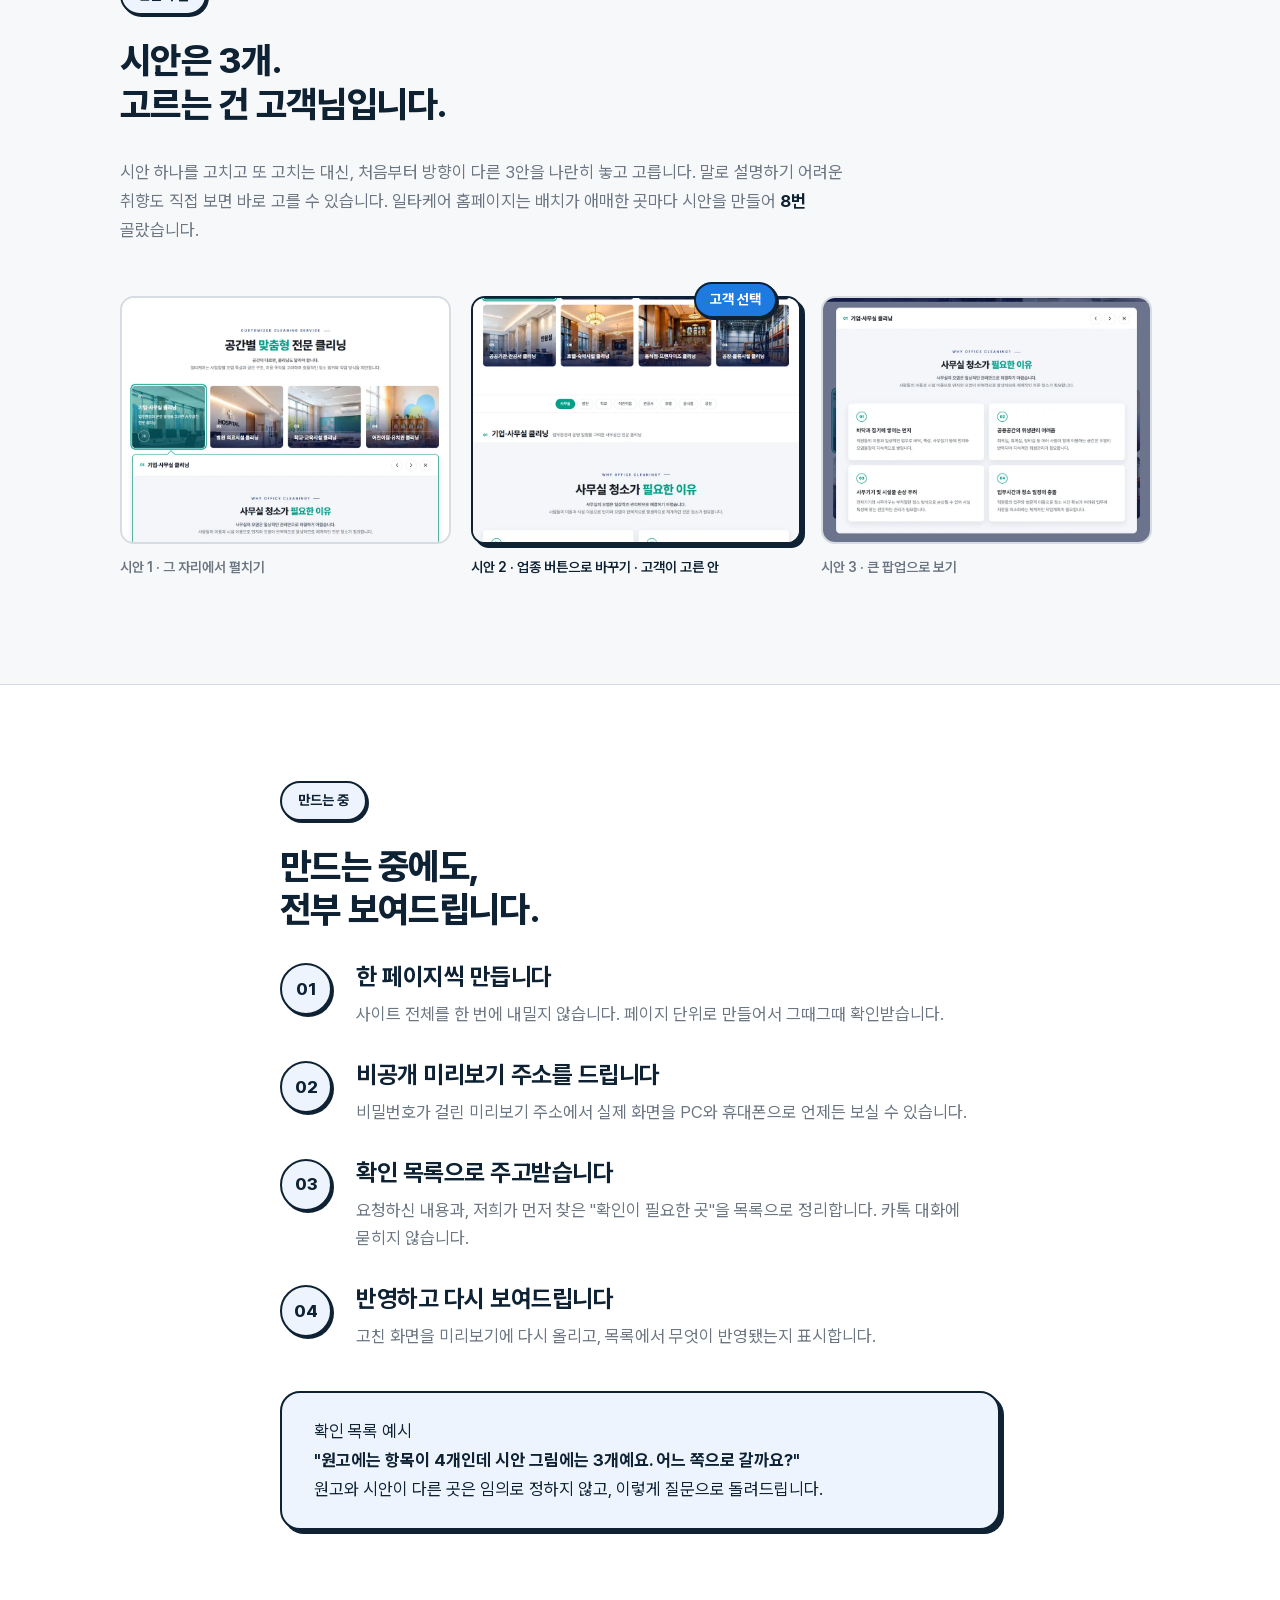
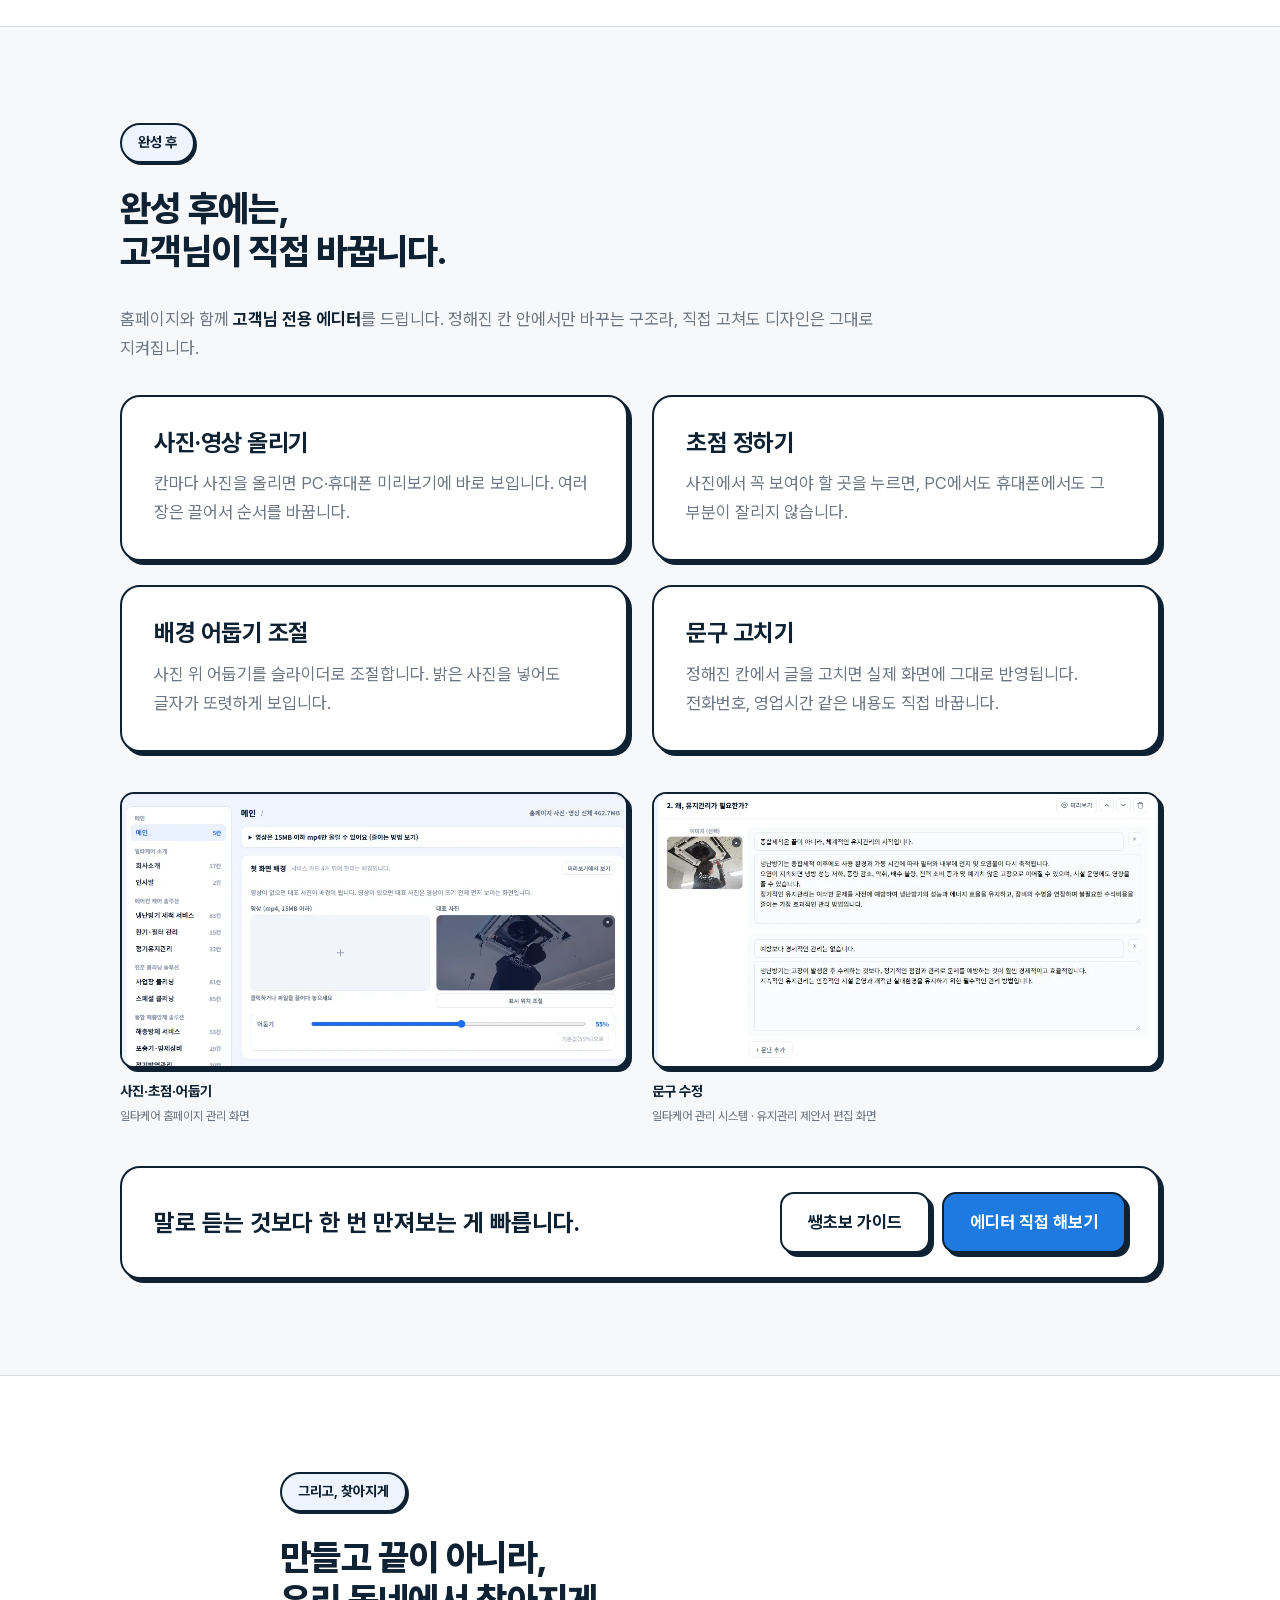
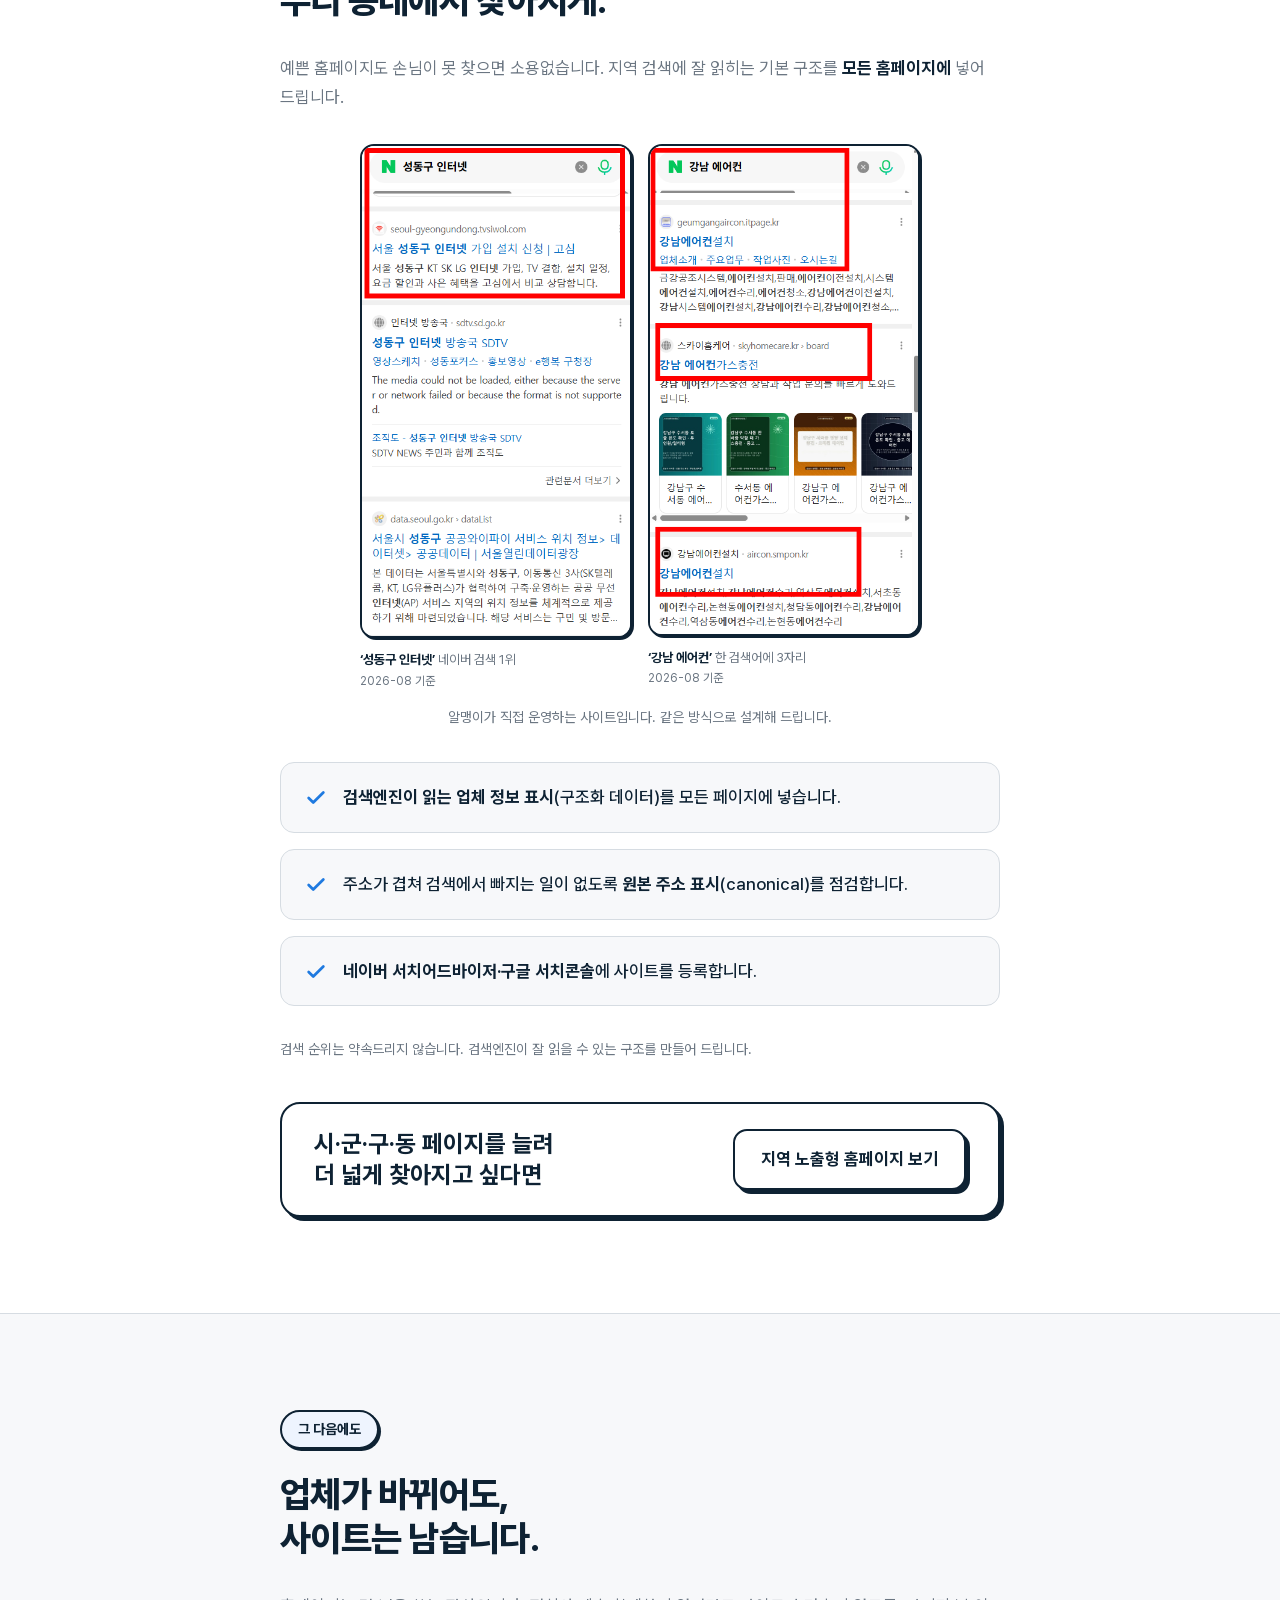
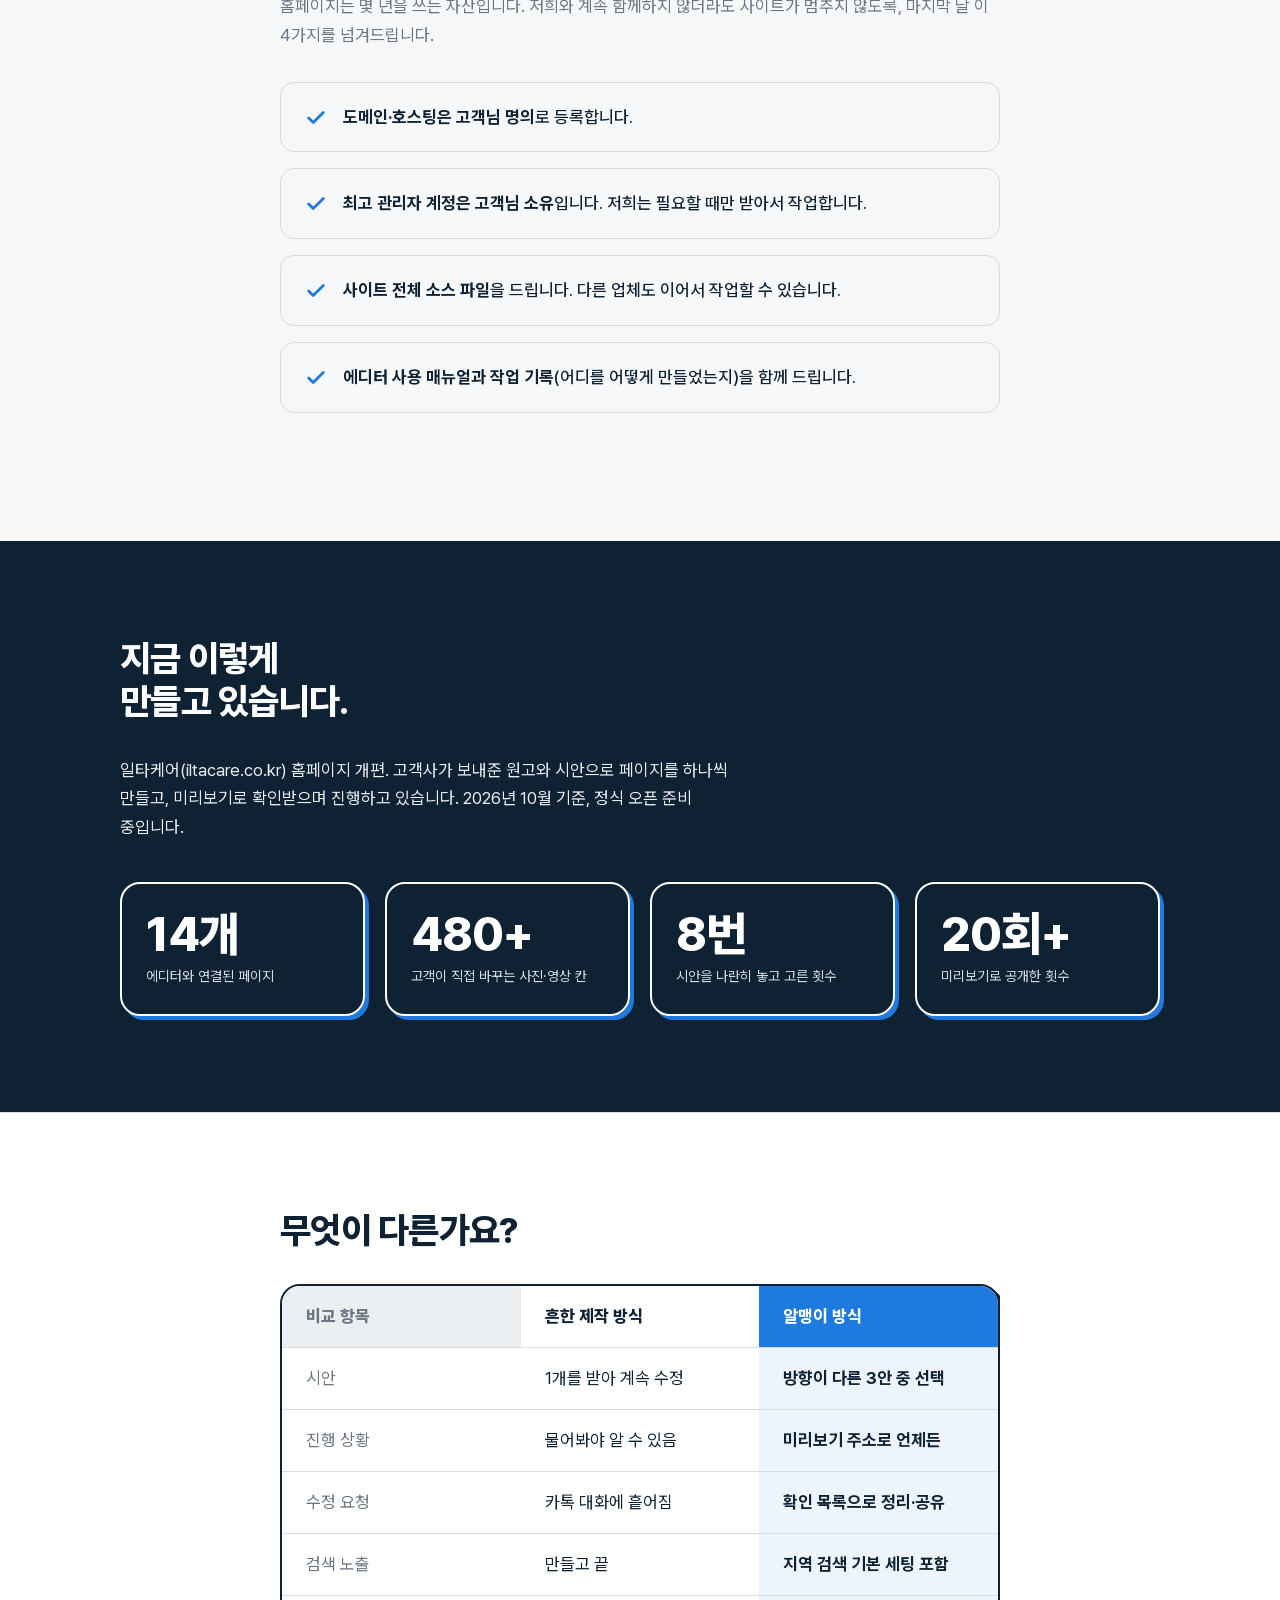
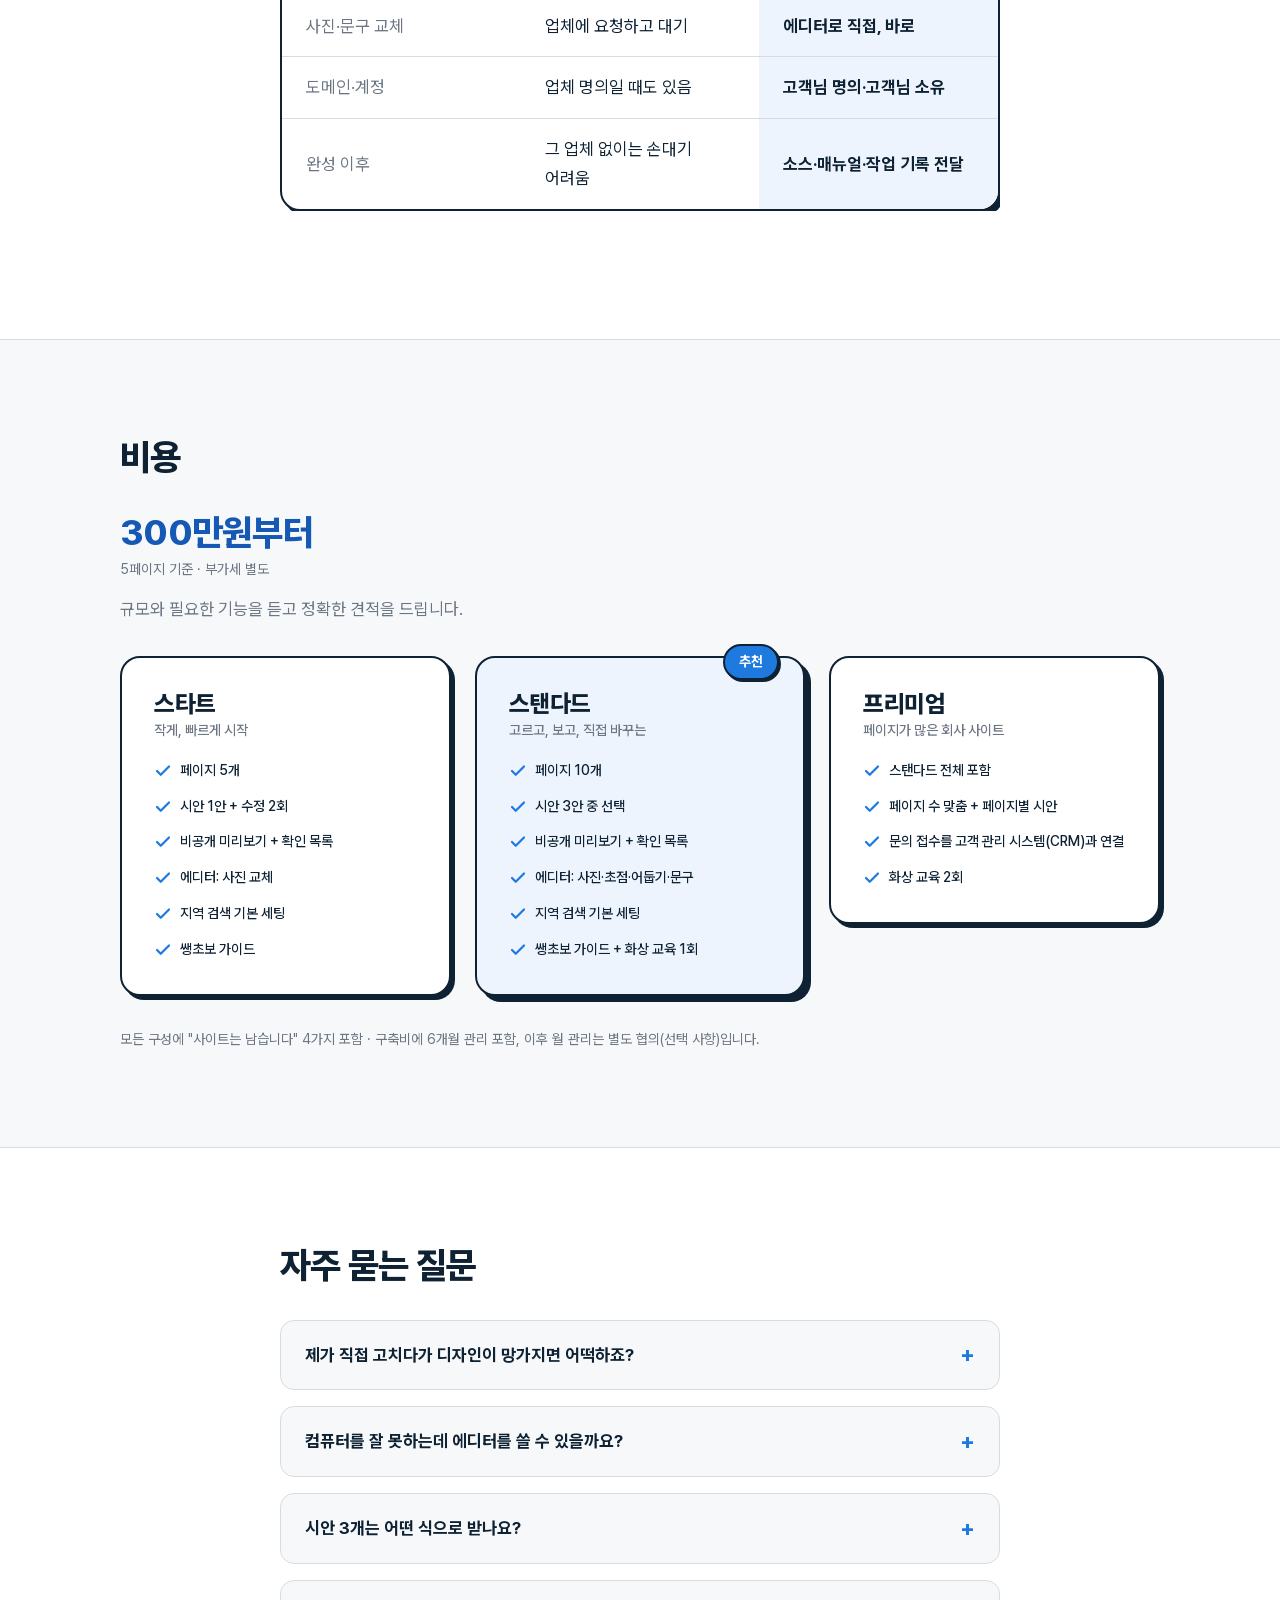
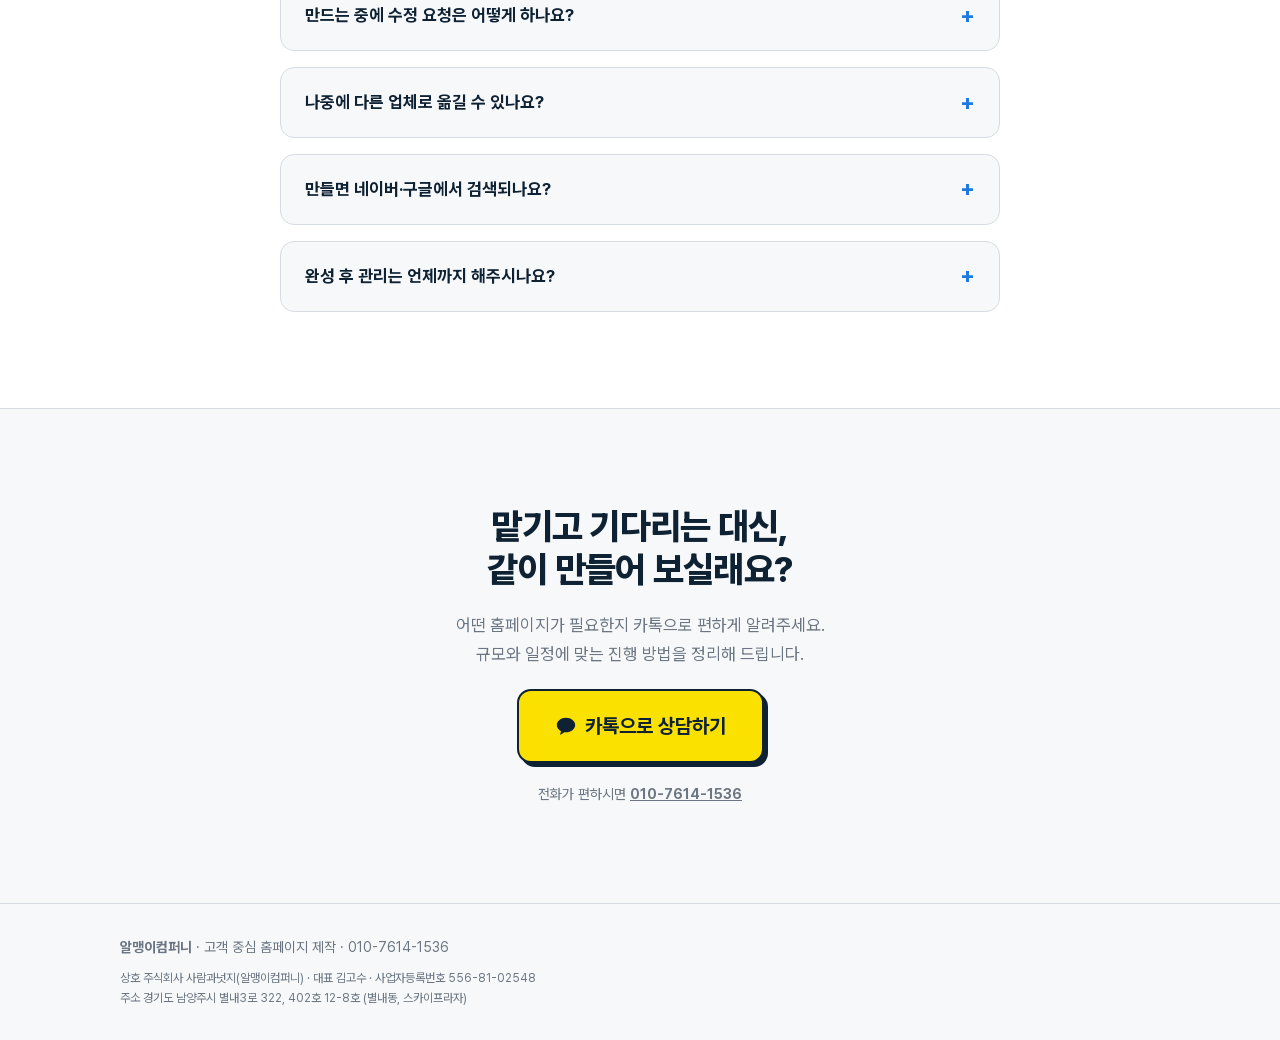
==== commit 0fc17b06: "로고 교체, 지역 검색 섹션 추가, 비용 표기 개편 Co-Authored-By: Claude Opus 5.5 <noreply@anthropic.com>" ====
--- a/homepage-together/index.html
+++ b/homepage-together/index.html
@@ -14,14 +14,15 @@
   <meta property="og:image:width" content="1200">
   <meta property="og:image:height" content="630">
   <link rel="canonical" href="https://rmeng2tv.github.io/proposals/homepage-together/">
-  <link rel="icon" type="image/png" href="../assets/img/logo-symbol.png">
+  <link rel="icon" type="image/png" sizes="32x32" href="../assets/img/favicon-32.png">
+  <link rel="apple-touch-icon" href="../assets/img/apple-touch-icon.png">
   <link rel="stylesheet" href="../assets/css/style.css">
   <script type="application/ld+json">
   {
     "@context": "https://schema.org",
     "@type": "ProfessionalService",
     "name": "알맹이컴퍼니 · 고객 중심 홈페이지 제작",
-    "description": "시안 3안 선택, 비공개 미리보기, 고객용 에디터(사진·초점·배경 어둡기·문구), 도메인·계정·소스 파일 고객 소유를 기본으로 하는 홈페이지 제작. 구축비에 6개월 관리 포함.",
+    "description": "시안 3안 선택, 비공개 미리보기, 고객용 에디터(사진·초점·배경 어둡기·문구), 지역 검색 기본 세팅, 도메인·계정·소스 파일 고객 소유를 기본으로 하는 홈페이지 제작. 구축비에 6개월 관리 포함.",
     "telephone": "+82-10-7614-1536",
     "url": "https://rmeng2tv.github.io/proposals/homepage-together/",
     "areaServed": "KR",
@@ -46,7 +47,7 @@
       {
         "@type": "Question",
         "name": "시안 3개는 어떤 식으로 받나요?",
-        "acceptedAnswer": { "@type": "Answer", "text": "메인 화면처럼 사이트 인상을 정하는 핵심 화면을 방향이 다른 3안으로 만들어, 한 화면에서 버튼으로 바꿔 보며 고르실 수 있게 드립니다. 스타트 요금은 1안과 수정 2회입니다." }
+        "acceptedAnswer": { "@type": "Answer", "text": "메인 화면처럼 사이트 인상을 정하는 핵심 화면을 방향이 다른 3안으로 만들어, 한 화면에서 버튼으로 바꿔 보며 고르실 수 있게 드립니다. 가장 작은 구성은 1안과 수정 2회입니다." }
       },
       {
         "@type": "Question",
@@ -57,6 +58,11 @@
         "@type": "Question",
         "name": "나중에 다른 업체로 옮길 수 있나요?",
         "acceptedAnswer": { "@type": "Answer", "text": "네. 도메인·호스팅은 고객님 명의, 관리자 계정은 고객님 소유이고, 소스 파일과 작업 기록도 드리기 때문에 다른 업체가 이어서 작업할 수 있습니다." }
+      },
+      {
+        "@type": "Question",
+        "name": "만들면 네이버·구글에서 검색되나요?",
+        "acceptedAnswer": { "@type": "Answer", "text": "모든 홈페이지에 지역 검색 기본 세팅(검색엔진이 읽는 업체 정보 표시, 원본 주소 표시, 네이버·구글 검색 등록)을 해 드립니다. 다만 검색 순위는 여러 요소로 정해지기 때문에 특정 순위를 약속드리지는 않습니다. 시·군·구·동 지역별 페이지까지 넓히고 싶으시면 지역 노출형 홈페이지를 함께 안내해 드립니다." }
       },
       {
         "@type": "Question",
@@ -72,8 +78,7 @@
 <header class="alm-header">
   <div class="alm-container alm-header__inner">
     <a class="alm-header__brand" href="#top">
-      <img src="../assets/img/logo-symbol.png" alt="알맹이컴퍼니 조약돌 마스코트" width="36" height="36">
-      <span>알맹이컴퍼니</span>
+      <img src="../assets/img/logo.png" alt="알맹이컴퍼니" width="160" height="28">
     </a>
     <div class="alm-header__actions">
       <a class="alm-header__tel" href="tel:01076141536">010-7614-1536</a>
@@ -100,9 +105,6 @@
           </a>
           <a class="alm-btn alm-btn--secondary" href="editor/interior/">에디터 직접 해보기</a>
         </div>
-      </div>
-      <div class="alm-hero__mascot">
-        <img src="../assets/img/logo-symbol.png" alt="" width="220" height="220">
       </div>
     </div>
   </section>
@@ -255,6 +257,44 @@
 
   <section class="alm-section alm-section--white">
     <div class="alm-container alm-narrow">
+      <p class="alm-pill js-reveal">그리고, 찾아지게</p>
+      <h2 class="alm-h2 js-reveal">만들고 끝이 아니라,<br>우리 동네에서 찾아지게.</h2>
+      <p class="alm-body-lead js-reveal">예쁜 홈페이지도 손님이 못 찾으면 소용없습니다. 지역 검색에 잘 읽히는 기본 구조를 <strong>모든 홈페이지에</strong> 넣어 드립니다.</p>
+      <div class="alm-case__proofs alm-case__proofs--pair js-reveal">
+        <figure>
+          <img src="../assets/img/case/case-internet.png" alt="네이버에서 ‘성동구 인터넷’ 검색 시 최상단에 노출된 운영 사이트 캡처" width="434" height="794" loading="lazy">
+          <figcaption><strong>‘성동구 인터넷’</strong> 네이버 검색 1위<span>2026-08 기준</span></figcaption>
+        </figure>
+        <figure>
+          <img src="../assets/img/case/case-aircon.png" alt="네이버에서 ‘강남 에어컨’ 검색 시 세 자리에 노출된 운영 사이트들 캡처" width="445" height="810" loading="lazy">
+          <figcaption><strong>‘강남 에어컨’</strong> 한 검색어에 3자리<span>2026-08 기준</span></figcaption>
+        </figure>
+      </div>
+      <p class="alm-note alm-note--center js-reveal">알맹이가 직접 운영하는 사이트입니다. 같은 방식으로 설계해 드립니다.</p>
+      <ul class="alm-problem js-reveal">
+        <li>
+          <img src="../assets/icons/check.svg" alt="" width="22" height="22">
+          <span><strong>검색엔진이 읽는 업체 정보 표시</strong>(구조화 데이터)를 모든 페이지에 넣습니다.</span>
+        </li>
+        <li>
+          <img src="../assets/icons/check.svg" alt="" width="22" height="22">
+          <span>주소가 겹쳐 검색에서 빠지는 일이 없도록 <strong>원본 주소 표시</strong>(canonical)를 점검합니다.</span>
+        </li>
+        <li>
+          <img src="../assets/icons/check.svg" alt="" width="22" height="22">
+          <span><strong>네이버 서치어드바이저·구글 서치콘솔</strong>에 사이트를 등록합니다.</span>
+        </li>
+      </ul>
+      <p class="alm-note js-reveal">검색 순위는 약속드리지 않습니다. 검색엔진이 잘 읽을 수 있는 구조를 만들어 드립니다.</p>
+      <div class="alm-demo-cta js-reveal">
+        <p>시·군·구·동 페이지를 늘려<br>더 넓게 찾아지고 싶다면</p>
+        <a class="alm-btn alm-btn--secondary" href="../seo-jiyeok/">지역 노출형 홈페이지 보기</a>
+      </div>
+    </div>
+  </section>
+
+  <section class="alm-section">
+    <div class="alm-container alm-narrow">
       <p class="alm-pill js-reveal">그 다음에도</p>
       <h2 class="alm-h2 js-reveal">업체가 바뀌어도,<br>사이트는 남습니다.</h2>
       <p class="alm-body-lead js-reveal">홈페이지는 몇 년을 쓰는 자산입니다. 저희와 계속 함께하지 않더라도 사이트가 멈추지 않도록, 마지막 날 이 4가지를 넘겨드립니다.</p>
@@ -320,6 +360,7 @@
             <tr><td>시안</td><td>1개를 받아 계속 수정</td><td>방향이 다른 3안 중 선택</td></tr>
             <tr><td>진행 상황</td><td>물어봐야 알 수 있음</td><td>미리보기 주소로 언제든</td></tr>
             <tr><td>수정 요청</td><td>카톡 대화에 흩어짐</td><td>확인 목록으로 정리·공유</td></tr>
+            <tr><td>검색 노출</td><td>만들고 끝</td><td>지역 검색 기본 세팅 포함</td></tr>
             <tr><td>사진·문구 교체</td><td>업체에 요청하고 대기</td><td>에디터로 직접, 바로</td></tr>
             <tr><td>도메인·계정</td><td>업체 명의일 때도 있음</td><td>고객님 명의·고객님 소유</td></tr>
             <tr><td>완성 이후</td><td>그 업체 없이는 손대기 어려움</td><td>소스·매뉴얼·작업 기록 전달</td></tr>
@@ -331,17 +372,19 @@
 
   <section class="alm-section" id="pricing">
     <div class="alm-container">
-      <h2 class="alm-h2 js-reveal">요금</h2>
+      <h2 class="alm-h2 js-reveal">비용</h2>
+      <p class="alm-price-start js-reveal"><strong>300만원부터</strong><span>5페이지 기준 · 부가세 별도</span></p>
+      <p class="alm-body-lead js-reveal">규모와 필요한 기능을 듣고 정확한 견적을 드립니다.</p>
       <div class="alm-pricing">
         <article class="alm-price-card js-reveal">
           <h3>스타트</h3>
           <p class="alm-price-card__tag">작게, 빠르게 시작</p>
-          <p class="alm-price-card__price">300<span>만원</span></p>
           <ul>
             <li><img src="../assets/icons/check.svg" alt="" width="18" height="18">페이지 5개</li>
             <li><img src="../assets/icons/check.svg" alt="" width="18" height="18">시안 1안 + 수정 2회</li>
             <li><img src="../assets/icons/check.svg" alt="" width="18" height="18">비공개 미리보기 + 확인 목록</li>
             <li><img src="../assets/icons/check.svg" alt="" width="18" height="18">에디터: 사진 교체</li>
+            <li><img src="../assets/icons/check.svg" alt="" width="18" height="18">지역 검색 기본 세팅</li>
             <li><img src="../assets/icons/check.svg" alt="" width="18" height="18">쌩초보 가이드</li>
           </ul>
         </article>
@@ -349,19 +392,18 @@
           <span class="alm-badge">추천</span>
           <h3>스탠다드</h3>
           <p class="alm-price-card__tag">고르고, 보고, 직접 바꾸는</p>
-          <p class="alm-price-card__price">500<span>만원</span></p>
           <ul>
             <li><img src="../assets/icons/check.svg" alt="" width="18" height="18">페이지 10개</li>
             <li><img src="../assets/icons/check.svg" alt="" width="18" height="18">시안 3안 중 선택</li>
             <li><img src="../assets/icons/check.svg" alt="" width="18" height="18">비공개 미리보기 + 확인 목록</li>
             <li><img src="../assets/icons/check.svg" alt="" width="18" height="18">에디터: 사진·초점·어둡기·문구</li>
+            <li><img src="../assets/icons/check.svg" alt="" width="18" height="18">지역 검색 기본 세팅</li>
             <li><img src="../assets/icons/check.svg" alt="" width="18" height="18">쌩초보 가이드 + 화상 교육 1회</li>
           </ul>
         </article>
         <article class="alm-price-card js-reveal">
           <h3>프리미엄</h3>
           <p class="alm-price-card__tag">페이지가 많은 회사 사이트</p>
-          <p class="alm-price-card__price alm-price-card__price--text">별도 견적</p>
           <ul>
             <li><img src="../assets/icons/check.svg" alt="" width="18" height="18">스탠다드 전체 포함</li>
             <li><img src="../assets/icons/check.svg" alt="" width="18" height="18">페이지 수 맞춤 + 페이지별 시안</li>
@@ -370,7 +412,7 @@
           </ul>
         </article>
       </div>
-      <p class="alm-pricing__note js-reveal">부가세 별도 · 모든 요금에 "사이트는 남습니다" 4가지 포함 · 구축비에 6개월 관리 포함, 이후 월 관리는 별도 협의(선택 사항)입니다.</p>
+      <p class="alm-pricing__note js-reveal">모든 구성에 "사이트는 남습니다" 4가지 포함 · 구축비에 6개월 관리 포함, 이후 월 관리는 별도 협의(선택 사항)입니다.</p>
     </div>
   </section>
 
@@ -388,7 +430,7 @@
         </details>
         <details>
           <summary>시안 3개는 어떤 식으로 받나요?</summary>
-          <p>메인 화면처럼 사이트 인상을 정하는 핵심 화면을 방향이 다른 3안으로 만들어, 한 화면에서 버튼으로 바꿔 보며 고르실 수 있게 드립니다. 스타트 요금은 1안과 수정 2회입니다.</p>
+          <p>메인 화면처럼 사이트 인상을 정하는 핵심 화면을 방향이 다른 3안으로 만들어, 한 화면에서 버튼으로 바꿔 보며 고르실 수 있게 드립니다. 가장 작은 구성은 1안과 수정 2회입니다.</p>
         </details>
         <details>
           <summary>만드는 중에 수정 요청은 어떻게 하나요?</summary>
@@ -399,6 +441,10 @@
           <p>네. 도메인·호스팅은 고객님 명의, 관리자 계정은 고객님 소유이고, 소스 파일과 작업 기록도 드리기 때문에 다른 업체가 이어서 작업할 수 있습니다.</p>
         </details>
         <details>
+          <summary>만들면 네이버·구글에서 검색되나요?</summary>
+          <p>모든 홈페이지에 지역 검색 기본 세팅(검색엔진이 읽는 업체 정보 표시, 원본 주소 표시, 네이버·구글 검색 등록)을 해 드립니다. 다만 검색 순위는 여러 요소로 정해지기 때문에 특정 순위를 약속드리지는 않습니다. 시·군·구·동 지역별 페이지까지 넓히고 싶으시면 지역 노출형 홈페이지를 함께 안내해 드립니다.</p>
+        </details>
+        <details>
           <summary>완성 후 관리는 언제까지 해주시나요?</summary>
           <p>구축비에 오픈 후 6개월 관리가 포함되어 있습니다. 이후에는 필요하실 때 월 단위로 별도 협의합니다.</p>
         </details>
@@ -408,7 +454,6 @@
 
   <section class="alm-section alm-cta">
     <div class="alm-container alm-cta__inner js-reveal">
-      <img src="../assets/img/logo-symbol.png" alt="" width="72" height="72">
       <h2 class="alm-h2">맡기고 기다리는 대신,<br>같이 만들어 보실래요?</h2>
       <p>어떤 홈페이지가 필요한지 카톡으로 편하게 알려주세요.<br>규모와 일정에 맞는 진행 방법을 정리해 드립니다.</p>
       <a class="alm-btn alm-btn--kakao alm-btn--lg" href="https://pf.kakao.com/_epaxbn/chat" target="_blank" rel="noopener">
--- a/assets/css/style.css
+++ b/assets/css/style.css
@@ -143,14 +143,8 @@
   padding-top: var(--space-3);
   padding-bottom: var(--space-3);
 }
-.alm-header__brand {
-  display: inline-flex;
-  align-items: center;
-  gap: var(--space-3);
-  font-weight: 800;
-  font-size: 18px;
-  text-decoration: none;
-}
+.alm-header__brand { display: inline-flex; align-items: center; }
+.alm-header__brand img { display: block; height: 28px; width: auto; }
 .alm-header__actions { display: inline-flex; align-items: center; gap: var(--space-5); }
 .alm-header__tel { display: none; font-weight: 700; font-size: var(--fs-sm); text-decoration: none; }
 
@@ -186,17 +180,7 @@
 .alm-hero__sub { color: var(--fg-2); margin-bottom: var(--space-8); }
 .alm-hero__sub strong { color: var(--fg-1); }
 .alm-hero__actions { display: flex; flex-wrap: wrap; gap: var(--space-4); }
-.alm-hero__mascot { text-align: center; }
-.alm-hero__mascot img { animation: alm-bob 3.2s ease-in-out infinite; }
-
-@keyframes alm-bob {
-  0%, 100% { transform: translateY(0); }
-  50% { transform: translateY(-12px); }
-}
-
-@media (min-width: 768px) {
-  .alm-hero__grid { grid-template-columns: 1.6fr 1fr; }
-}
+.alm-hero__copy { max-width: 820px; }
 
 /* ---------- 섹션 공통 ---------- */
 .alm-section { padding: var(--space-16) 0; }
@@ -313,6 +297,13 @@
 @media (min-width: 768px) {
   .alm-case__proofs { grid-template-columns: repeat(2, minmax(0, 1fr)); align-items: start; }
 }
+
+/* 검색 결과 캡처 2장: 휴대폰에서도 나란히 */
+.alm-case__proofs--pair { grid-template-columns: repeat(2, minmax(0, 1fr)); gap: var(--space-4); max-width: 560px; margin: 0 auto var(--space-4); }
+.alm-case__proofs--pair img { box-shadow: var(--shadow-sticker-sm); }
+.alm-case__proofs--pair figcaption { font-size: 13px; line-height: 1.5; }
+.alm-note { margin-bottom: var(--space-8); font-size: var(--fs-sm); color: var(--fg-2); }
+.alm-note--center { text-align: center; }
 
 /* ---------- 포트폴리오 캐러셀 ---------- */
 .alm-portfolio { overflow-x: auto; scroll-snap-type: x mandatory; -webkit-overflow-scrolling: touch; padding-bottom: var(--space-2); }
@@ -443,6 +434,9 @@
 }
 
 /* ---------- 요금 ---------- */
+.alm-price-start { margin-bottom: var(--space-3); }
+.alm-price-start strong { display: block; font-size: var(--fs-h2); font-weight: 800; line-height: 1.2; letter-spacing: -0.02em; color: var(--sky-700); }
+.alm-price-start span { font-size: var(--fs-sm); color: var(--fg-2); }
 .alm-pricing { display: grid; grid-template-columns: 1fr; gap: var(--space-6); align-items: start; }
 .alm-price-card {
   position: relative;
@@ -588,7 +582,6 @@
 
 @media (prefers-reduced-motion: reduce) {
   html { scroll-behavior: auto; }
-  .alm-hero__mascot img { animation: none; }
   .js-reveal { opacity: 1; transform: none; transition: none; }
   .alm-btn, .alm-card { transition: none; }
 }
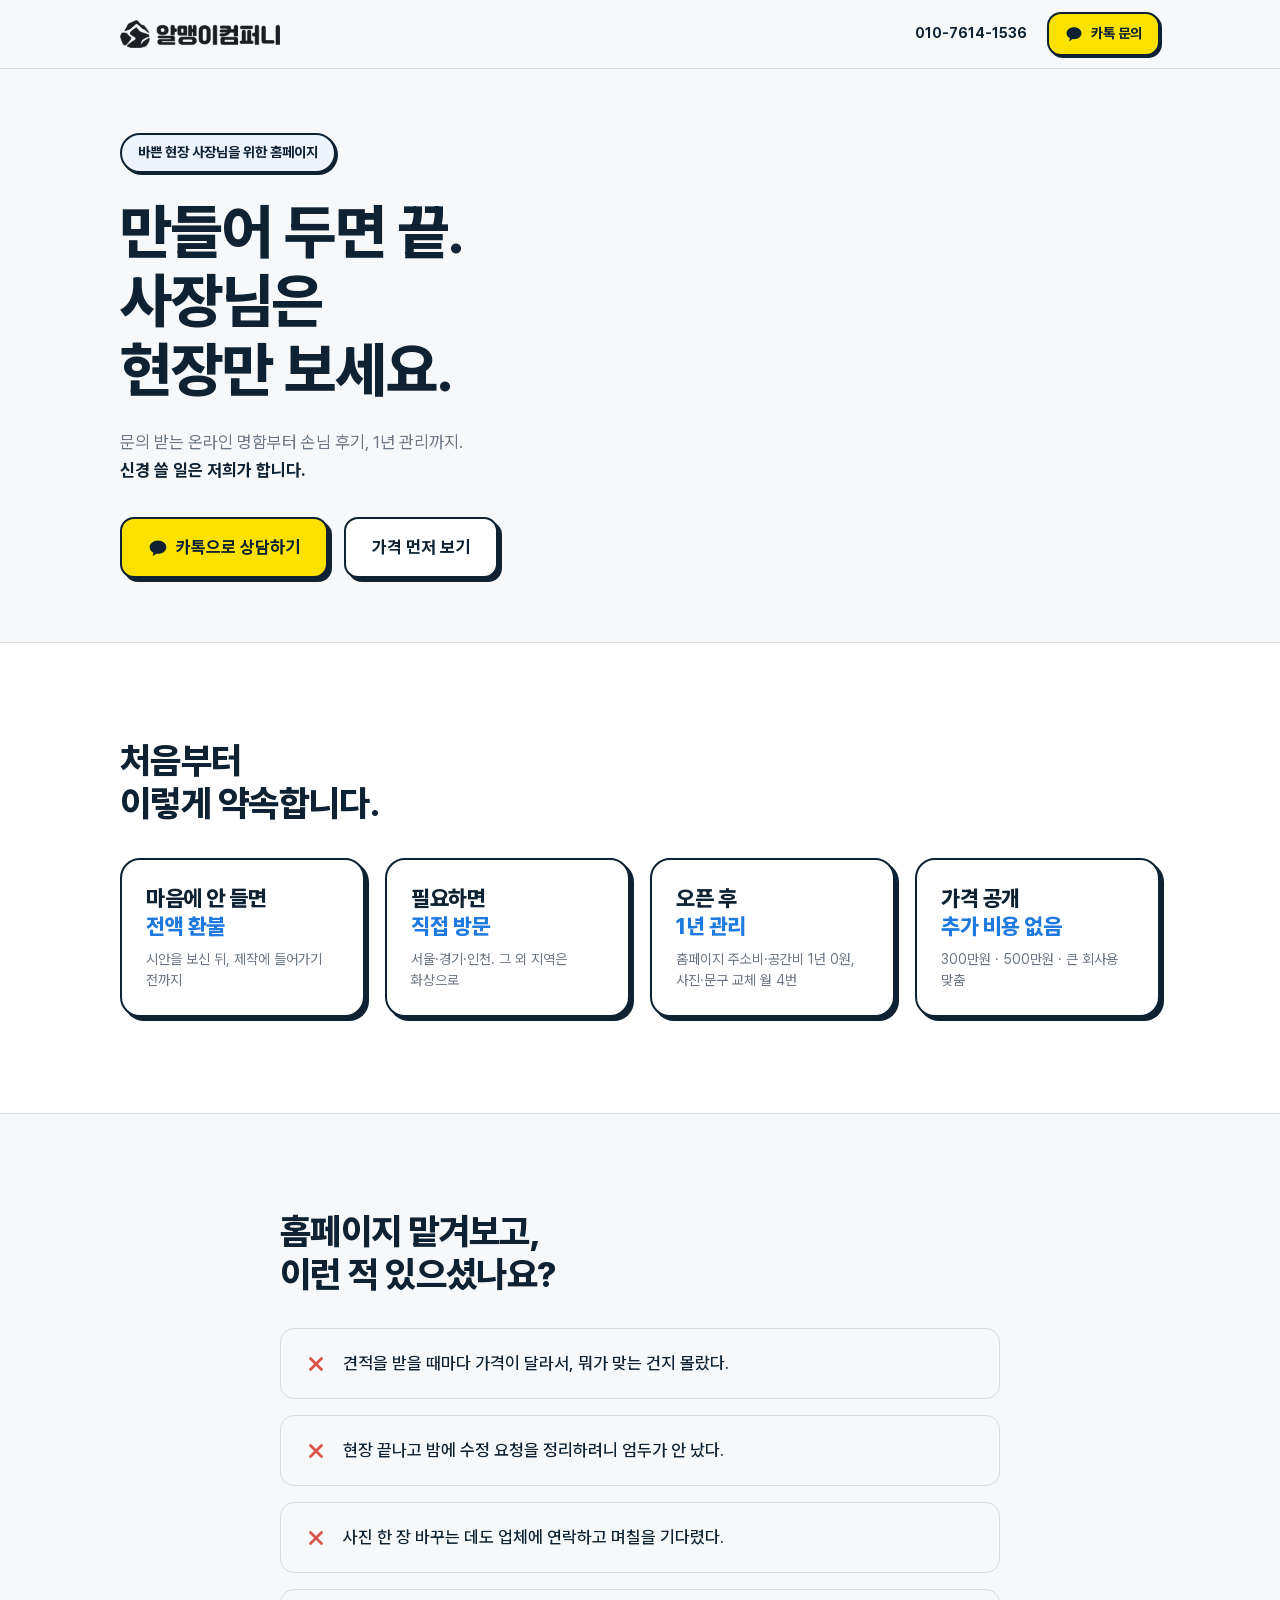
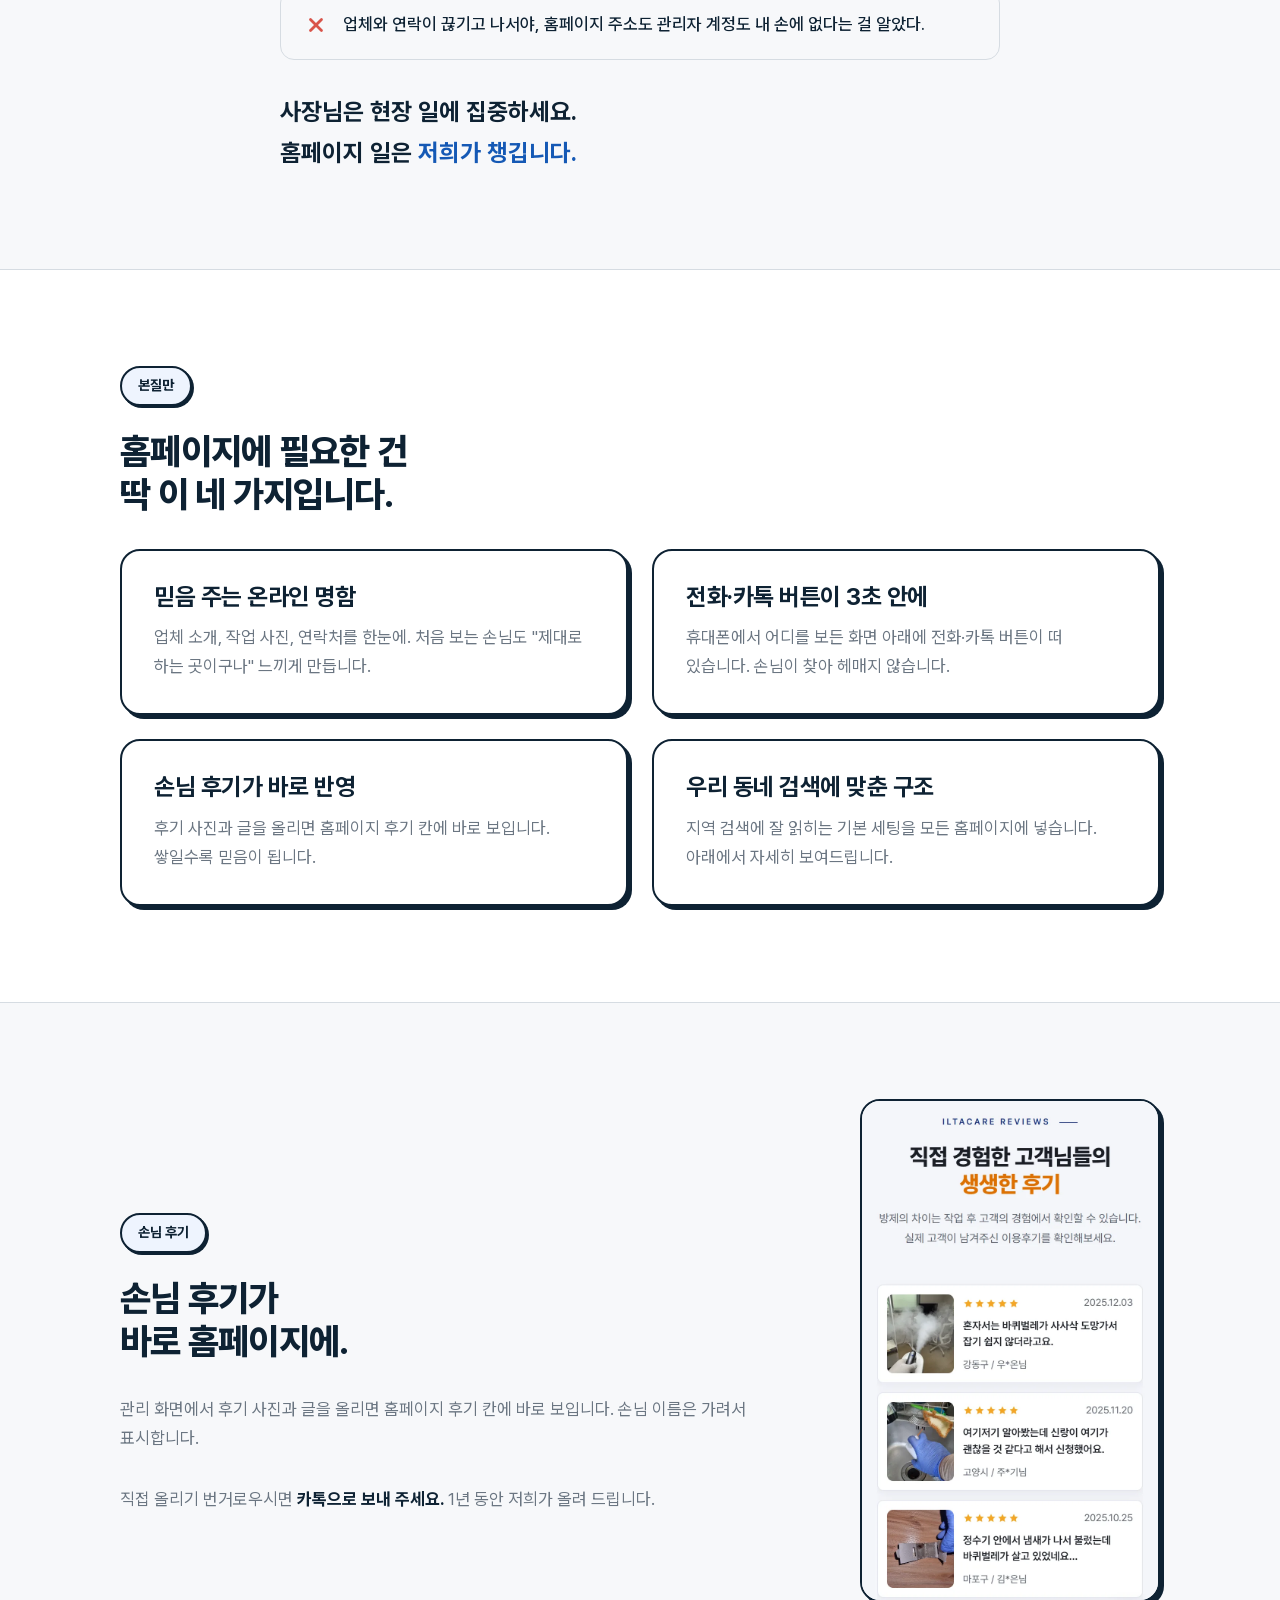
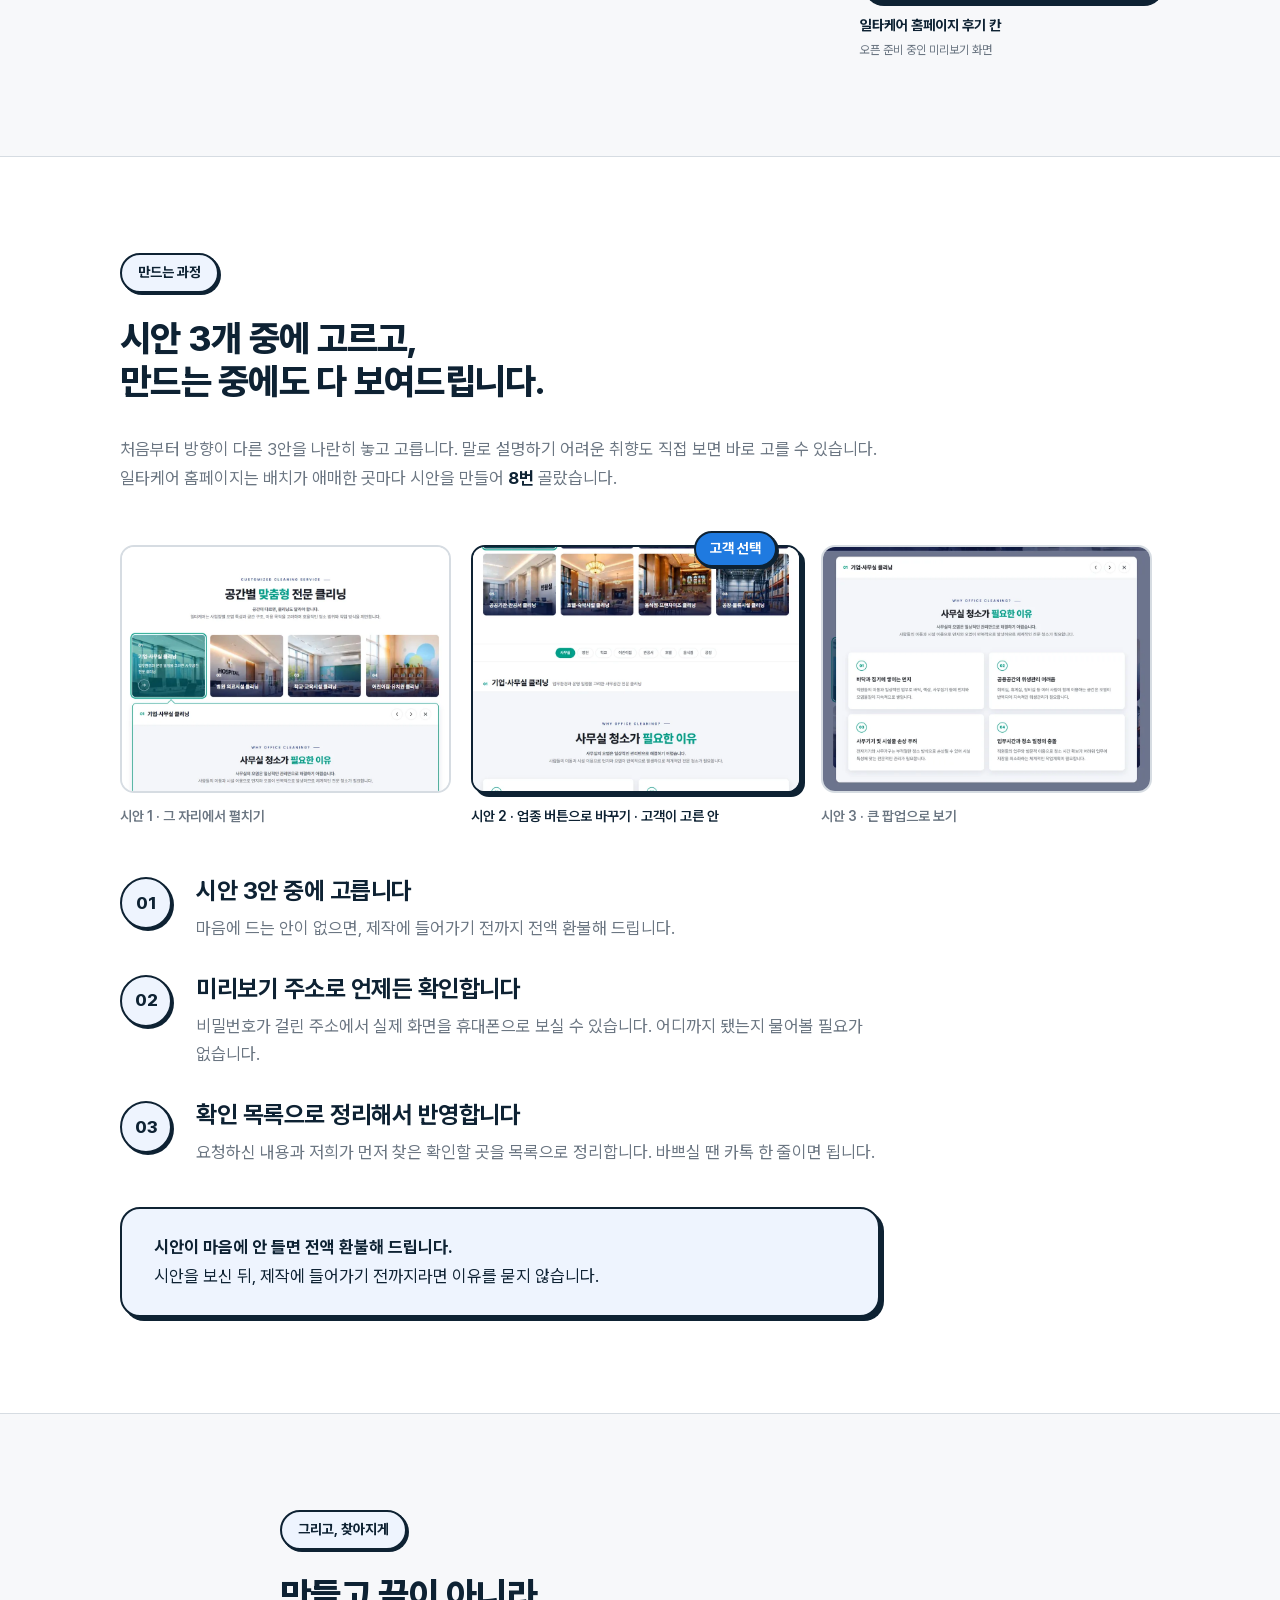
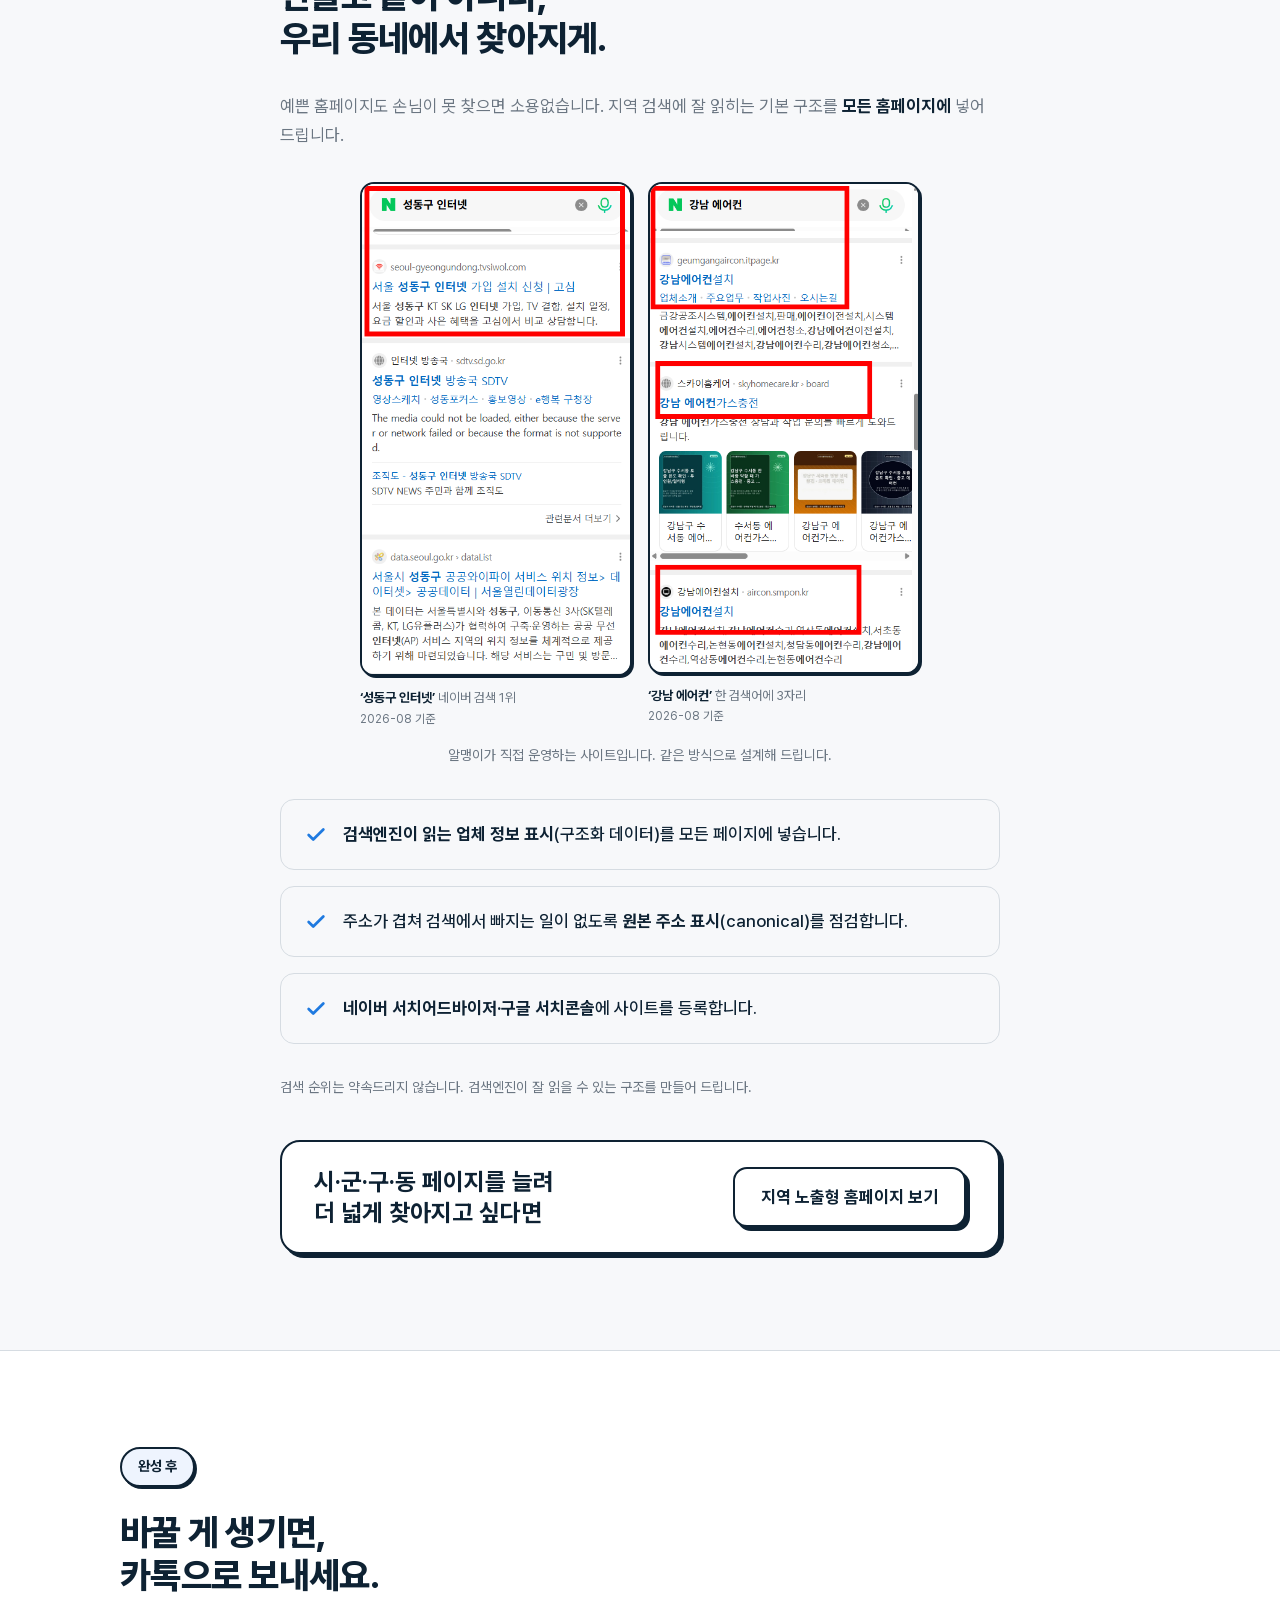
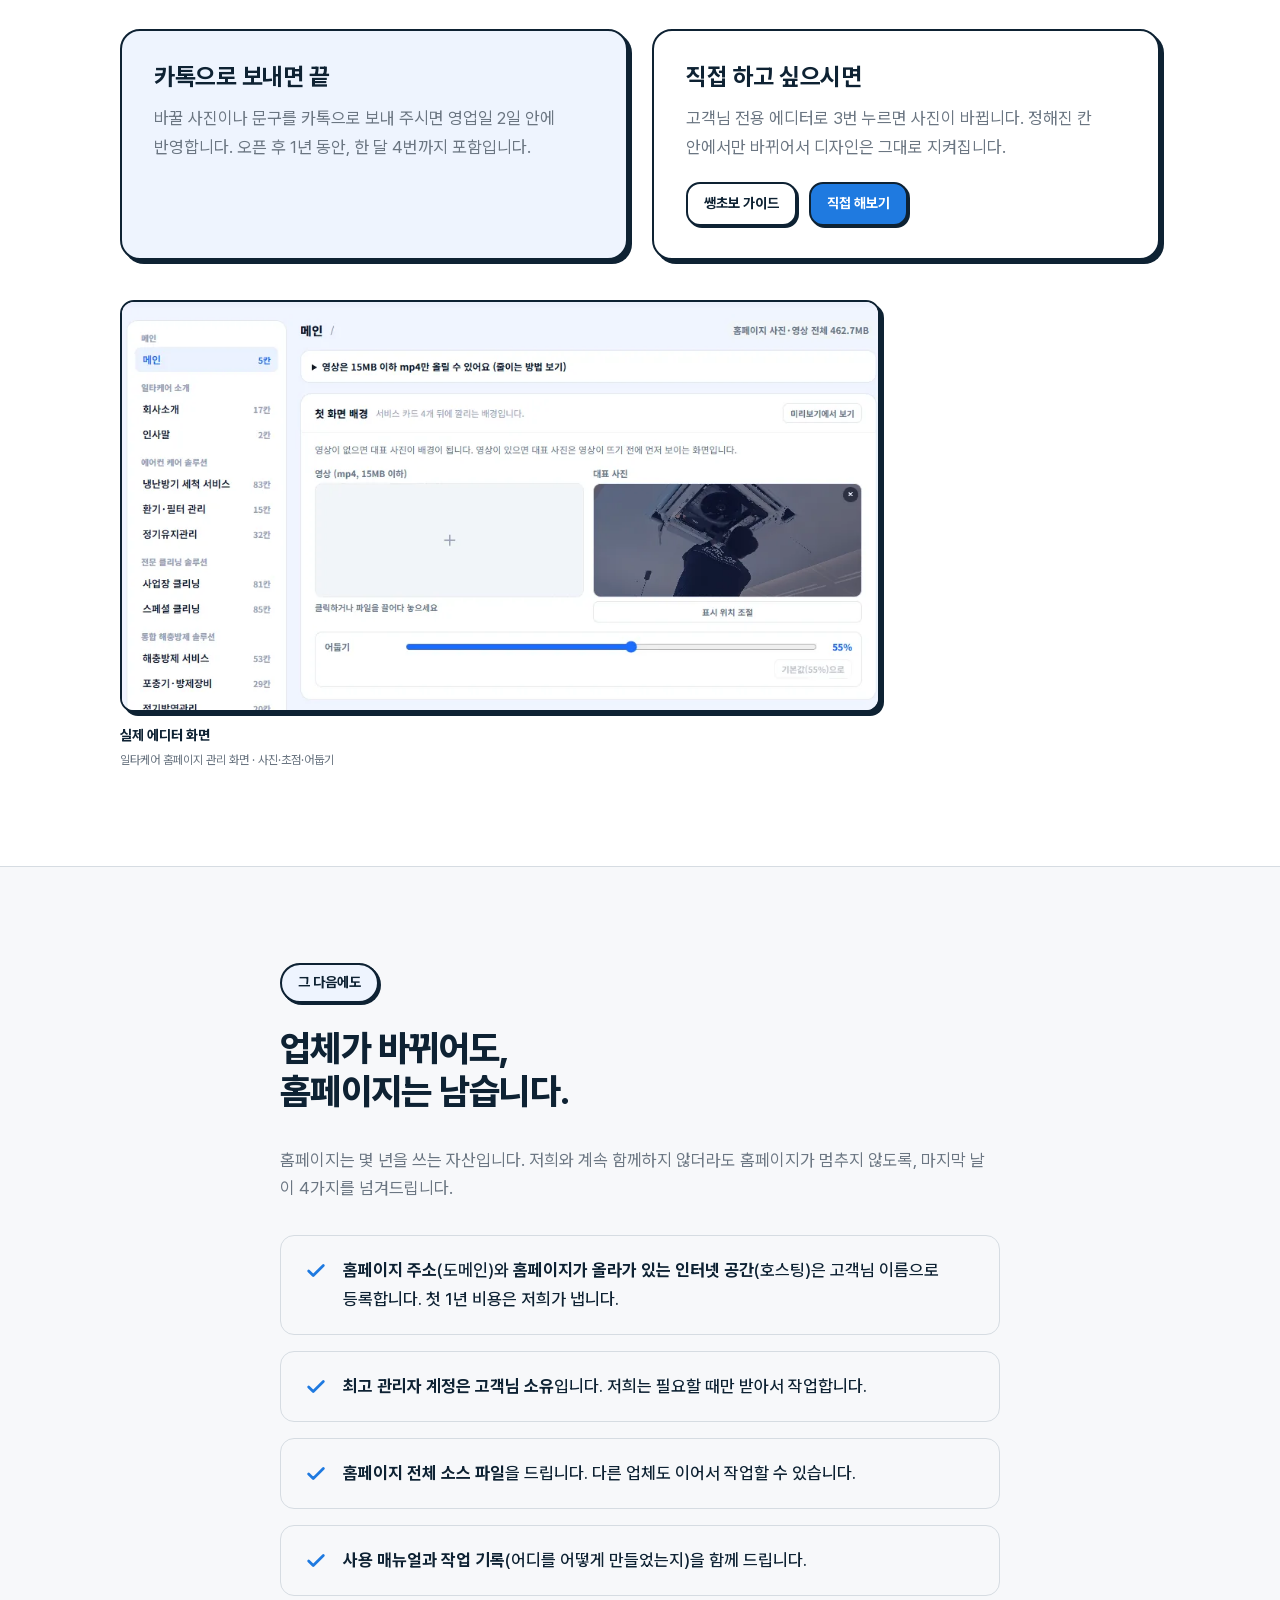
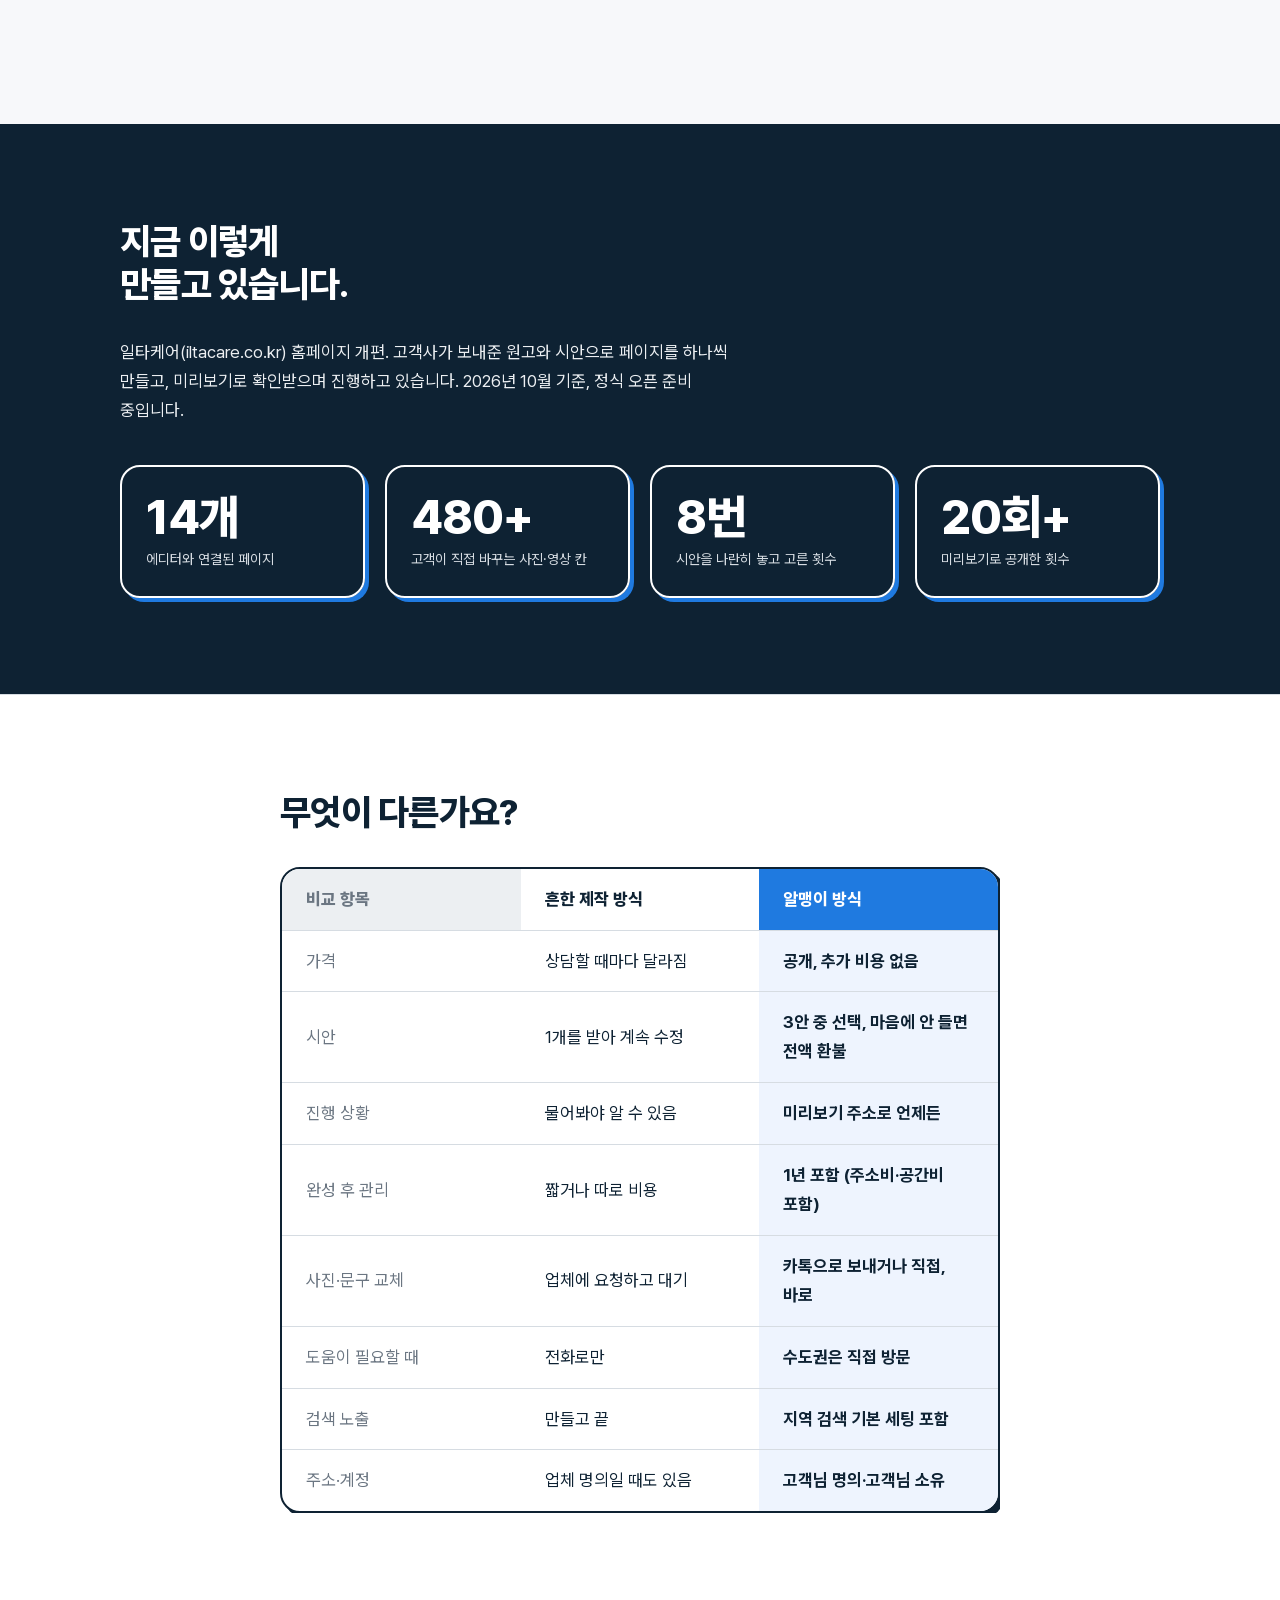
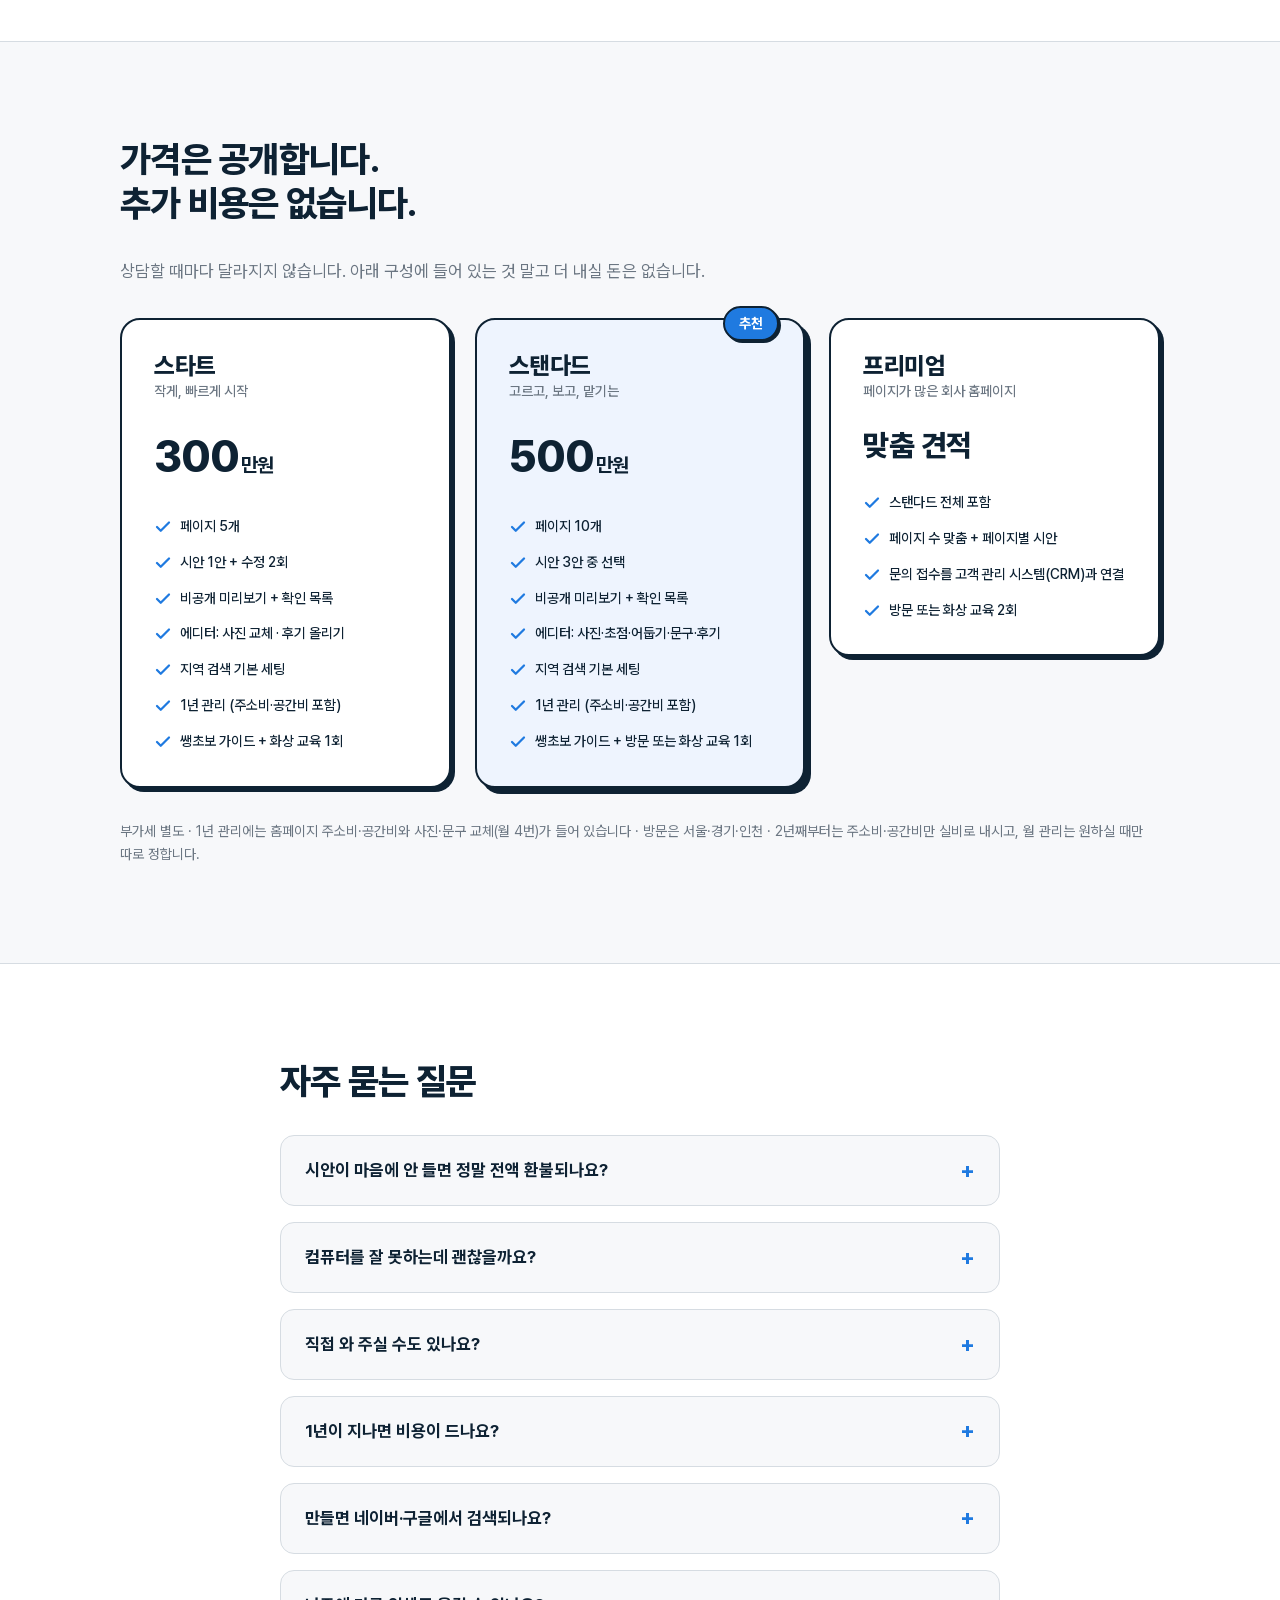
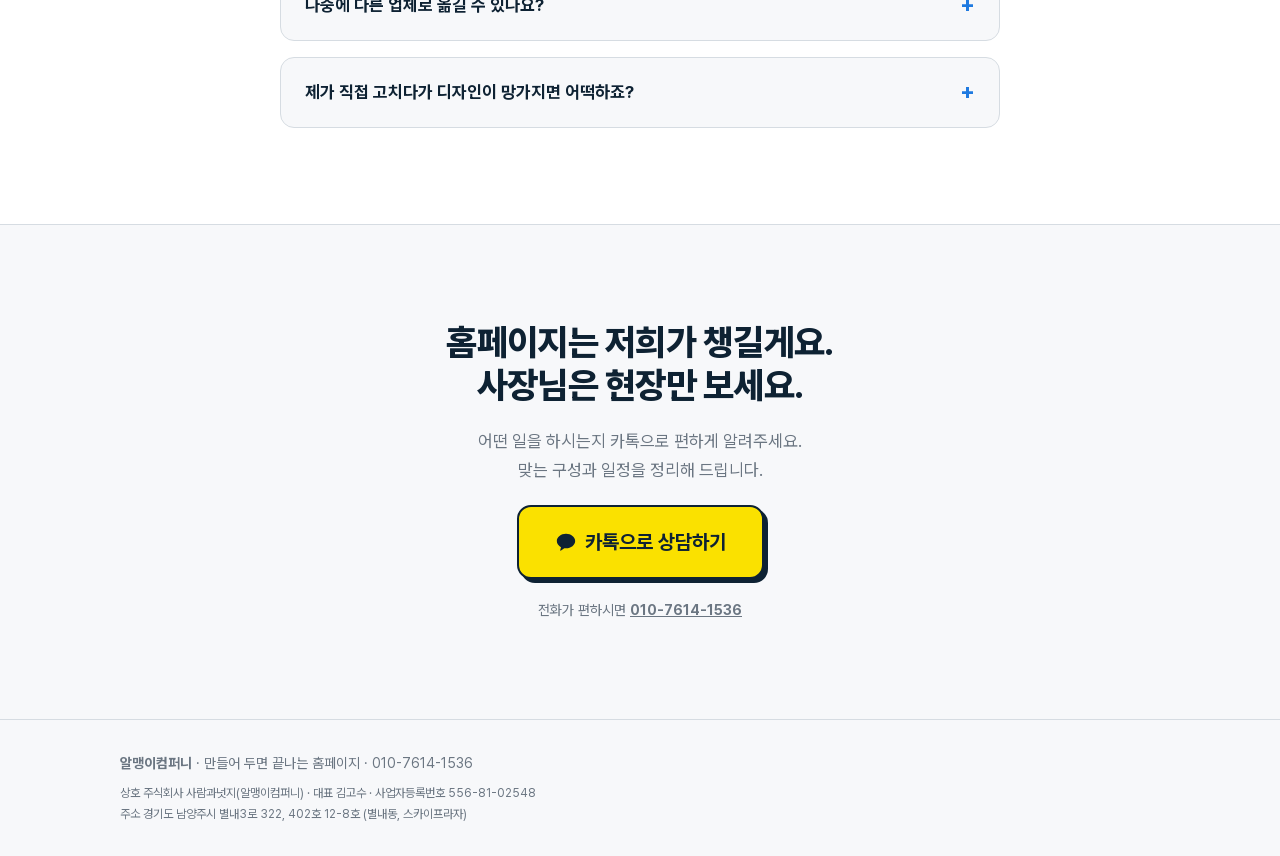
==== commit 4ce427a9: "현장 사장님 타깃으로 홈페이지 제안서 재구성 Co-Authored-By: Claude Opus 5.5 <noreply@anthropic.com>" ====
--- a/homepage-together/index.html
+++ b/homepage-together/index.html
@@ -3,11 +3,11 @@
 <head>
   <meta charset="UTF-8">
   <meta name="viewport" content="width=device-width, initial-scale=1.0">
-  <title>고객 중심 홈페이지 제작 · 알맹이컴퍼니</title>
-  <meta name="description" content="시안은 3개 중에 고르고, 만드는 중에는 미리보기로 보고, 완성 후에는 에디터로 사진과 문구를 직접 바꾸는 홈페이지. 도메인·관리자 계정·소스 파일까지 고객님 손에 남깁니다.">
+  <title>만들어 두면 끝나는 홈페이지 · 알맹이컴퍼니</title>
+  <meta name="description" content="바쁜 현장 사장님을 위한 홈페이지. 시안이 마음에 안 들면 전액 환불, 수도권 직접 방문, 오픈 후 1년 관리(홈페이지 주소비·공간비 포함), 가격 공개. 손님 후기와 지역 검색까지 챙깁니다.">
   <meta property="og:type" content="website">
-  <meta property="og:title" content="고객 중심 홈페이지 제작 · 알맹이컴퍼니">
-  <meta property="og:description" content="고르고, 보고, 직접 바꾸는 홈페이지. 완성 후에도 사이트는 고객님 손에 남습니다.">
+  <meta property="og:title" content="만들어 두면 끝. 사장님은 현장만 보세요 · 알맹이컴퍼니">
+  <meta property="og:description" content="시안이 마음에 안 들면 전액 환불 · 수도권 직접 방문 · 1년 관리 포함 · 가격 공개. 홈페이지 일은 저희가 챙깁니다.">
   <meta property="og:locale" content="ko_KR">
   <meta property="og:url" content="https://rmeng2tv.github.io/proposals/homepage-together/">
   <meta property="og:image" content="https://rmeng2tv.github.io/proposals/assets/img/og-homepage-together.png">
@@ -21,8 +21,8 @@
   {
     "@context": "https://schema.org",
     "@type": "ProfessionalService",
-    "name": "알맹이컴퍼니 · 고객 중심 홈페이지 제작",
-    "description": "시안 3안 선택, 비공개 미리보기, 고객용 에디터(사진·초점·배경 어둡기·문구), 지역 검색 기본 세팅, 도메인·계정·소스 파일 고객 소유를 기본으로 하는 홈페이지 제작. 구축비에 6개월 관리 포함.",
+    "name": "알맹이컴퍼니 · 만들어 두면 끝나는 홈페이지",
+    "description": "바쁜 현장 사장님을 위한 홈페이지 제작. 시안 3안 선택(제작 전 전액 환불), 비공개 미리보기, 손님 후기 반영, 지역 검색 기본 세팅, 오픈 후 1년 관리(홈페이지 주소·공간 비용 포함), 수도권 방문, 도메인·계정·소스 파일 고객 소유.",
     "telephone": "+82-10-7614-1536",
     "url": "https://rmeng2tv.github.io/proposals/homepage-together/",
     "areaServed": "KR",
@@ -36,28 +36,23 @@
     "mainEntity": [
       {
         "@type": "Question",
-        "name": "제가 직접 고치다가 디자인이 망가지면 어떡하죠?",
-        "acceptedAnswer": { "@type": "Answer", "text": "에디터는 정해진 칸 안에서만 바꾸는 구조라 배치·색·글꼴은 그대로 유지됩니다. 사진은 초점을, 배경은 어둡기를 조절할 수 있어서 어떤 사진을 넣어도 글자가 잘 보이게 맞출 수 있습니다." }
+        "name": "시안이 마음에 안 들면 정말 전액 환불되나요?",
+        "acceptedAnswer": { "@type": "Answer", "text": "네. 시안을 보신 뒤 제작에 들어가기 전까지는 이유를 묻지 않고 내신 금액 전부를 돌려드립니다. 제작이 시작된 뒤에는 미리보기로 확인받으며 고쳐 나갑니다." }
       },
       {
         "@type": "Question",
-        "name": "컴퓨터를 잘 못하는데 에디터를 쓸 수 있을까요?",
-        "acceptedAnswer": { "@type": "Answer", "text": "사진을 올리고 글을 고치는 정도라 어렵지 않습니다. 누구나 따라 하는 쌩초보 가이드를 드리고, 스탠다드부터는 화상 교육도 해드립니다. 계약 전에 체험 페이지에서 미리 해보실 수 있습니다." }
+        "name": "컴퓨터를 잘 못하는데 괜찮을까요?",
+        "acceptedAnswer": { "@type": "Answer", "text": "괜찮습니다. 오픈 후 1년 동안은 사진이나 바꿀 문구를 카톡으로 보내 주시면 저희가 반영합니다(한 달 4번까지). 직접 해 보고 싶으시면 쌩초보 가이드와 교육을 드리고, 계약 전에 체험 페이지에서 미리 해보실 수 있습니다." }
       },
       {
         "@type": "Question",
-        "name": "시안 3개는 어떤 식으로 받나요?",
-        "acceptedAnswer": { "@type": "Answer", "text": "메인 화면처럼 사이트 인상을 정하는 핵심 화면을 방향이 다른 3안으로 만들어, 한 화면에서 버튼으로 바꿔 보며 고르실 수 있게 드립니다. 가장 작은 구성은 1안과 수정 2회입니다." }
+        "name": "직접 와 주실 수도 있나요?",
+        "acceptedAnswer": { "@type": "Answer", "text": "서울·경기·인천은 직접 찾아가 상담하거나 사용법을 알려드립니다. 그 외 지역은 화상으로 진행합니다. 횟수는 구성에 포함된 교육 횟수 안에서 정합니다." }
       },
       {
         "@type": "Question",
-        "name": "만드는 중에 수정 요청은 어떻게 하나요?",
-        "acceptedAnswer": { "@type": "Answer", "text": "비공개 미리보기 주소에서 실제 화면을 보시고 카톡으로 말씀해 주시면 됩니다. 받은 요청과 저희가 찾은 확인할 점을 목록으로 정리해, 무엇이 반영됐는지까지 공유합니다." }
-      },
-      {
-        "@type": "Question",
-        "name": "나중에 다른 업체로 옮길 수 있나요?",
-        "acceptedAnswer": { "@type": "Answer", "text": "네. 도메인·호스팅은 고객님 명의, 관리자 계정은 고객님 소유이고, 소스 파일과 작업 기록도 드리기 때문에 다른 업체가 이어서 작업할 수 있습니다." }
+        "name": "1년이 지나면 비용이 드나요?",
+        "acceptedAnswer": { "@type": "Answer", "text": "홈페이지 주소비와 공간비(홈페이지가 올라가 있는 인터넷 공간 비용)만 실비로 내시면 됩니다. 월 관리는 필요하실 때만 따로 정합니다." }
       },
       {
         "@type": "Question",
@@ -66,8 +61,13 @@
       },
       {
         "@type": "Question",
-        "name": "완성 후 관리는 언제까지 해주시나요?",
-        "acceptedAnswer": { "@type": "Answer", "text": "구축비에 오픈 후 6개월 관리가 포함되어 있습니다. 이후에는 필요하실 때 월 단위로 별도 협의합니다." }
+        "name": "나중에 다른 업체로 옮길 수 있나요?",
+        "acceptedAnswer": { "@type": "Answer", "text": "네. 홈페이지 주소와 공간은 고객님 이름으로 등록하고, 관리자 계정도 고객님 소유입니다. 소스 파일과 작업 기록도 드리기 때문에 다른 업체가 이어서 작업할 수 있습니다." }
+      },
+      {
+        "@type": "Question",
+        "name": "제가 직접 고치다가 디자인이 망가지면 어떡하죠?",
+        "acceptedAnswer": { "@type": "Answer", "text": "에디터는 정해진 칸 안에서만 바꾸는 구조라 배치·색·글꼴은 그대로 유지됩니다. 사진은 초점을, 배경은 어둡기를 조절할 수 있어서 어떤 사진을 넣어도 글자가 잘 보이게 맞출 수 있습니다." }
       }
     ]
   }
@@ -95,31 +95,55 @@
   <section class="alm-hero">
     <div class="alm-container alm-hero__grid">
       <div class="alm-hero__copy js-reveal">
-        <p class="alm-pill">고객 중심 홈페이지 제작</p>
-        <h1 class="alm-hero__title">사진 하나 바꾸려고,<br>아직도 업체에<br>연락하세요?</h1>
-        <p class="alm-hero__sub">만들기 전에는 시안 3개 중에서 고르고, 만드는 중에는 미리보기로 보고,<br>완성 후에는 <strong>고객님이 직접 바꾸는</strong> 홈페이지를 만듭니다.</p>
+        <p class="alm-pill">바쁜 현장 사장님을 위한 홈페이지</p>
+        <h1 class="alm-hero__title">만들어 두면 끝.<br>사장님은<br>현장만 보세요.</h1>
+        <p class="alm-hero__sub">문의 받는 온라인 명함부터 손님 후기, 1년 관리까지.<br><strong>신경 쓸 일은 저희가 합니다.</strong></p>
         <div class="alm-hero__actions">
           <a class="alm-btn alm-btn--kakao" href="https://pf.kakao.com/_epaxbn/chat" target="_blank" rel="noopener">
             <img src="../assets/icons/kakao.svg" alt="" width="20" height="20">
             카톡으로 상담하기
           </a>
-          <a class="alm-btn alm-btn--secondary" href="editor/interior/">에디터 직접 해보기</a>
-        </div>
-      </div>
-    </div>
-  </section>
-
-  <section class="alm-section alm-section--white">
+          <a class="alm-btn alm-btn--secondary" href="#pricing">가격 먼저 보기</a>
+        </div>
+      </div>
+    </div>
+  </section>
+
+  <section class="alm-section alm-section--white" id="promise">
+    <div class="alm-container">
+      <h2 class="alm-h2 js-reveal">처음부터<br>이렇게 약속합니다.</h2>
+      <ul class="alm-promises js-reveal">
+        <li class="alm-promise">
+          <strong>마음에 안 들면<br><em>전액 환불</em></strong>
+          <span>시안을 보신 뒤, 제작에 들어가기 전까지</span>
+        </li>
+        <li class="alm-promise">
+          <strong>필요하면<br><em>직접 방문</em></strong>
+          <span>서울·경기·인천. 그 외 지역은 화상으로</span>
+        </li>
+        <li class="alm-promise">
+          <strong>오픈 후<br><em>1년 관리</em></strong>
+          <span>홈페이지 주소비·공간비 1년 0원, 사진·문구 교체 월 4번</span>
+        </li>
+        <li class="alm-promise">
+          <strong>가격 공개<br><em>추가 비용 없음</em></strong>
+          <span>300만원 · 500만원 · 큰 회사용 맞춤</span>
+        </li>
+      </ul>
+    </div>
+  </section>
+
+  <section class="alm-section">
     <div class="alm-container alm-narrow">
       <h2 class="alm-h2 js-reveal">홈페이지 맡겨보고,<br>이런 적 있으셨나요?</h2>
       <ul class="alm-problem js-reveal">
         <li>
           <img src="../assets/icons/x.svg" alt="" width="22" height="22">
-          <span>어디까지 됐는지, 물어봐야만 알 수 있었다.</span>
+          <span>견적을 받을 때마다 가격이 달라서, 뭐가 맞는 건지 몰랐다.</span>
         </li>
         <li>
           <img src="../assets/icons/x.svg" alt="" width="22" height="22">
-          <span>시안 하나를 받고 "이게 아닌데"를 몇 번이고 반복했다.</span>
+          <span>현장 끝나고 밤에 수정 요청을 정리하려니 엄두가 안 났다.</span>
         </li>
         <li>
           <img src="../assets/icons/x.svg" alt="" width="22" height="22">
@@ -127,28 +151,61 @@
         </li>
         <li>
           <img src="../assets/icons/x.svg" alt="" width="22" height="22">
-          <span>업체와 연락이 끊기고 나서야, 도메인도 관리자 계정도 내 손에 없다는 걸 알았다.</span>
+          <span>업체와 연락이 끊기고 나서야, 홈페이지 주소도 관리자 계정도 내 손에 없다는 걸 알았다.</span>
         </li>
       </ul>
-      <p class="alm-problem__punch js-reveal">주도권이 업체에 있어서 생기는 일입니다.<br>저희는 처음부터 끝까지 <strong>고객님 쪽</strong>에 둡니다.</p>
-      <div class="alm-flow alm-flow--steps js-reveal">
-        <span class="alm-chip">전 · 시안 고르기</span>
-        <span class="alm-flow__arrow">→</span>
-        <span class="alm-chip">중 · 미리보기</span>
-        <span class="alm-flow__arrow">→</span>
-        <span class="alm-chip">후 · 직접 수정</span>
-        <span class="alm-flow__arrow">→</span>
-        <span class="alm-chip alm-chip--accent">계속 · 열린 사이트</span>
-      </div>
-    </div>
-  </section>
-
-  <section class="alm-section">
+      <p class="alm-problem__punch js-reveal">사장님은 현장 일에 집중하세요.<br>홈페이지 일은 <strong>저희가 챙깁니다.</strong></p>
+    </div>
+  </section>
+
+  <section class="alm-section alm-section--white">
     <div class="alm-container">
       <div class="alm-narrow">
-        <p class="alm-pill js-reveal">만들기 전</p>
-        <h2 class="alm-h2 js-reveal">시안은 3개.<br>고르는 건 고객님입니다.</h2>
-        <p class="alm-body-lead js-reveal">시안 하나를 고치고 또 고치는 대신, 처음부터 방향이 다른 3안을 나란히 놓고 고릅니다. 말로 설명하기 어려운 취향도 직접 보면 바로 고를 수 있습니다. 일타케어 홈페이지는 배치가 애매한 곳마다 시안을 만들어 <strong>8번</strong> 골랐습니다.</p>
+        <p class="alm-pill js-reveal">본질만</p>
+        <h2 class="alm-h2 js-reveal">홈페이지에 필요한 건<br>딱 이 네 가지입니다.</h2>
+      </div>
+      <div class="alm-cards">
+        <article class="alm-card js-reveal">
+          <h3>믿음 주는 온라인 명함</h3>
+          <p>업체 소개, 작업 사진, 연락처를 한눈에. 처음 보는 손님도 "제대로 하는 곳이구나" 느끼게 만듭니다.</p>
+        </article>
+        <article class="alm-card js-reveal">
+          <h3>전화·카톡 버튼이 3초 안에</h3>
+          <p>휴대폰에서 어디를 보든 화면 아래에 전화·카톡 버튼이 떠 있습니다. 손님이 찾아 헤매지 않습니다.</p>
+        </article>
+        <article class="alm-card js-reveal">
+          <h3>손님 후기가 바로 반영</h3>
+          <p>후기 사진과 글을 올리면 홈페이지 후기 칸에 바로 보입니다. 쌓일수록 믿음이 됩니다.</p>
+        </article>
+        <article class="alm-card js-reveal">
+          <h3>우리 동네 검색에 맞춘 구조</h3>
+          <p>지역 검색에 잘 읽히는 기본 세팅을 모든 홈페이지에 넣습니다. 아래에서 자세히 보여드립니다.</p>
+        </article>
+      </div>
+    </div>
+  </section>
+
+  <section class="alm-section">
+    <div class="alm-container alm-split">
+      <div class="alm-split__copy">
+        <p class="alm-pill js-reveal">손님 후기</p>
+        <h2 class="alm-h2 js-reveal">손님 후기가<br>바로 홈페이지에.</h2>
+        <p class="alm-body-lead js-reveal">관리 화면에서 후기 사진과 글을 올리면 홈페이지 후기 칸에 바로 보입니다. 손님 이름은 가려서 표시합니다.</p>
+        <p class="alm-body-lead js-reveal">직접 올리기 번거로우시면 <strong>카톡으로 보내 주세요.</strong> 1년 동안 저희가 올려 드립니다.</p>
+      </div>
+      <figure class="alm-split__fig js-reveal">
+        <img class="alm-split__shot" src="../assets/img/homepage-together/proof-reviews.webp" alt="일타케어 홈페이지 후기 칸: 별점, 작성일, 후기 글, 가려진 고객 이름이 사진과 함께 보이는 화면" width="780" height="1316" loading="lazy">
+        <figcaption><strong>일타케어 홈페이지 후기 칸</strong><span>오픈 준비 중인 미리보기 화면</span></figcaption>
+      </figure>
+    </div>
+  </section>
+
+  <section class="alm-section alm-section--white">
+    <div class="alm-container">
+      <div class="alm-narrow">
+        <p class="alm-pill js-reveal">만드는 과정</p>
+        <h2 class="alm-h2 js-reveal">시안 3개 중에 고르고,<br>만드는 중에도 다 보여드립니다.</h2>
+        <p class="alm-body-lead js-reveal">처음부터 방향이 다른 3안을 나란히 놓고 고릅니다. 말로 설명하기 어려운 취향도 직접 보면 바로 고를 수 있습니다. 일타케어 홈페이지는 배치가 애매한 곳마다 시안을 만들어 <strong>8번</strong> 골랐습니다.</p>
       </div>
       <div class="alm-portfolio alm-portfolio--drafts js-reveal">
         <div class="alm-portfolio__track">
@@ -167,95 +224,38 @@
           </article>
         </div>
       </div>
-    </div>
-  </section>
-
-  <section class="alm-section alm-section--white">
-    <div class="alm-container alm-narrow">
-      <p class="alm-pill js-reveal">만드는 중</p>
-      <h2 class="alm-h2 js-reveal">만드는 중에도,<br>전부 보여드립니다.</h2>
-      <ol class="alm-steps">
-        <li class="js-reveal">
-          <span class="alm-steps__num">01</span>
-          <div>
-            <h3>한 페이지씩 만듭니다</h3>
-            <p>사이트 전체를 한 번에 내밀지 않습니다. 페이지 단위로 만들어서 그때그때 확인받습니다.</p>
-          </div>
-        </li>
-        <li class="js-reveal">
-          <span class="alm-steps__num">02</span>
-          <div>
-            <h3>비공개 미리보기 주소를 드립니다</h3>
-            <p>비밀번호가 걸린 미리보기 주소에서 실제 화면을 PC와 휴대폰으로 언제든 보실 수 있습니다.</p>
-          </div>
-        </li>
-        <li class="js-reveal">
-          <span class="alm-steps__num">03</span>
-          <div>
-            <h3>확인 목록으로 주고받습니다</h3>
-            <p>요청하신 내용과, 저희가 먼저 찾은 "확인이 필요한 곳"을 목록으로 정리합니다. 카톡 대화에 묻히지 않습니다.</p>
-          </div>
-        </li>
-        <li class="js-reveal">
-          <span class="alm-steps__num">04</span>
-          <div>
-            <h3>반영하고 다시 보여드립니다</h3>
-            <p>고친 화면을 미리보기에 다시 올리고, 목록에서 무엇이 반영됐는지 표시합니다.</p>
-          </div>
-        </li>
-      </ol>
-      <div class="alm-callout js-reveal">
-        <p>확인 목록 예시<br><strong>"원고에는 항목이 4개인데 시안 그림에는 3개예요. 어느 쪽으로 갈까요?"</strong><br>원고와 시안이 다른 곳은 임의로 정하지 않고, 이렇게 질문으로 돌려드립니다.</p>
+      <div class="alm-narrow alm-proofs-gap">
+        <ol class="alm-steps">
+          <li class="js-reveal">
+            <span class="alm-steps__num">01</span>
+            <div>
+              <h3>시안 3안 중에 고릅니다</h3>
+              <p>마음에 드는 안이 없으면, 제작에 들어가기 전까지 전액 환불해 드립니다.</p>
+            </div>
+          </li>
+          <li class="js-reveal">
+            <span class="alm-steps__num">02</span>
+            <div>
+              <h3>미리보기 주소로 언제든 확인합니다</h3>
+              <p>비밀번호가 걸린 주소에서 실제 화면을 휴대폰으로 보실 수 있습니다. 어디까지 됐는지 물어볼 필요가 없습니다.</p>
+            </div>
+          </li>
+          <li class="js-reveal">
+            <span class="alm-steps__num">03</span>
+            <div>
+              <h3>확인 목록으로 정리해서 반영합니다</h3>
+              <p>요청하신 내용과 저희가 먼저 찾은 확인할 곳을 목록으로 정리합니다. 바쁘실 땐 카톡 한 줄이면 됩니다.</p>
+            </div>
+          </li>
+        </ol>
+        <div class="alm-callout js-reveal">
+          <p><strong>시안이 마음에 안 들면 전액 환불해 드립니다.</strong><br>시안을 보신 뒤, 제작에 들어가기 전까지라면 이유를 묻지 않습니다.</p>
+        </div>
       </div>
     </div>
   </section>
 
   <section class="alm-section">
-    <div class="alm-container">
-      <div class="alm-narrow">
-        <p class="alm-pill js-reveal">완성 후</p>
-        <h2 class="alm-h2 js-reveal">완성 후에는,<br>고객님이 직접 바꿉니다.</h2>
-        <p class="alm-body-lead js-reveal">홈페이지와 함께 <strong>고객님 전용 에디터</strong>를 드립니다. 정해진 칸 안에서만 바꾸는 구조라, 직접 고쳐도 디자인은 그대로 지켜집니다.</p>
-      </div>
-      <div class="alm-cards">
-        <article class="alm-card js-reveal">
-          <h3>사진·영상 올리기</h3>
-          <p>칸마다 사진을 올리면 PC·휴대폰 미리보기에 바로 보입니다. 여러 장은 끌어서 순서를 바꿉니다.</p>
-        </article>
-        <article class="alm-card js-reveal">
-          <h3>초점 정하기</h3>
-          <p>사진에서 꼭 보여야 할 곳을 누르면, PC에서도 휴대폰에서도 그 부분이 잘리지 않습니다.</p>
-        </article>
-        <article class="alm-card js-reveal">
-          <h3>배경 어둡기 조절</h3>
-          <p>사진 위 어둡기를 슬라이더로 조절합니다. 밝은 사진을 넣어도 글자가 또렷하게 보입니다.</p>
-        </article>
-        <article class="alm-card js-reveal">
-          <h3>문구 고치기</h3>
-          <p>정해진 칸에서 글을 고치면 실제 화면에 그대로 반영됩니다. 전화번호, 영업시간 같은 내용도 직접 바꿉니다.</p>
-        </article>
-      </div>
-      <div class="alm-case__proofs alm-proofs-gap js-reveal">
-        <figure>
-          <img src="../assets/img/homepage-together/proof-editor.webp" alt="일타케어 홈페이지 관리 화면: 페이지 목록, 대표 사진, 표시 위치 조절 버튼, 어둡기 슬라이더" width="992" height="536" loading="lazy">
-          <figcaption><strong>사진·초점·어둡기</strong><span>일타케어 홈페이지 관리 화면</span></figcaption>
-        </figure>
-        <figure>
-          <img src="../assets/img/homepage-together/proof-text.webp" alt="일타케어 관리 시스템의 유지관리 제안서 편집 화면: 제목과 본문을 칸에 입력해 고치는 모습" width="992" height="536" loading="lazy">
-          <figcaption><strong>문구 수정</strong><span>일타케어 관리 시스템 · 유지관리 제안서 편집 화면</span></figcaption>
-        </figure>
-      </div>
-      <div class="alm-demo-cta js-reveal">
-        <p>말로 듣는 것보다 한 번 만져보는 게 빠릅니다.</p>
-        <div class="alm-demo-cta__actions">
-          <a class="alm-btn alm-btn--secondary" href="guide/">쌩초보 가이드</a>
-          <a class="alm-btn alm-btn--primary" href="editor/interior/">에디터 직접 해보기</a>
-        </div>
-      </div>
-    </div>
-  </section>
-
-  <section class="alm-section alm-section--white">
     <div class="alm-container alm-narrow">
       <p class="alm-pill js-reveal">그리고, 찾아지게</p>
       <h2 class="alm-h2 js-reveal">만들고 끝이 아니라,<br>우리 동네에서 찾아지게.</h2>
@@ -293,15 +293,42 @@
     </div>
   </section>
 
+  <section class="alm-section alm-section--white">
+    <div class="alm-container">
+      <div class="alm-narrow">
+        <p class="alm-pill js-reveal">완성 후</p>
+        <h2 class="alm-h2 js-reveal">바꿀 게 생기면,<br>카톡으로 보내세요.</h2>
+      </div>
+      <div class="alm-cards">
+        <article class="alm-card alm-card--featured js-reveal">
+          <h3>카톡으로 보내면 끝</h3>
+          <p>바꿀 사진이나 문구를 카톡으로 보내 주시면 영업일 2일 안에 반영합니다. 오픈 후 1년 동안, 한 달 4번까지 포함입니다.</p>
+        </article>
+        <article class="alm-card js-reveal">
+          <h3>직접 하고 싶으시면</h3>
+          <p>고객님 전용 에디터로 3번 누르면 사진이 바뀝니다. 정해진 칸 안에서만 바뀌어서 디자인은 그대로 지켜집니다.</p>
+          <div class="alm-card__actions">
+            <a class="alm-btn alm-btn--secondary alm-btn--sm" href="guide/">쌩초보 가이드</a>
+            <a class="alm-btn alm-btn--primary alm-btn--sm" href="editor/interior/">직접 해보기</a>
+          </div>
+        </article>
+      </div>
+      <figure class="alm-proof-single alm-proofs-gap js-reveal">
+        <img src="../assets/img/homepage-together/proof-editor.webp" alt="일타케어 홈페이지 관리 화면: 페이지 목록, 대표 사진, 표시 위치 조절 버튼, 어둡기 슬라이더" width="992" height="536" loading="lazy">
+        <figcaption><strong>실제 에디터 화면</strong><span>일타케어 홈페이지 관리 화면 · 사진·초점·어둡기</span></figcaption>
+      </figure>
+    </div>
+  </section>
+
   <section class="alm-section">
     <div class="alm-container alm-narrow">
       <p class="alm-pill js-reveal">그 다음에도</p>
-      <h2 class="alm-h2 js-reveal">업체가 바뀌어도,<br>사이트는 남습니다.</h2>
-      <p class="alm-body-lead js-reveal">홈페이지는 몇 년을 쓰는 자산입니다. 저희와 계속 함께하지 않더라도 사이트가 멈추지 않도록, 마지막 날 이 4가지를 넘겨드립니다.</p>
+      <h2 class="alm-h2 js-reveal">업체가 바뀌어도,<br>홈페이지는 남습니다.</h2>
+      <p class="alm-body-lead js-reveal">홈페이지는 몇 년을 쓰는 자산입니다. 저희와 계속 함께하지 않더라도 홈페이지가 멈추지 않도록, 마지막 날 이 4가지를 넘겨드립니다.</p>
       <ul class="alm-problem js-reveal">
         <li>
           <img src="../assets/icons/check.svg" alt="" width="22" height="22">
-          <span><strong>도메인·호스팅은 고객님 명의</strong>로 등록합니다.</span>
+          <span><strong>홈페이지 주소</strong>(도메인)와 <strong>홈페이지가 올라가 있는 인터넷 공간</strong>(호스팅)은 고객님 이름으로 등록합니다. 첫 1년 비용은 저희가 냅니다.</span>
         </li>
         <li>
           <img src="../assets/icons/check.svg" alt="" width="22" height="22">
@@ -309,11 +336,11 @@
         </li>
         <li>
           <img src="../assets/icons/check.svg" alt="" width="22" height="22">
-          <span><strong>사이트 전체 소스 파일</strong>을 드립니다. 다른 업체도 이어서 작업할 수 있습니다.</span>
-        </li>
-        <li>
-          <img src="../assets/icons/check.svg" alt="" width="22" height="22">
-          <span><strong>에디터 사용 매뉴얼과 작업 기록</strong>(어디를 어떻게 만들었는지)을 함께 드립니다.</span>
+          <span><strong>홈페이지 전체 소스 파일</strong>을 드립니다. 다른 업체도 이어서 작업할 수 있습니다.</span>
+        </li>
+        <li>
+          <img src="../assets/icons/check.svg" alt="" width="22" height="22">
+          <span><strong>사용 매뉴얼과 작업 기록</strong>(어디를 어떻게 만들었는지)을 함께 드립니다.</span>
         </li>
       </ul>
     </div>
@@ -357,13 +384,14 @@
             </tr>
           </thead>
           <tbody>
-            <tr><td>시안</td><td>1개를 받아 계속 수정</td><td>방향이 다른 3안 중 선택</td></tr>
+            <tr><td>가격</td><td>상담할 때마다 달라짐</td><td>공개, 추가 비용 없음</td></tr>
+            <tr><td>시안</td><td>1개를 받아 계속 수정</td><td>3안 중 선택, 마음에 안 들면 전액 환불</td></tr>
             <tr><td>진행 상황</td><td>물어봐야 알 수 있음</td><td>미리보기 주소로 언제든</td></tr>
-            <tr><td>수정 요청</td><td>카톡 대화에 흩어짐</td><td>확인 목록으로 정리·공유</td></tr>
+            <tr><td>완성 후 관리</td><td>짧거나 따로 비용</td><td>1년 포함 (주소비·공간비 포함)</td></tr>
+            <tr><td>사진·문구 교체</td><td>업체에 요청하고 대기</td><td>카톡으로 보내거나 직접, 바로</td></tr>
+            <tr><td>도움이 필요할 때</td><td>전화로만</td><td>수도권은 직접 방문</td></tr>
             <tr><td>검색 노출</td><td>만들고 끝</td><td>지역 검색 기본 세팅 포함</td></tr>
-            <tr><td>사진·문구 교체</td><td>업체에 요청하고 대기</td><td>에디터로 직접, 바로</td></tr>
-            <tr><td>도메인·계정</td><td>업체 명의일 때도 있음</td><td>고객님 명의·고객님 소유</td></tr>
-            <tr><td>완성 이후</td><td>그 업체 없이는 손대기 어려움</td><td>소스·매뉴얼·작업 기록 전달</td></tr>
+            <tr><td>주소·계정</td><td>업체 명의일 때도 있음</td><td>고객님 명의·고객님 소유</td></tr>
           </tbody>
         </table>
       </div>
@@ -372,47 +400,51 @@
 
   <section class="alm-section" id="pricing">
     <div class="alm-container">
-      <h2 class="alm-h2 js-reveal">비용</h2>
-      <p class="alm-price-start js-reveal"><strong>300만원부터</strong><span>5페이지 기준 · 부가세 별도</span></p>
-      <p class="alm-body-lead js-reveal">규모와 필요한 기능을 듣고 정확한 견적을 드립니다.</p>
+      <h2 class="alm-h2 js-reveal">가격은 공개합니다.<br>추가 비용은 없습니다.</h2>
+      <p class="alm-body-lead js-reveal">상담할 때마다 달라지지 않습니다. 아래 구성에 들어 있는 것 말고 더 내실 돈은 없습니다.</p>
       <div class="alm-pricing">
         <article class="alm-price-card js-reveal">
           <h3>스타트</h3>
           <p class="alm-price-card__tag">작게, 빠르게 시작</p>
+          <p class="alm-price-card__price">300<span>만원</span></p>
           <ul>
             <li><img src="../assets/icons/check.svg" alt="" width="18" height="18">페이지 5개</li>
             <li><img src="../assets/icons/check.svg" alt="" width="18" height="18">시안 1안 + 수정 2회</li>
             <li><img src="../assets/icons/check.svg" alt="" width="18" height="18">비공개 미리보기 + 확인 목록</li>
-            <li><img src="../assets/icons/check.svg" alt="" width="18" height="18">에디터: 사진 교체</li>
+            <li><img src="../assets/icons/check.svg" alt="" width="18" height="18">에디터: 사진 교체 · 후기 올리기</li>
             <li><img src="../assets/icons/check.svg" alt="" width="18" height="18">지역 검색 기본 세팅</li>
-            <li><img src="../assets/icons/check.svg" alt="" width="18" height="18">쌩초보 가이드</li>
+            <li><img src="../assets/icons/check.svg" alt="" width="18" height="18">1년 관리 (주소비·공간비 포함)</li>
+            <li><img src="../assets/icons/check.svg" alt="" width="18" height="18">쌩초보 가이드 + 화상 교육 1회</li>
           </ul>
         </article>
         <article class="alm-price-card alm-price-card--featured js-reveal">
           <span class="alm-badge">추천</span>
           <h3>스탠다드</h3>
-          <p class="alm-price-card__tag">고르고, 보고, 직접 바꾸는</p>
+          <p class="alm-price-card__tag">고르고, 보고, 맡기는</p>
+          <p class="alm-price-card__price">500<span>만원</span></p>
           <ul>
             <li><img src="../assets/icons/check.svg" alt="" width="18" height="18">페이지 10개</li>
             <li><img src="../assets/icons/check.svg" alt="" width="18" height="18">시안 3안 중 선택</li>
             <li><img src="../assets/icons/check.svg" alt="" width="18" height="18">비공개 미리보기 + 확인 목록</li>
-            <li><img src="../assets/icons/check.svg" alt="" width="18" height="18">에디터: 사진·초점·어둡기·문구</li>
+            <li><img src="../assets/icons/check.svg" alt="" width="18" height="18">에디터: 사진·초점·어둡기·문구·후기</li>
             <li><img src="../assets/icons/check.svg" alt="" width="18" height="18">지역 검색 기본 세팅</li>
-            <li><img src="../assets/icons/check.svg" alt="" width="18" height="18">쌩초보 가이드 + 화상 교육 1회</li>
+            <li><img src="../assets/icons/check.svg" alt="" width="18" height="18">1년 관리 (주소비·공간비 포함)</li>
+            <li><img src="../assets/icons/check.svg" alt="" width="18" height="18">쌩초보 가이드 + 방문 또는 화상 교육 1회</li>
           </ul>
         </article>
         <article class="alm-price-card js-reveal">
           <h3>프리미엄</h3>
-          <p class="alm-price-card__tag">페이지가 많은 회사 사이트</p>
+          <p class="alm-price-card__tag">페이지가 많은 회사 홈페이지</p>
+          <p class="alm-price-card__price alm-price-card__price--text">맞춤 견적</p>
           <ul>
             <li><img src="../assets/icons/check.svg" alt="" width="18" height="18">스탠다드 전체 포함</li>
             <li><img src="../assets/icons/check.svg" alt="" width="18" height="18">페이지 수 맞춤 + 페이지별 시안</li>
             <li><img src="../assets/icons/check.svg" alt="" width="18" height="18">문의 접수를 고객 관리 시스템(CRM)과 연결</li>
-            <li><img src="../assets/icons/check.svg" alt="" width="18" height="18">화상 교육 2회</li>
+            <li><img src="../assets/icons/check.svg" alt="" width="18" height="18">방문 또는 화상 교육 2회</li>
           </ul>
         </article>
       </div>
-      <p class="alm-pricing__note js-reveal">모든 구성에 "사이트는 남습니다" 4가지 포함 · 구축비에 6개월 관리 포함, 이후 월 관리는 별도 협의(선택 사항)입니다.</p>
+      <p class="alm-pricing__note js-reveal">부가세 별도 · 1년 관리에는 홈페이지 주소비·공간비와 사진·문구 교체(월 4번)가 들어 있습니다 · 방문은 서울·경기·인천 · 2년째부터는 주소비·공간비만 실비로 내시고, 월 관리는 원하실 때만 따로 정합니다.</p>
     </div>
   </section>
 
@@ -421,41 +453,41 @@
       <h2 class="alm-h2 js-reveal">자주 묻는 질문</h2>
       <div class="alm-faq js-reveal">
         <details>
+          <summary>시안이 마음에 안 들면 정말 전액 환불되나요?</summary>
+          <p>네. 시안을 보신 뒤 제작에 들어가기 전까지는 이유를 묻지 않고 내신 금액 전부를 돌려드립니다. 제작이 시작된 뒤에는 미리보기로 확인받으며 고쳐 나갑니다.</p>
+        </details>
+        <details>
+          <summary>컴퓨터를 잘 못하는데 괜찮을까요?</summary>
+          <p>괜찮습니다. 오픈 후 1년 동안은 사진이나 바꿀 문구를 카톡으로 보내 주시면 저희가 반영합니다(한 달 4번까지). 직접 해 보고 싶으시면 쌩초보 가이드와 교육을 드리고, 계약 전에 체험 페이지에서 미리 해보실 수 있습니다.</p>
+        </details>
+        <details>
+          <summary>직접 와 주실 수도 있나요?</summary>
+          <p>서울·경기·인천은 직접 찾아가 상담하거나 사용법을 알려드립니다. 그 외 지역은 화상으로 진행합니다. 횟수는 구성에 포함된 교육 횟수 안에서 정합니다.</p>
+        </details>
+        <details>
+          <summary>1년이 지나면 비용이 드나요?</summary>
+          <p>홈페이지 주소비와 공간비(홈페이지가 올라가 있는 인터넷 공간 비용)만 실비로 내시면 됩니다. 월 관리는 필요하실 때만 따로 정합니다.</p>
+        </details>
+        <details>
+          <summary>만들면 네이버·구글에서 검색되나요?</summary>
+          <p>모든 홈페이지에 지역 검색 기본 세팅(검색엔진이 읽는 업체 정보 표시, 원본 주소 표시, 네이버·구글 검색 등록)을 해 드립니다. 다만 검색 순위는 여러 요소로 정해지기 때문에 특정 순위를 약속드리지는 않습니다. 시·군·구·동 지역별 페이지까지 넓히고 싶으시면 지역 노출형 홈페이지를 함께 안내해 드립니다.</p>
+        </details>
+        <details>
+          <summary>나중에 다른 업체로 옮길 수 있나요?</summary>
+          <p>네. 홈페이지 주소와 공간은 고객님 이름으로 등록하고, 관리자 계정도 고객님 소유입니다. 소스 파일과 작업 기록도 드리기 때문에 다른 업체가 이어서 작업할 수 있습니다.</p>
+        </details>
+        <details>
           <summary>제가 직접 고치다가 디자인이 망가지면 어떡하죠?</summary>
           <p>에디터는 정해진 칸 안에서만 바꾸는 구조라 배치·색·글꼴은 그대로 유지됩니다. 사진은 초점을, 배경은 어둡기를 조절할 수 있어서 어떤 사진을 넣어도 글자가 잘 보이게 맞출 수 있습니다.</p>
         </details>
-        <details>
-          <summary>컴퓨터를 잘 못하는데 에디터를 쓸 수 있을까요?</summary>
-          <p>사진을 올리고 글을 고치는 정도라 어렵지 않습니다. 누구나 따라 하는 쌩초보 가이드를 드리고, 스탠다드부터는 화상 교육도 해드립니다. 계약 전에 체험 페이지에서 미리 해보실 수 있습니다.</p>
-        </details>
-        <details>
-          <summary>시안 3개는 어떤 식으로 받나요?</summary>
-          <p>메인 화면처럼 사이트 인상을 정하는 핵심 화면을 방향이 다른 3안으로 만들어, 한 화면에서 버튼으로 바꿔 보며 고르실 수 있게 드립니다. 가장 작은 구성은 1안과 수정 2회입니다.</p>
-        </details>
-        <details>
-          <summary>만드는 중에 수정 요청은 어떻게 하나요?</summary>
-          <p>비공개 미리보기 주소에서 실제 화면을 보시고 카톡으로 말씀해 주시면 됩니다. 받은 요청과 저희가 찾은 확인할 점을 목록으로 정리해, 무엇이 반영됐는지까지 공유합니다.</p>
-        </details>
-        <details>
-          <summary>나중에 다른 업체로 옮길 수 있나요?</summary>
-          <p>네. 도메인·호스팅은 고객님 명의, 관리자 계정은 고객님 소유이고, 소스 파일과 작업 기록도 드리기 때문에 다른 업체가 이어서 작업할 수 있습니다.</p>
-        </details>
-        <details>
-          <summary>만들면 네이버·구글에서 검색되나요?</summary>
-          <p>모든 홈페이지에 지역 검색 기본 세팅(검색엔진이 읽는 업체 정보 표시, 원본 주소 표시, 네이버·구글 검색 등록)을 해 드립니다. 다만 검색 순위는 여러 요소로 정해지기 때문에 특정 순위를 약속드리지는 않습니다. 시·군·구·동 지역별 페이지까지 넓히고 싶으시면 지역 노출형 홈페이지를 함께 안내해 드립니다.</p>
-        </details>
-        <details>
-          <summary>완성 후 관리는 언제까지 해주시나요?</summary>
-          <p>구축비에 오픈 후 6개월 관리가 포함되어 있습니다. 이후에는 필요하실 때 월 단위로 별도 협의합니다.</p>
-        </details>
       </div>
     </div>
   </section>
 
   <section class="alm-section alm-cta">
     <div class="alm-container alm-cta__inner js-reveal">
-      <h2 class="alm-h2">맡기고 기다리는 대신,<br>같이 만들어 보실래요?</h2>
-      <p>어떤 홈페이지가 필요한지 카톡으로 편하게 알려주세요.<br>규모와 일정에 맞는 진행 방법을 정리해 드립니다.</p>
+      <h2 class="alm-h2">홈페이지는 저희가 챙길게요.<br>사장님은 현장만 보세요.</h2>
+      <p>어떤 일을 하시는지 카톡으로 편하게 알려주세요.<br>맞는 구성과 일정을 정리해 드립니다.</p>
       <a class="alm-btn alm-btn--kakao alm-btn--lg" href="https://pf.kakao.com/_epaxbn/chat" target="_blank" rel="noopener">
         <img src="../assets/icons/kakao.svg" alt="" width="22" height="22">
         카톡으로 상담하기
@@ -468,7 +500,7 @@
 
 <footer class="alm-footer">
   <div class="alm-container alm-footer__inner">
-    <p><strong>알맹이컴퍼니</strong> · 고객 중심 홈페이지 제작 · 010-7614-1536</p>
+    <p><strong>알맹이컴퍼니</strong> · 만들어 두면 끝나는 홈페이지 · 010-7614-1536</p>
     <p class="alm-footer__biz">상호 주식회사 사람과넛지(알맹이컴퍼니) · 대표 김고수 · 사업자등록번호 556-81-02548<br>주소 경기도 남양주시 별내3로 322, 402호 12-8호 (별내동, 스카이프라자)</p>
   </div>
 </footer>
--- a/assets/css/style.css
+++ b/assets/css/style.css
@@ -366,6 +366,56 @@
 .alm-demo-cta p { font-weight: 700; font-size: var(--fs-h3); line-height: 1.3; }
 .alm-demo-cta__actions { display: flex; flex-wrap: wrap; gap: var(--space-3); }
 
+/* ---------- 약속 4가지 ---------- */
+.alm-promises { list-style: none; display: grid; grid-template-columns: repeat(2, minmax(0, 1fr)); gap: var(--space-4); }
+.alm-promise {
+  display: grid;
+  align-content: start;
+  gap: var(--space-2);
+  min-width: 0;
+  background: var(--white);
+  border: var(--stroke-2) solid var(--ink-900);
+  border-radius: var(--radius-lg);
+  padding: var(--space-5) var(--space-4);
+  box-shadow: var(--shadow-sticker);
+}
+.alm-promise strong { font-size: 19px; font-weight: 800; line-height: 1.3; letter-spacing: -0.02em; }
+.alm-promise em { font-style: normal; color: var(--sky-500); }
+.alm-promise span { font-size: 13px; line-height: 1.5; color: var(--fg-2); }
+
+@media (min-width: 768px) {
+  .alm-promises { grid-template-columns: repeat(4, minmax(0, 1fr)); gap: var(--space-5); }
+  .alm-promise { padding: var(--space-6); }
+  .alm-promise strong { font-size: 22px; }
+  .alm-promise span { font-size: var(--fs-sm); }
+}
+
+/* ---------- 글 + 휴대폰 캡처 나란히 ---------- */
+.alm-split { display: grid; gap: var(--space-8); align-items: center; }
+.alm-split__fig { justify-self: center; width: 100%; max-width: 300px; }
+.alm-split__shot {
+  width: 100%;
+  border: var(--stroke-2) solid var(--ink-900);
+  border-radius: var(--radius-lg);
+  box-shadow: var(--shadow-sticker);
+  background: var(--white);
+}
+.alm-split__fig figcaption, .alm-proof-single figcaption { margin-top: var(--space-3); font-size: var(--fs-sm); color: var(--fg-2); }
+.alm-split__fig figcaption strong, .alm-proof-single figcaption strong { color: var(--fg-1); }
+.alm-split__fig figcaption span, .alm-proof-single figcaption span { display: block; font-size: 12px; color: var(--pebble-900); margin-top: 2px; }
+.alm-proof-single { max-width: 760px; }
+.alm-proof-single img {
+  width: 100%;
+  border: var(--stroke-2) solid var(--ink-900);
+  border-radius: var(--radius-md);
+  box-shadow: var(--shadow-sticker);
+  background: var(--white);
+}
+
+@media (min-width: 768px) {
+  .alm-split { grid-template-columns: minmax(0, 1fr) 300px; gap: var(--space-16); }
+}
+
 /* ---------- 실측 스탯 ---------- */
 .alm-stats {
   display: grid;
@@ -401,6 +451,8 @@
 .alm-card:hover { transform: translate(-2px, -2px); box-shadow: var(--shadow-sticker-lg); }
 .alm-card h3 { font-size: var(--fs-h3); font-weight: 700; margin-bottom: var(--space-3); }
 .alm-card p { color: var(--fg-2); }
+.alm-card--featured { background: var(--sky-50); }
+.alm-card__actions { display: flex; flex-wrap: wrap; gap: var(--space-3); margin-top: var(--space-5); }
 
 @media (min-width: 768px) {
   .alm-cards { grid-template-columns: 1fr 1fr; }
@@ -434,9 +486,6 @@
 }
 
 /* ---------- 요금 ---------- */
-.alm-price-start { margin-bottom: var(--space-3); }
-.alm-price-start strong { display: block; font-size: var(--fs-h2); font-weight: 800; line-height: 1.2; letter-spacing: -0.02em; color: var(--sky-700); }
-.alm-price-start span { font-size: var(--fs-sm); color: var(--fg-2); }
 .alm-pricing { display: grid; grid-template-columns: 1fr; gap: var(--space-6); align-items: start; }
 .alm-price-card {
   position: relative;
